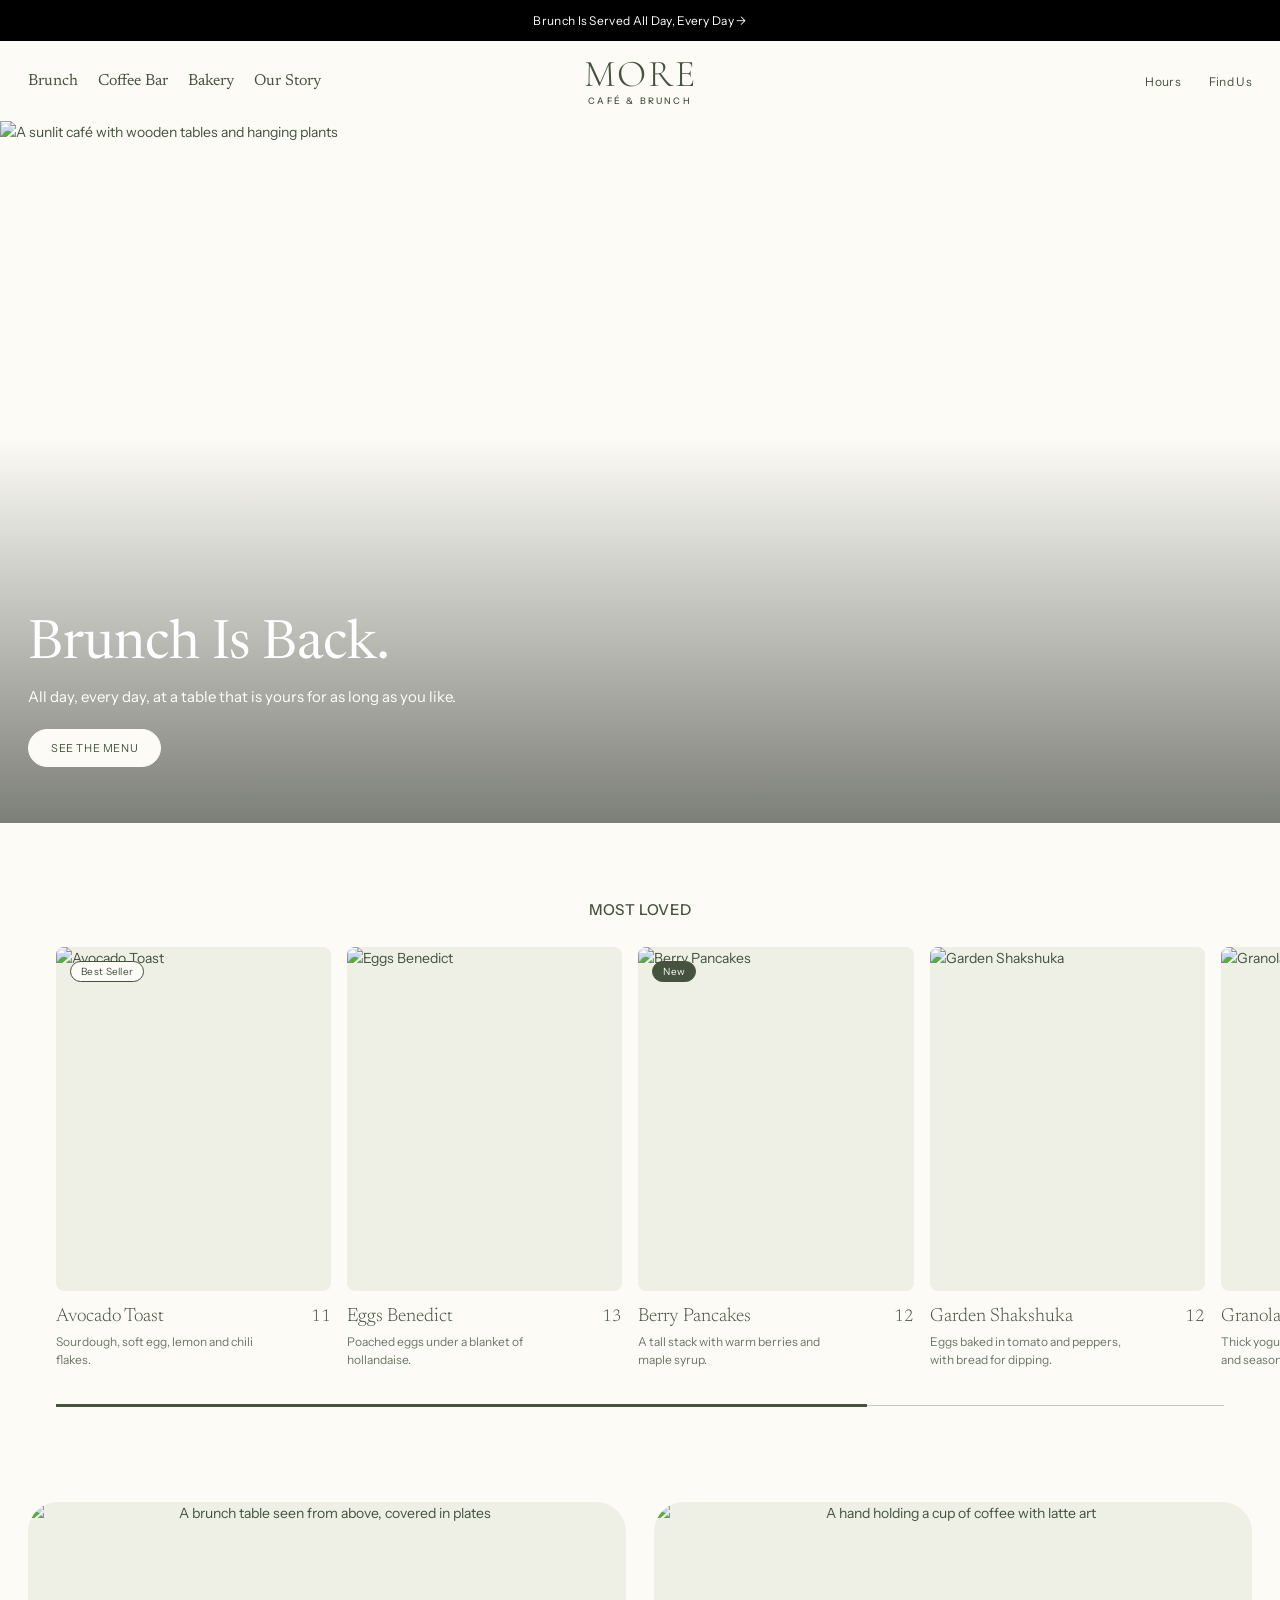
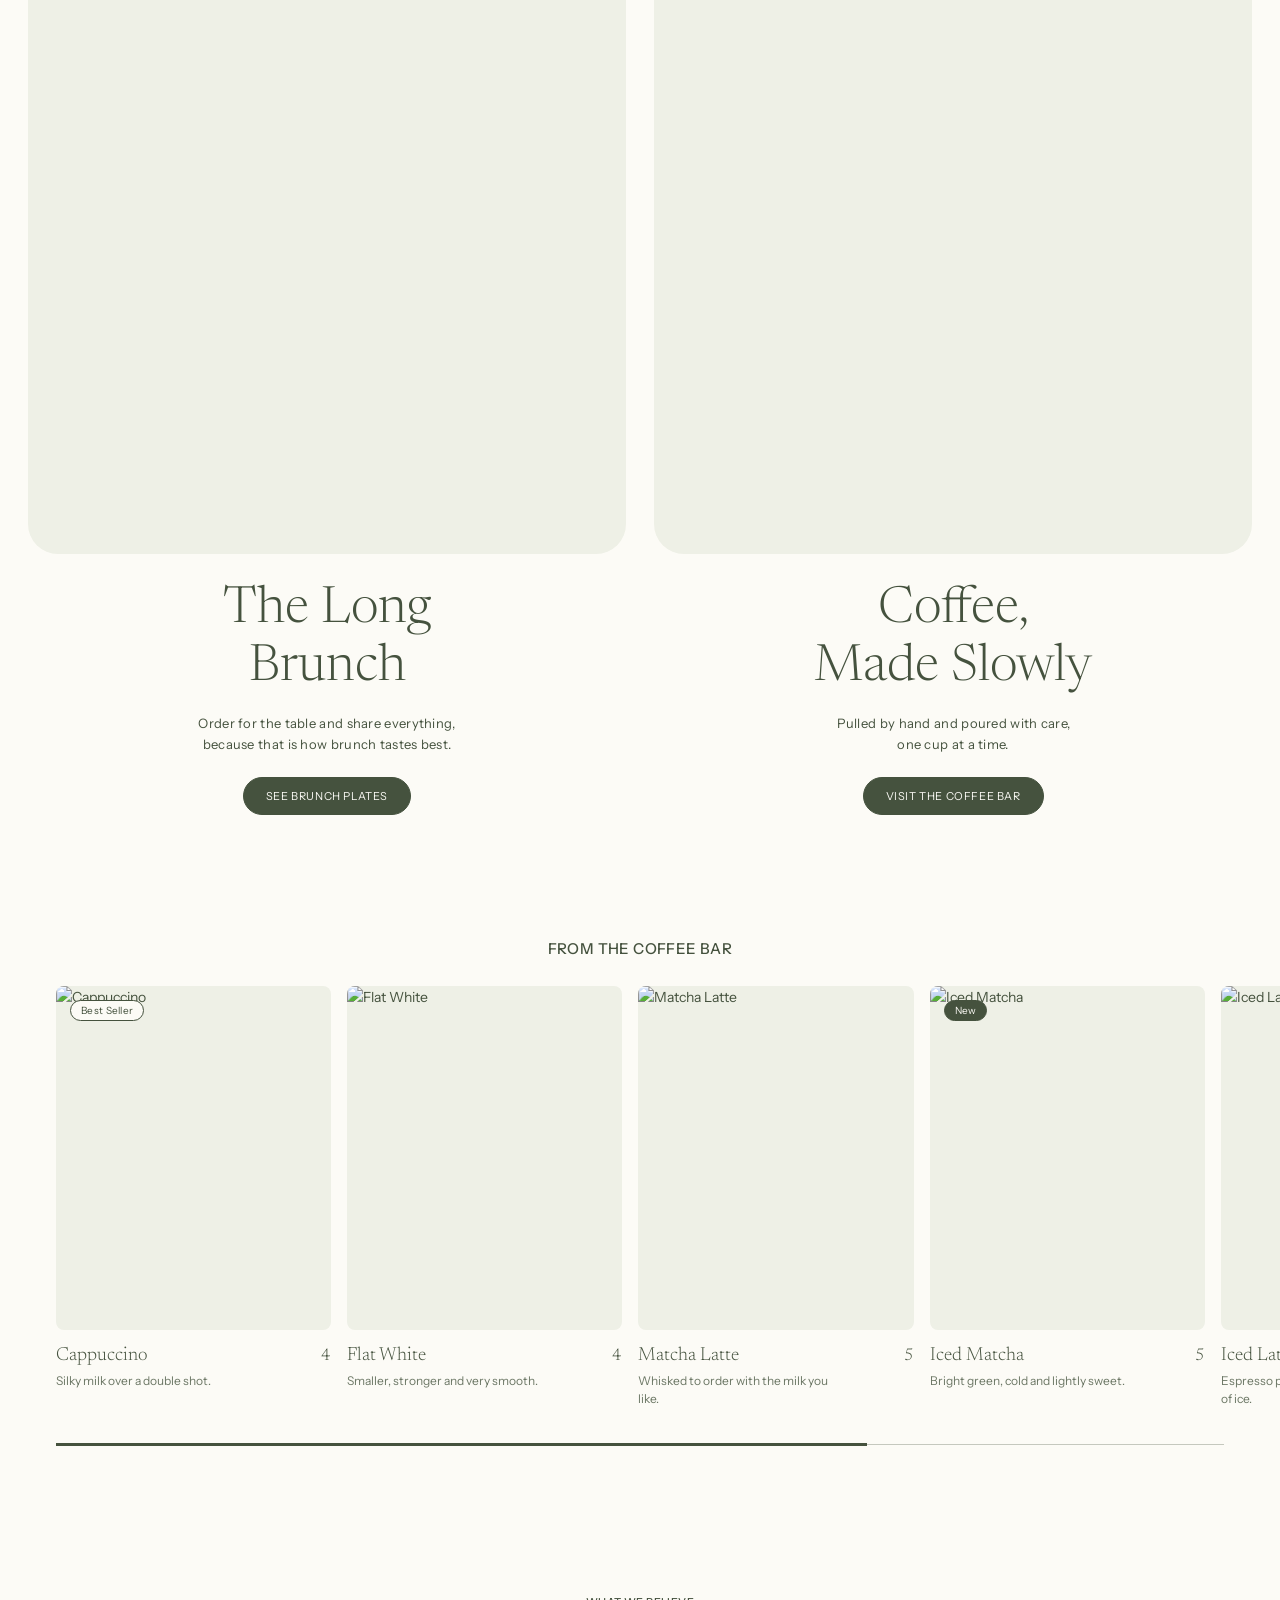
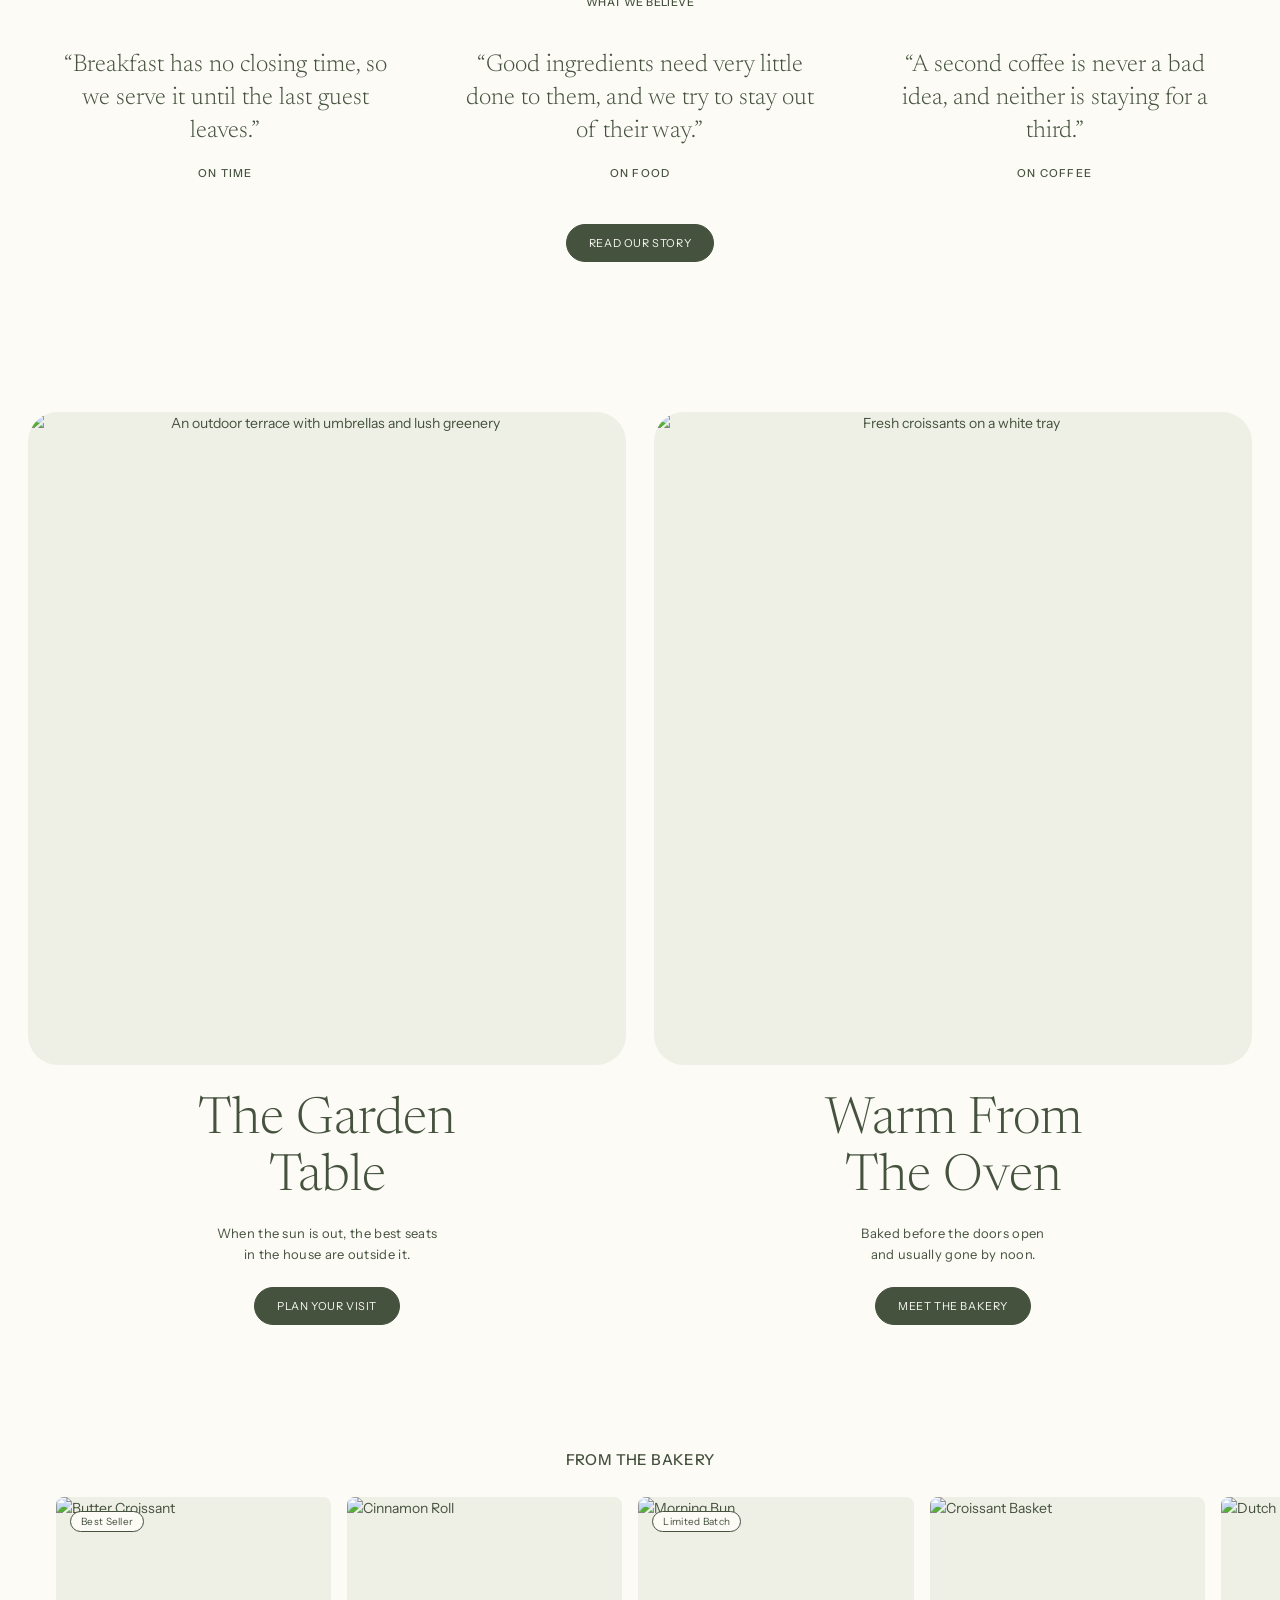
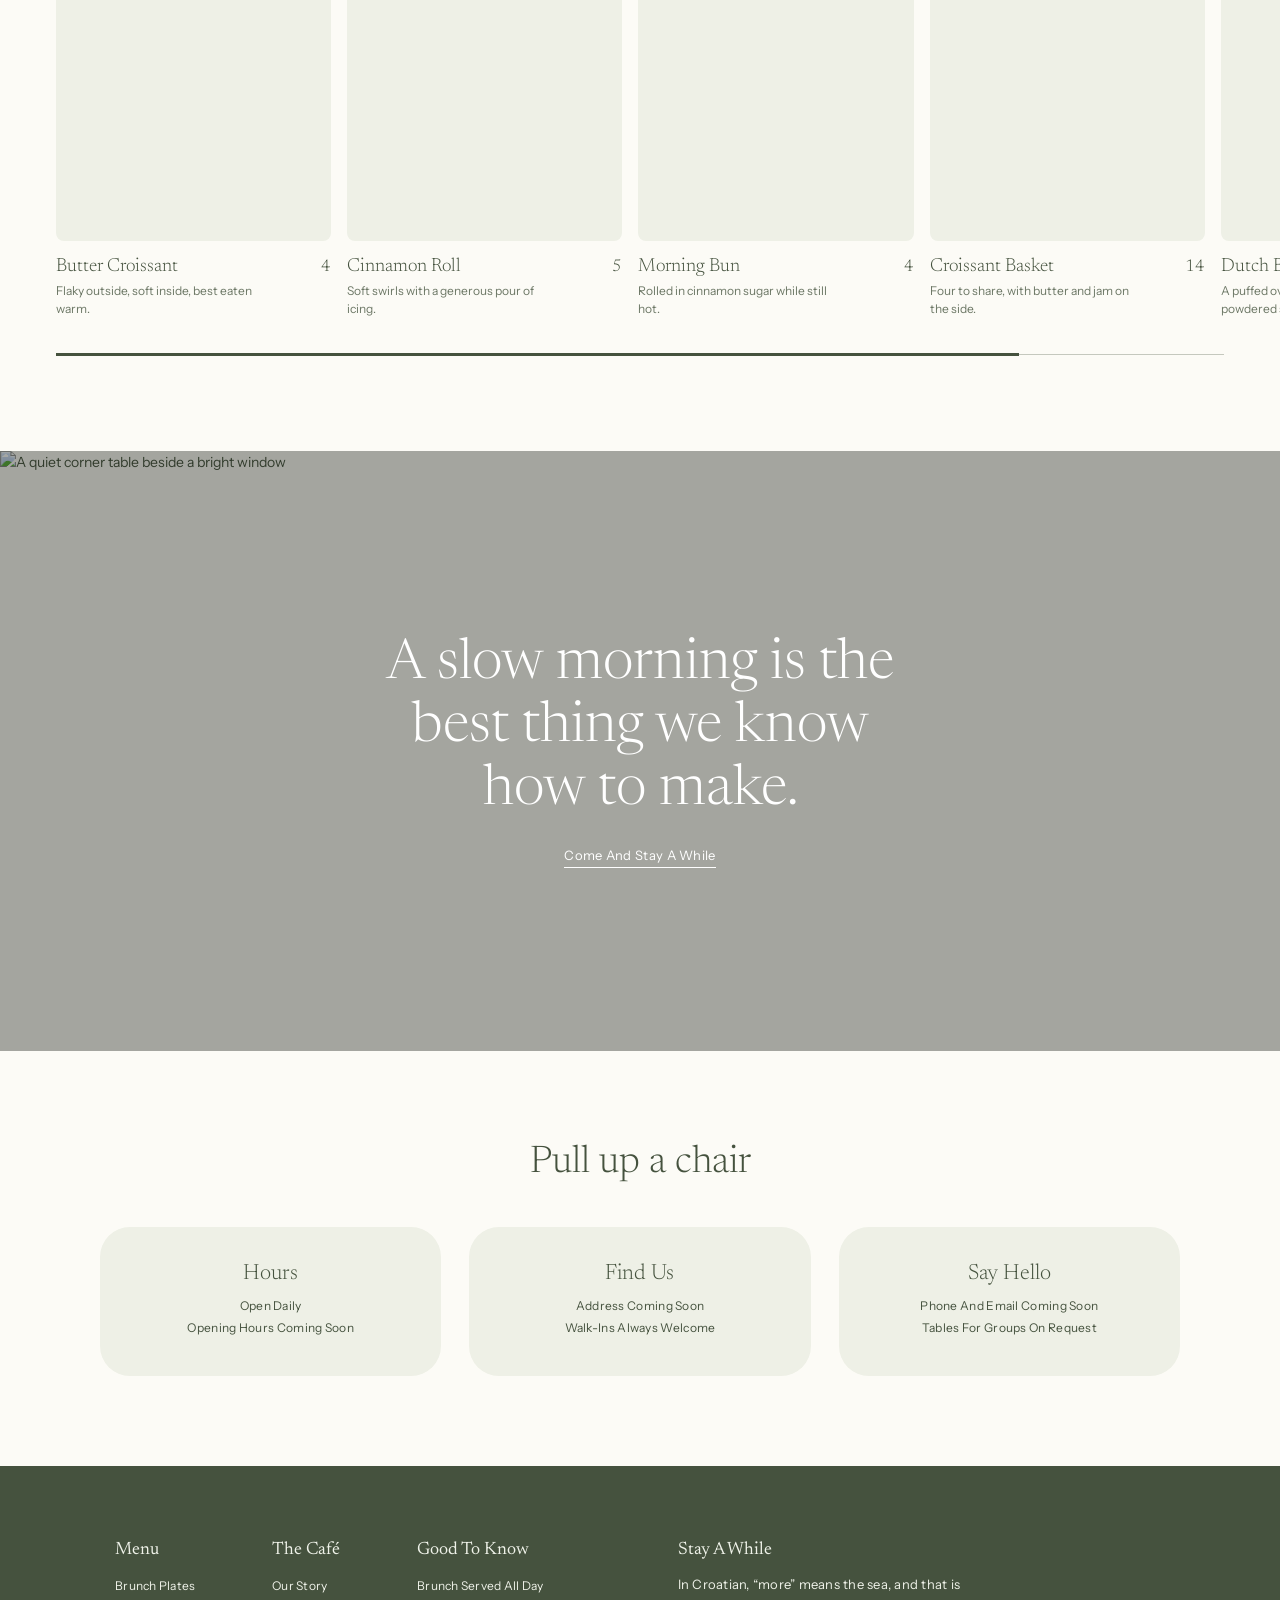
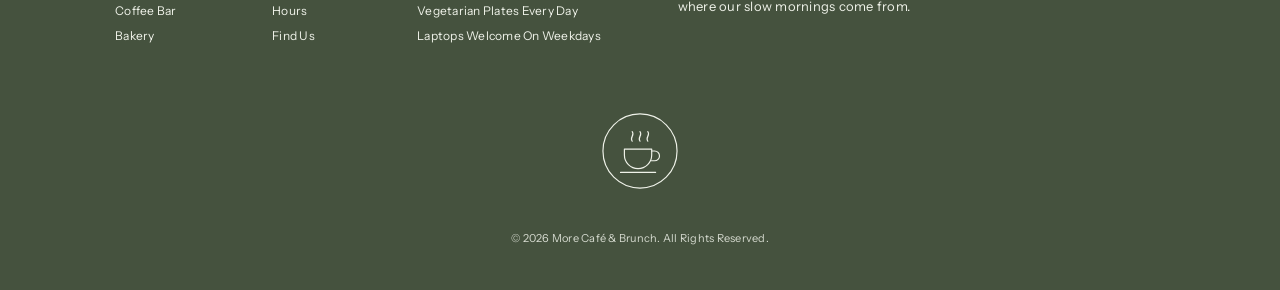
==== index.html @ 12e9bc1c "Add Our Story page Co-Authored-By: Claude Opus 5.5 <noreply@anthropic.com>" ====
<!doctype html>
<html lang="en">
<head>
<meta charset="utf-8">
<meta name="viewport" content="width=device-width, initial-scale=1">
<title>More Café &amp; Brunch</title>
<meta name="description" content="A café and brunch place where breakfast is served all day and nobody is in a hurry.">
<link rel="preconnect" href="https://fonts.googleapis.com">
<link rel="preconnect" href="https://fonts.gstatic.com" crossorigin>
<link href="https://fonts.googleapis.com/css2?family=Cormorant+Garamond:wght@300;400&family=Newsreader:opsz,wght@6..72,300;6..72,400&family=Instrument+Sans:wght@400;500&display=swap" rel="stylesheet">
<link rel="stylesheet" href="styles.css">
</head>
<body>

<a class="announce" href="#menu">Brunch Is Served All Day, Every Day <span aria-hidden="true">&rarr;</span></a>

<header class="header">
  <button class="nav-toggle" aria-expanded="false" aria-controls="nav">Menu</button>
  <nav class="nav" id="nav" aria-label="Main">
    <a href="#menu">Brunch</a>
    <a href="#coffee">Coffee Bar</a>
    <a href="#bakery">Bakery</a>
    <a href="story.html">Our Story</a>
  </nav>
  <a class="wordmark" href="#top"><span data-name>More</span><small data-kind>Café &amp; Brunch</small></a>
  <div class="header-right">
    <a href="#visit">Hours</a>
    <a href="#visit">Find Us</a>
  </div>
</header>

<main id="top">

  <section class="hero">
    <img src="https://images.unsplash.com/photo-1600093463592-8e36ae95ef56?w=2000&q=80&auto=format&fit=crop" alt="A sunlit café with wooden tables and hanging plants">
    <div class="hero-text">
      <h1>Brunch Is Back.</h1>
      <p>All day, every day, at a table that is yours for as long as you like.</p>
      <a class="pill pill-light" href="#menu">See The Menu</a>
    </div>
  </section>

  <section class="row" id="menu">
    <h2 class="label">Most Loved</h2>
    <div class="scroller" data-row="brunch"></div>
    <div class="progress"><span></span></div>
  </section>

  <section class="two-up">
    <article>
      <a class="tile" href="#menu"><img loading="lazy" src="https://images.unsplash.com/photo-1621523133136-cea844f32bdf?w=1400&q=80&auto=format&fit=crop" alt="A brunch table seen from above, covered in plates"></a>
      <h2>The Long<br>Brunch</h2>
      <p>Order for the table and share everything,<br>because that is how brunch tastes best.</p>
      <a class="pill" href="#menu">See Brunch Plates</a>
    </article>
    <article>
      <a class="tile" href="#coffee"><img loading="lazy" src="https://images.unsplash.com/photo-1670404161009-29548c027d06?w=1400&q=80&auto=format&fit=crop" alt="A hand holding a cup of coffee with latte art"></a>
      <h2>Coffee,<br>Made Slowly</h2>
      <p>Pulled by hand and poured with care,<br>one cup at a time.</p>
      <a class="pill" href="#coffee">Visit The Coffee Bar</a>
    </article>
  </section>

  <section class="row" id="coffee">
    <h2 class="label">From The Coffee Bar</h2>
    <div class="scroller" data-row="coffee"></div>
    <div class="progress"><span></span></div>
  </section>

  <section class="beliefs" id="story">
    <h2 class="label">What We Believe</h2>
    <div class="beliefs-grid">
      <blockquote>
        <p>&ldquo;Breakfast has no closing time, so we serve it until the last guest leaves.&rdquo;</p>
        <cite>On Time</cite>
      </blockquote>
      <blockquote>
        <p>&ldquo;Good ingredients need very little done to them, and we try to stay out of their way.&rdquo;</p>
        <cite>On Food</cite>
      </blockquote>
      <blockquote>
        <p>&ldquo;A second coffee is never a bad idea, and neither is staying for a third.&rdquo;</p>
        <cite>On Coffee</cite>
      </blockquote>
    </div>
    <a class="pill" href="story.html">Read Our Story</a>
  </section>

  <section class="two-up">
    <article>
      <a class="tile" href="#visit"><img loading="lazy" src="https://images.unsplash.com/photo-1771276046005-9de355046e70?w=1400&q=80&auto=format&fit=crop" alt="An outdoor terrace with umbrellas and lush greenery"></a>
      <h2>The Garden<br>Table</h2>
      <p>When the sun is out, the best seats<br>in the house are outside it.</p>
      <a class="pill" href="#visit">Plan Your Visit</a>
    </article>
    <article>
      <a class="tile" href="#bakery"><img loading="lazy" src="https://images.unsplash.com/photo-1600521853186-93b88b3a07b0?w=1400&q=80&auto=format&fit=crop" alt="Fresh croissants on a white tray"></a>
      <h2>Warm From<br>The Oven</h2>
      <p>Baked before the doors open<br>and usually gone by noon.</p>
      <a class="pill" href="#bakery">Meet The Bakery</a>
    </article>
  </section>

  <section class="row" id="bakery">
    <h2 class="label">From The Bakery</h2>
    <div class="scroller" data-row="bakery"></div>
    <div class="progress"><span></span></div>
  </section>

  <section class="band">
    <img loading="lazy" src="https://images.unsplash.com/photo-1732472613570-8618d77339dd?w=2000&q=80&auto=format&fit=crop" alt="A quiet corner table beside a bright window">
    <div class="band-text">
      <h2>A slow morning is the best thing we know how to make.</h2>
      <a href="#visit">Come And Stay A While</a>
    </div>
  </section>

  <section class="visit" id="visit">
    <h2>Pull up a chair</h2>
    <div class="visit-grid">
      <div>
        <h3>Hours</h3>
        <p>Open Daily<br>Opening Hours Coming Soon</p>
      </div>
      <div>
        <h3>Find Us</h3>
        <p>Address Coming Soon<br>Walk-Ins Always Welcome</p>
      </div>
      <div>
        <h3>Say Hello</h3>
        <p>Phone And Email Coming Soon<br>Tables For Groups On Request</p>
      </div>
    </div>
  </section>

</main>

<footer class="footer">
  <div class="footer-cols">
    <div>
      <h2>Menu</h2>
      <a href="#menu">Brunch Plates</a>
      <a href="#coffee">Coffee Bar</a>
      <a href="#bakery">Bakery</a>
    </div>
    <div>
      <h2>The Café</h2>
      <a href="story.html">Our Story</a>
      <a href="#visit">Hours</a>
      <a href="#visit">Find Us</a>
    </div>
    <div>
      <h2>Good To Know</h2>
      <span>Brunch Served All Day</span>
      <span>Vegetarian Plates Every Day</span>
      <span>Laptops Welcome On Weekdays</span>
    </div>
    <div class="footer-note">
      <h2>Stay A While</h2>
      <p>In Croatian, &ldquo;more&rdquo; means the sea, and that is where our slow mornings come from.</p>
    </div>
  </div>
  <svg class="emblem" viewBox="0 0 80 80" aria-hidden="true">
    <circle cx="40" cy="40" r="38"/>
    <path d="M24 38h28v6a14 14 0 0 1-28 0z"/>
    <path d="M52 40h3a5 5 0 0 1 0 10h-4"/>
    <path d="M20 62h36"/>
    <path d="M32 30c-3-4 3-6 0-10M40 30c-3-4 3-6 0-10M48 30c-3-4 3-6 0-10"/>
  </svg>
  <p class="copyright">&copy; 2026 <span data-name>More</span> <span data-kind>Café &amp; Brunch</span>. All Rights Reserved.</p>
</footer>

<script src="menu.js"></script>
<script src="script.js"></script>
</body>
</html>
---- styles.css ----
:root {
  --cream: #fcfbf6;
  --ink: #45523e;
  --ink-soft: #6c7765;
  --card: #eef0e6;
  --footer-text: #eff2e9;
  --serif: 'Newsreader', 'Iowan Old Style', Georgia, serif;
  --sans: 'Instrument Sans', Helvetica, Arial, sans-serif;
  --gutter: clamp(16px, 2.2vw, 28px);
}

* { box-sizing: border-box; }
html { scroll-behavior: smooth; scroll-padding-top: 80px; }
body {
  margin: 0;
  background: var(--cream);
  color: var(--ink);
  font: 400 14px/1.6 var(--sans);
  -webkit-font-smoothing: antialiased;
}
img { display: block; width: 100%; height: 100%; object-fit: cover; }
a { color: inherit; text-decoration: none; }
h1, h2, h3, p, blockquote { margin: 0; }

/* Announcement bar */
.announce {
  display: block;
  background: #000;
  color: #fff;
  text-align: center;
  font-size: 12px;
  letter-spacing: 0.3px;
  padding: 11px 16px;
}

/* Header */
.header {
  position: sticky;
  top: 0;
  z-index: 10;
  display: grid;
  grid-template-columns: 1fr auto 1fr;
  align-items: center;
  padding: 16px var(--gutter);
  background: var(--cream);
}
.nav { display: flex; gap: 20px; font: 400 16px var(--serif); }
.nav a:hover, .header-right a:hover, .footer a:hover { opacity: 0.6; }
.wordmark {
  font: 300 clamp(28px, 3vw, 38px)/0.9 'Cormorant Garamond', var(--serif);
  text-transform: uppercase;
  letter-spacing: -0.02em;
  white-space: nowrap;
  text-align: center;
}
.wordmark span { display: block; letter-spacing: 0.04em; }
.wordmark small {
  display: block;
  margin-top: 5px;
  font: 500 9px/1 var(--sans);
  letter-spacing: 2.2px;
}
.header-right { display: flex; justify-content: flex-end; gap: 28px; font-size: 12px; letter-spacing: 0.3px; }
.nav-toggle { display: none; }

/* Hero */
.hero { position: relative; height: min(78vh, 760px); min-height: 440px; }
.hero::after {
  content: '';
  position: absolute;
  inset: 0;
  background: linear-gradient(to top, rgba(20, 26, 16, 0.55), rgba(20, 26, 16, 0) 55%);
}
.hero-text {
  position: absolute;
  z-index: 1;
  left: var(--gutter);
  bottom: clamp(28px, 5vw, 56px);
  max-width: 460px;
  color: #fff;
}
.hero h1 { font: 400 clamp(36px, 4.4vw, 54px)/1.1 var(--serif); }
.hero p { margin: 10px 0 20px; font-size: 15px; }

/* Pill buttons */
.pill {
  display: inline-block;
  padding: 13px 22px 12px;
  border: 1px solid var(--ink);
  border-radius: 100px;
  background: var(--ink);
  color: var(--cream);
  font-size: 11px;
  line-height: 1;
  letter-spacing: 0.6px;
  text-transform: uppercase;
  transition: background 0.2s, color 0.2s;
}
.pill:hover { background: transparent; color: var(--ink); }
.pill-light { background: var(--cream); border-color: var(--cream); color: var(--ink); }
.pill-light:hover { background: transparent; color: var(--cream); }

/* Small uppercase section labels */
.label {
  font: 500 15px var(--sans);
  letter-spacing: 0.4px;
  text-transform: uppercase;
  text-align: center;
}

/* Scrolling card rows */
.row { padding: clamp(48px, 6vw, 80px) 0 clamp(28px, 4vw, 48px); }
.row .label { margin-bottom: 28px; }
.scroller {
  display: flex;
  gap: 16px;
  padding: 0 clamp(16px, 4.4vw, 56px);
  overflow-x: auto;
  scroll-snap-type: x proximity;
  scroll-padding-left: clamp(16px, 4.4vw, 56px);
  scrollbar-width: none;
}
.scroller::-webkit-scrollbar { display: none; }
.card { flex: 0 0 clamp(220px, 21.5vw, 300px); scroll-snap-align: start; }
.card-img {
  position: relative;
  aspect-ratio: 4 / 5;
  border-radius: 8px;
  overflow: hidden;
  background: var(--card);
}
.card-img img { transition: transform 0.6s ease; }
.card:hover .card-img img { transform: scale(1.04); }
.tags { position: absolute; top: 14px; left: 14px; display: flex; flex-wrap: wrap; gap: 6px; }
.tag {
  padding: 5px 10px 4px;
  border: 1px solid var(--ink);
  border-radius: 100px;
  background: var(--cream);
  font-size: 10px;
  line-height: 1;
  letter-spacing: 0.3px;
}
.tag-solid { background: var(--ink); color: var(--cream); }
.card-head { display: flex; justify-content: space-between; align-items: baseline; gap: 12px; margin-top: 14px; }
.card h3 { font: 300 19px/1.25 var(--serif); }
.price { font: 300 17px var(--serif); }
.card p { margin-top: 4px; font-size: 12px; line-height: 1.5; color: var(--ink-soft); max-width: 26ch; }
.progress {
  position: relative;
  height: 1px;
  margin: 36px clamp(16px, 4.4vw, 56px) 0;
  background: rgba(69, 82, 62, 0.3);
}
.progress span { position: absolute; top: -1px; height: 3px; background: var(--ink); }

/* Two large photo tiles */
.two-up {
  display: grid;
  grid-template-columns: 1fr 1fr;
  gap: var(--gutter);
  padding: clamp(28px, 4vw, 48px) var(--gutter);
  text-align: center;
}
.tile { display: block; aspect-ratio: 11 / 12; border-radius: 30px; overflow: hidden; background: var(--card); }
.tile img { transition: transform 0.8s ease; }
.tile:hover img { transform: scale(1.03); }
.two-up h2 { margin-top: 28px; font: 300 clamp(34px, 4vw, 52px)/1.12 var(--serif); }
.two-up p { margin: 16px 0 22px; font-size: 13px; letter-spacing: 0.3px; }

/* Beliefs */
.beliefs { padding: clamp(56px, 8vw, 110px) var(--gutter); text-align: center; }
.beliefs .label { font-size: 11px; }
.beliefs-grid {
  display: grid;
  grid-template-columns: repeat(3, 1fr);
  gap: clamp(28px, 5vw, 72px);
  max-width: 1180px;
  margin: 40px auto 0;
}
.beliefs p { font: 300 clamp(20px, 1.9vw, 25px)/1.35 var(--serif); }
.beliefs cite {
  display: block;
  margin-top: 18px;
  font: 500 11px var(--sans);
  letter-spacing: 1.2px;
  text-transform: uppercase;
}

/* Full width statement band */
.band { position: relative; height: min(600px, 80vh); margin-top: clamp(28px, 4vw, 48px); }
.band::after { content: ''; position: absolute; inset: 0; background: rgba(20, 26, 16, 0.38); }
.band-text {
  position: absolute;
  z-index: 1;
  inset: 0;
  display: flex;
  flex-direction: column;
  align-items: center;
  justify-content: center;
  gap: 22px;
  padding: 0 var(--gutter);
  color: #fff;
  text-align: center;
}
.band h2 { max-width: 16ch; font: 300 clamp(32px, 4.4vw, 56px)/1.12 var(--serif); }
.band a { font-size: 13px; letter-spacing: 0.3px; border-bottom: 1px solid currentColor; padding-bottom: 2px; }

/* Visit */
.visit { padding: clamp(56px, 7vw, 96px) var(--gutter); text-align: center; }
.visit > h2 { font: 300 clamp(28px, 3vw, 38px)/1.2 var(--serif); }
.visit-grid {
  display: grid;
  grid-template-columns: repeat(3, 1fr);
  gap: var(--gutter);
  max-width: 1080px;
  margin: 40px auto 0;
}
.visit-grid > div { padding: 36px 20px; border-radius: 30px; background: var(--card); }
.visit h3 { margin-bottom: 10px; font: 300 22px var(--serif); }
.visit p { font-size: 12px; letter-spacing: 0.3px; line-height: 1.9; }

/* Footer */
.footer {
  padding: 75px clamp(16px, 9vw, 130px) 42px;
  background: var(--ink);
  color: var(--footer-text);
  font-size: 12px;
  letter-spacing: 0.25px;
}
.footer-cols { display: grid; grid-template-columns: repeat(3, auto) minmax(220px, 1.4fr); gap: 40px clamp(32px, 6vw, 90px); }
.footer h2 { margin-bottom: 14px; font: 400 18px var(--serif); letter-spacing: 0; }
.footer-cols a, .footer-cols span { display: block; line-height: 2.1; }
.footer-note p { max-width: 34ch; font-size: 13px; line-height: 1.7; }
.emblem {
  display: block;
  width: 78px;
  margin: 64px auto 40px;
  fill: none;
  stroke: var(--footer-text);
  stroke-width: 1.2;
  stroke-linecap: round;
  stroke-linejoin: round;
}
.copyright { text-align: center; font-size: 11px; opacity: 0.85; }

@media (max-width: 820px) {
  .header { grid-template-columns: 1fr auto 1fr; padding: 16px var(--gutter); }
  .nav-toggle {
    display: block;
    justify-self: start;
    padding: 0;
    border: 0;
    background: none;
    color: inherit;
    font: 400 16px var(--serif);
    cursor: pointer;
  }
  .nav {
    display: none;
    position: absolute;
    top: 100%;
    left: 0;
    right: 0;
    flex-direction: column;
    gap: 0;
    padding: 4px var(--gutter) 20px;
    background: var(--cream);
    border-bottom: 1px solid rgba(69, 82, 62, 0.2);
    font-size: 24px;
  }
  .nav.open { display: flex; }
  .nav a { padding: 10px 0; }
  .header-right a:first-child { display: none; }
  .two-up, .beliefs-grid, .visit-grid { grid-template-columns: 1fr; }
  .two-up article + article { margin-top: 28px; }
  .two-up p br { display: none; }
  .card { flex-basis: 62vw; }
  .footer-cols { grid-template-columns: 1fr 1fr; }
}

/* Story page */
.beliefs .pill { margin-top: 44px; }
.story .label { font-size: 11px; letter-spacing: 1.2px; }
.story-intro { max-width: 860px; margin: 0 auto; padding: clamp(56px, 8vw, 110px) var(--gutter) clamp(40px, 5vw, 64px); text-align: center; }
.story-intro h1 { margin: 22px 0 26px; font: 300 clamp(44px, 6.4vw, 84px)/1.05 var(--serif); }
.lede { max-width: 56ch; margin: 0 auto; font: 300 clamp(18px, 1.7vw, 22px)/1.5 var(--serif); }
.places { display: grid; grid-template-columns: 1fr 1fr; gap: var(--gutter); padding: 0 var(--gutter); }
.place {
  display: flex;
  flex-direction: column;
  justify-content: flex-end;
  min-height: clamp(340px, 42vw, 560px);
  padding: clamp(24px, 3.4vw, 48px);
  border-radius: 30px;
}
.place h2 { margin: 14px 0 16px; font: 300 clamp(36px, 4.6vw, 64px)/1.05 var(--serif); }
.place p:last-child { max-width: 38ch; font-size: 13px; letter-spacing: 0.2px; }
.place-green { background: #dfe5d2; }
.place-blue { background: #d5e0e6; }
.name-note { max-width: 900px; margin: 0 auto; padding: clamp(64px, 9vw, 130px) var(--gutter); text-align: center; }
.name-note h2 { margin: 22px 0 24px; font: 300 clamp(28px, 3.6vw, 46px)/1.18 var(--serif); }
.name-note p:last-child { max-width: 60ch; margin: 0 auto; font-size: 14px; line-height: 1.8; }
.bring { display: grid; grid-template-columns: 1fr 1.5fr; gap: clamp(28px, 6vw, 90px); padding: clamp(56px, 7vw, 100px) clamp(16px, 4.4vw, 56px); }
.bring-tint { margin: 0 var(--gutter) clamp(28px, 4vw, 48px); border-radius: 30px; background: var(--card); }
.bring-head h2 { margin-top: 18px; font: 300 clamp(32px, 3.8vw, 52px)/1.1 var(--serif); }
.bring-list { margin: 0; padding: 0; list-style: none; }
.bring-list li {
  display: grid;
  grid-template-columns: 44px minmax(150px, 0.8fr) 1.6fr;
  gap: 8px 20px;
  align-items: baseline;
  padding: 22px 0;
  border-top: 1px solid rgba(69, 82, 62, 0.25);
}
.bring-list li:last-child { border-bottom: 1px solid rgba(69, 82, 62, 0.25); }
.bring-list span { font-size: 11px; letter-spacing: 1.2px; }
.bring-list h3 { font: 300 24px/1.2 var(--serif); }
.bring-list p { font-size: 13px; line-height: 1.7; }
.story .band { margin-top: 0; }

@media (max-width: 820px) {
  .places, .bring { grid-template-columns: 1fr; }
  .bring-list li { grid-template-columns: 32px 1fr; }
  .bring-list p { grid-column: 2; }
}
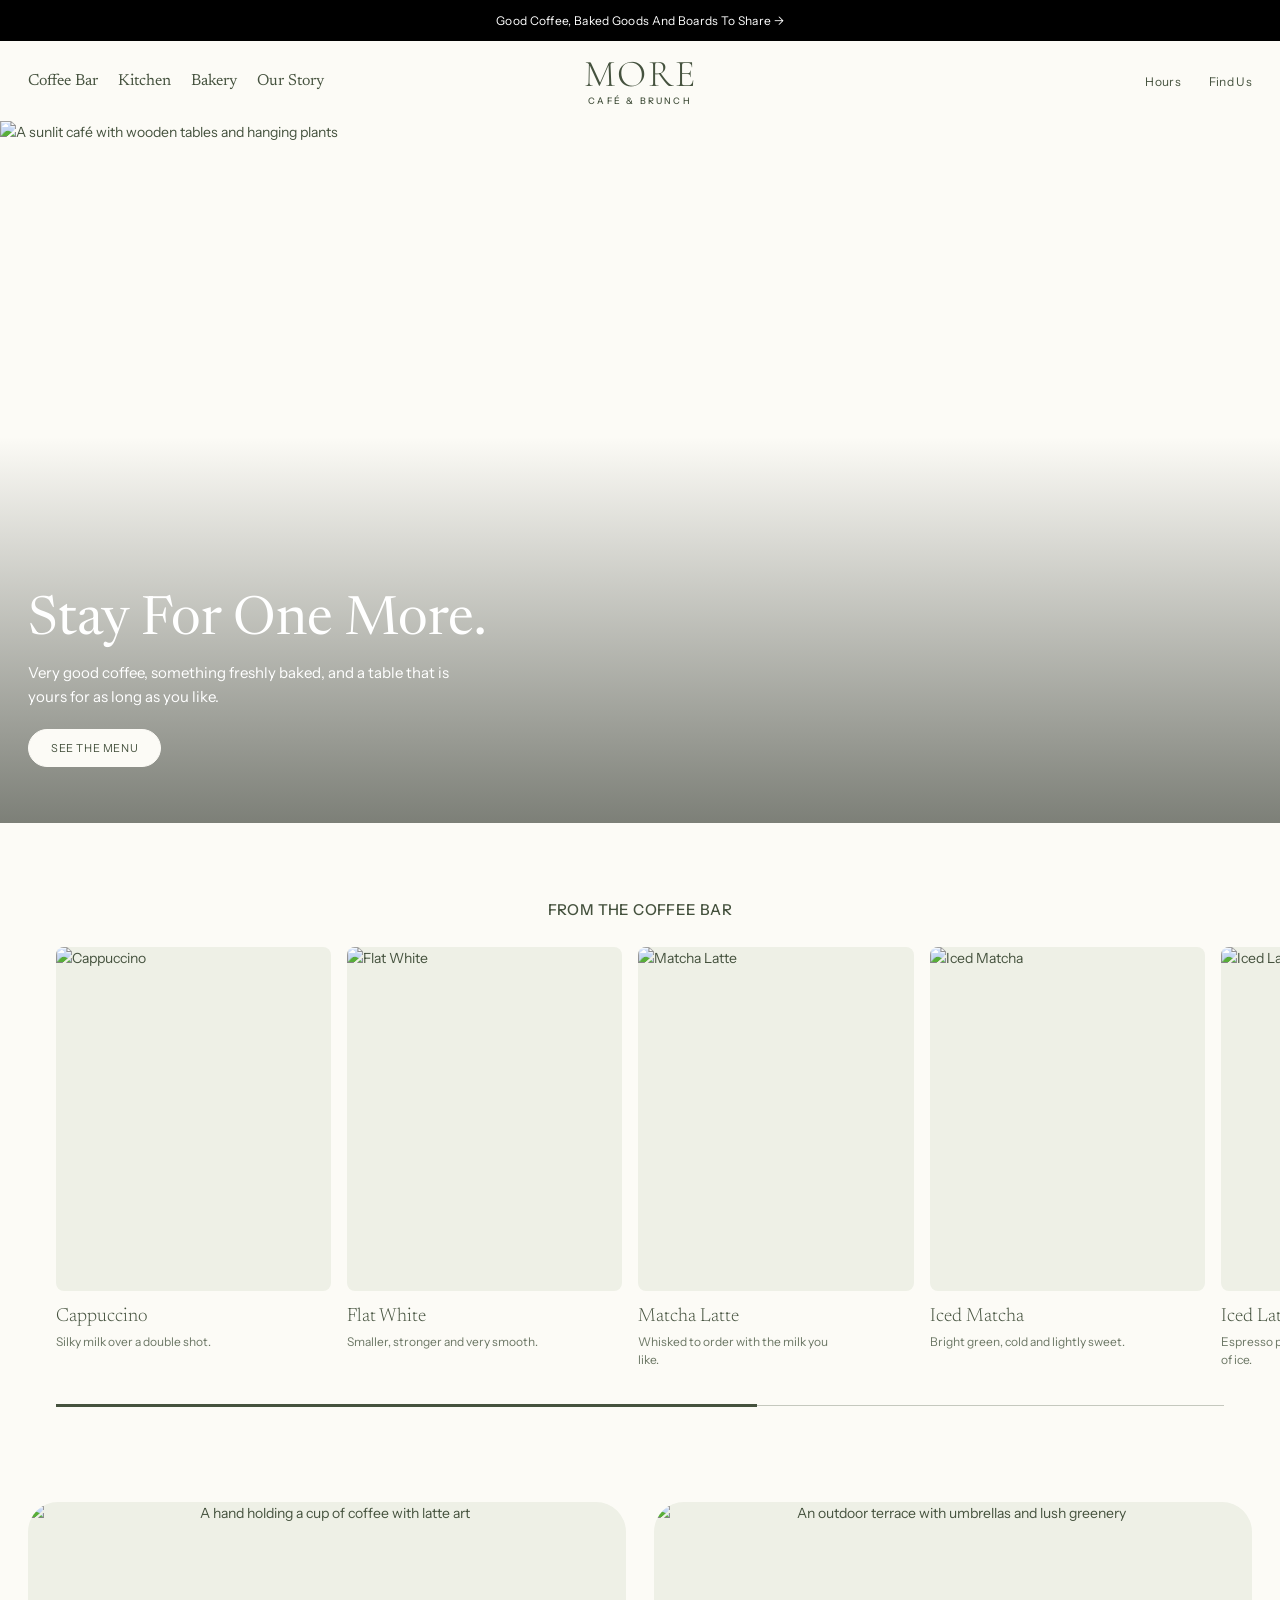
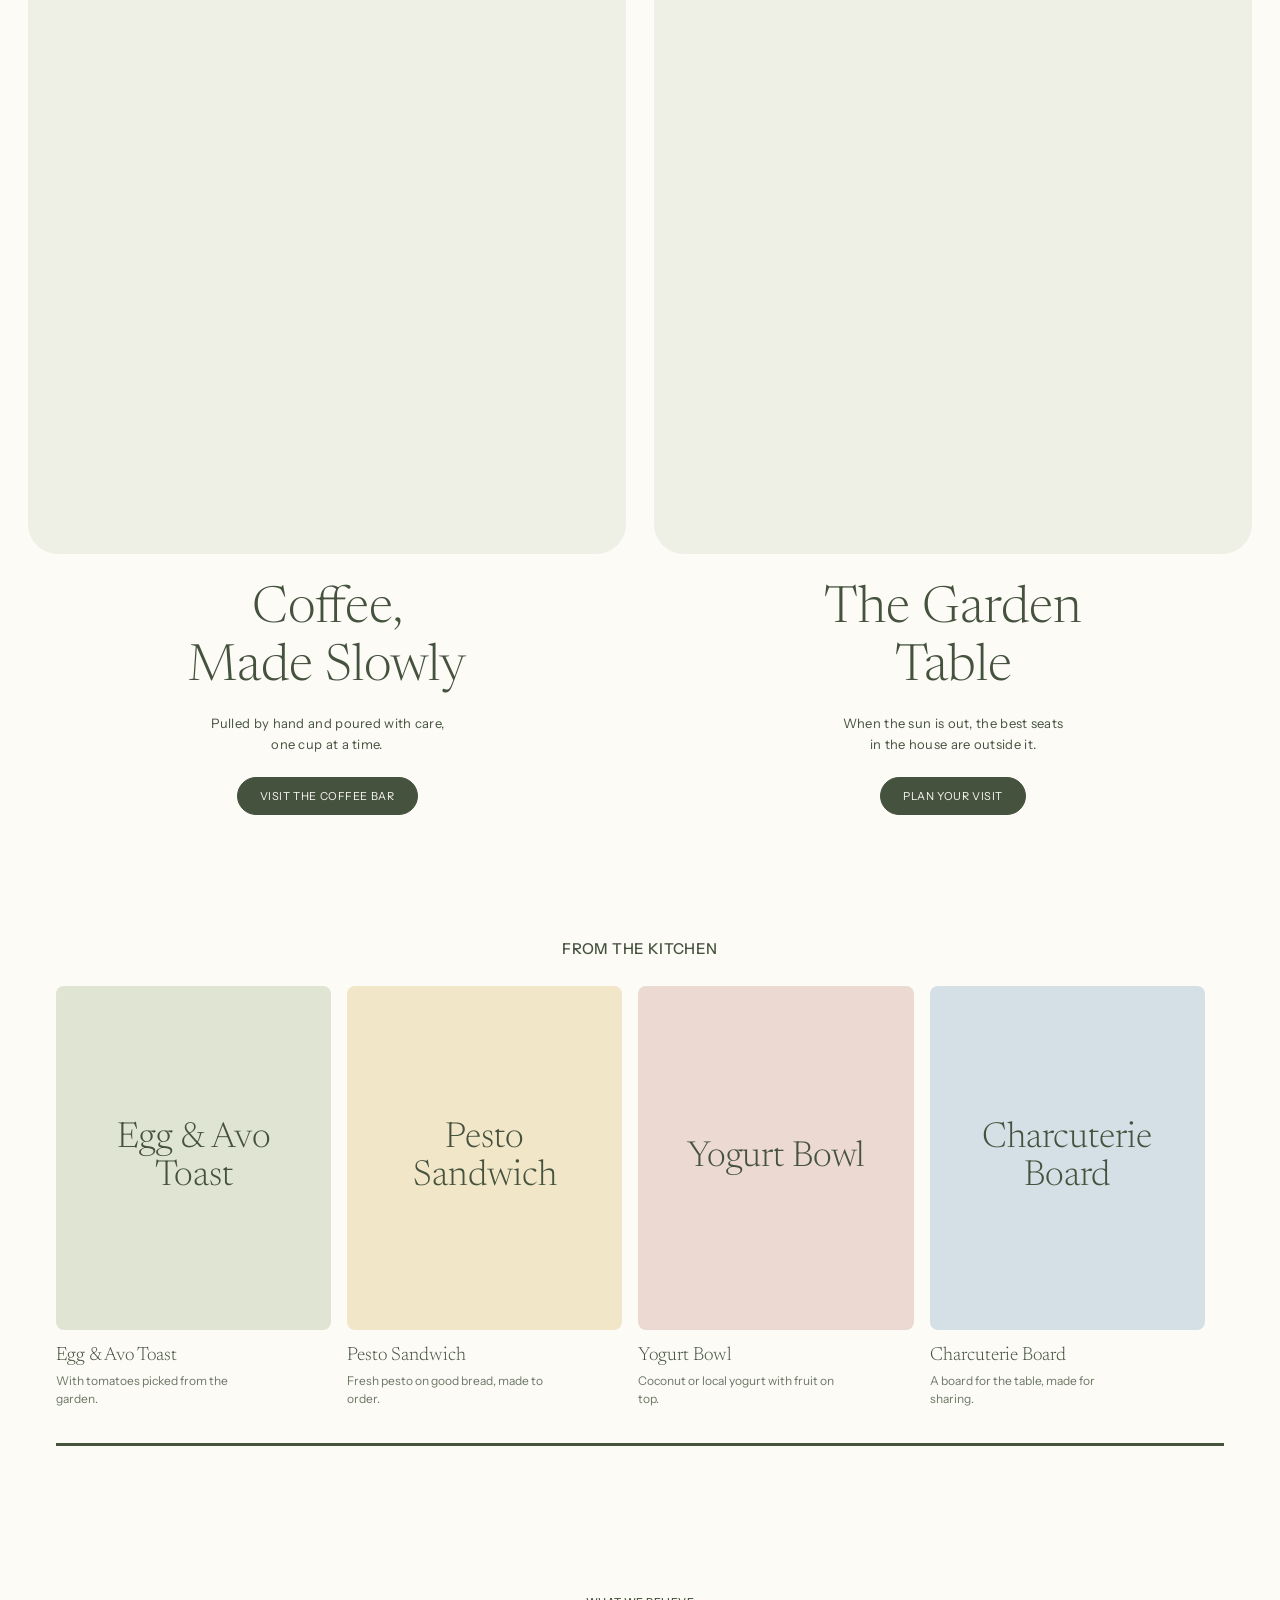
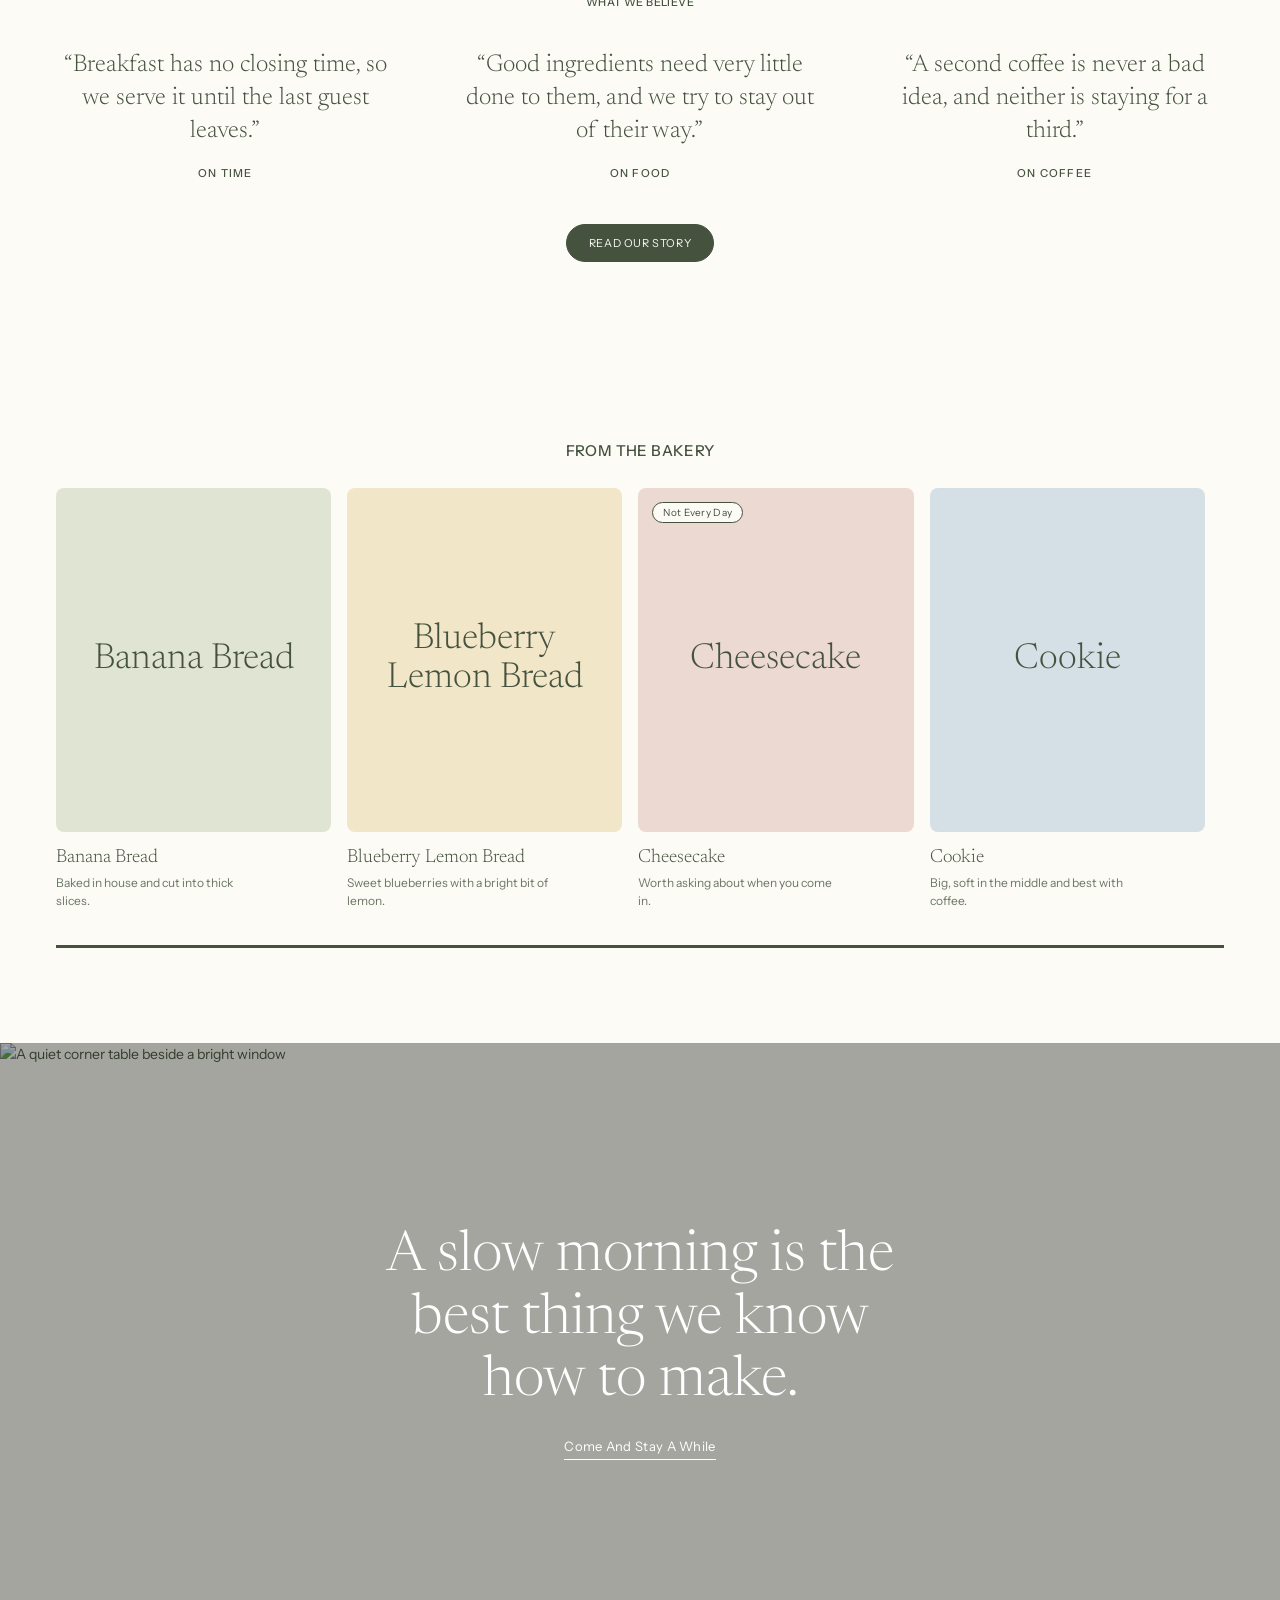
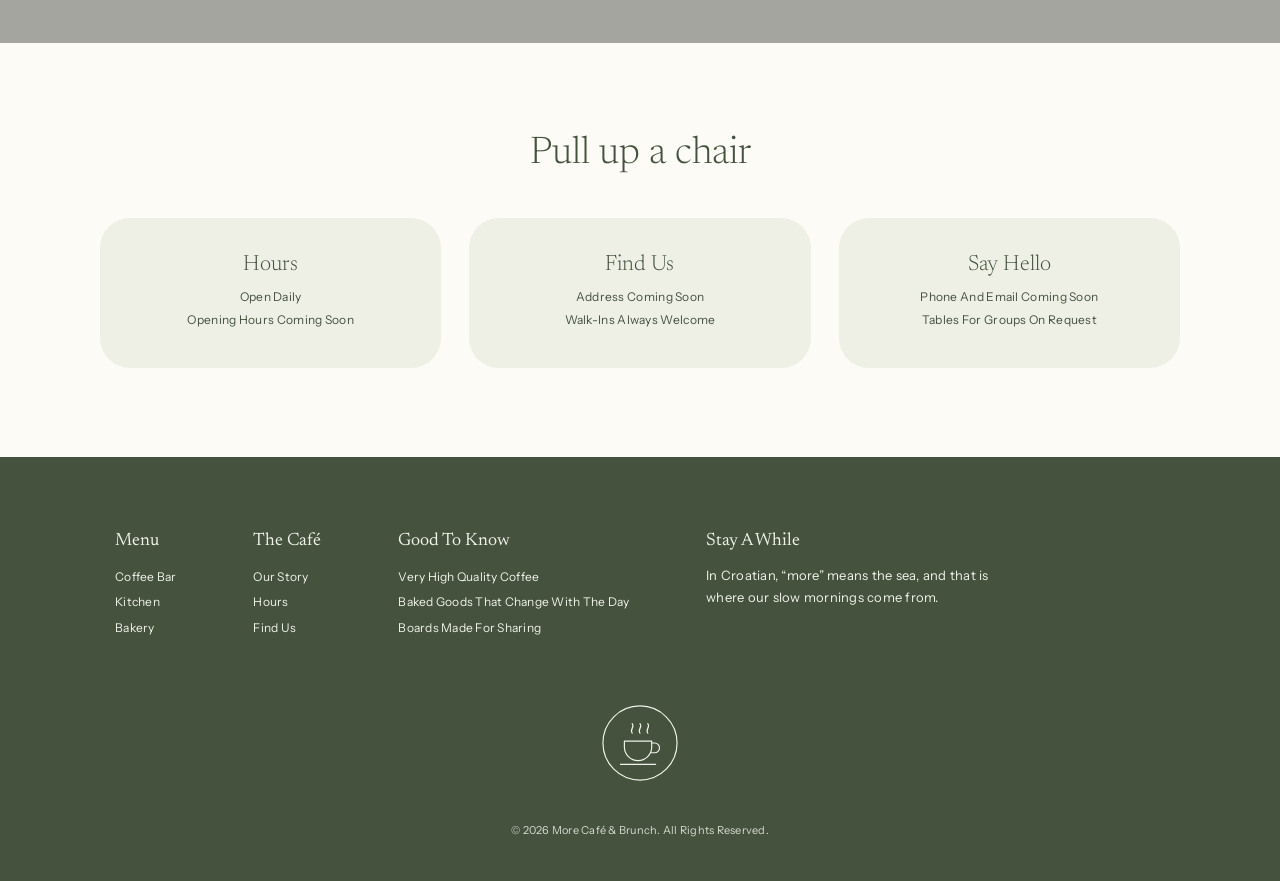
==== commit d5c1dfdf: "Show the real menu: coffee bar, kitchen and bakery Co-Authored-By: Claude Opus 5.5 <noreply@anthropi" ====
--- a/index.html
+++ b/index.html
@@ -4,7 +4,7 @@
 <meta charset="utf-8">
 <meta name="viewport" content="width=device-width, initial-scale=1">
 <title>More Café &amp; Brunch</title>
-<meta name="description" content="A café and brunch place where breakfast is served all day and nobody is in a hurry.">
+<meta name="description" content="A café and brunch place where the coffee is very good, the baking is fresh and nobody is in a hurry.">
 <link rel="preconnect" href="https://fonts.googleapis.com">
 <link rel="preconnect" href="https://fonts.gstatic.com" crossorigin>
 <link href="https://fonts.googleapis.com/css2?family=Cormorant+Garamond:wght@300;400&family=Newsreader:opsz,wght@6..72,300;6..72,400&family=Instrument+Sans:wght@400;500&display=swap" rel="stylesheet">
@@ -12,13 +12,13 @@
 </head>
 <body>
 
-<a class="announce" href="#menu">Brunch Is Served All Day, Every Day <span aria-hidden="true">&rarr;</span></a>
+<a class="announce" href="#coffee">Good Coffee, Baked Goods And Boards To Share <span aria-hidden="true">&rarr;</span></a>
 
 <header class="header">
   <button class="nav-toggle" aria-expanded="false" aria-controls="nav">Menu</button>
   <nav class="nav" id="nav" aria-label="Main">
-    <a href="#menu">Brunch</a>
     <a href="#coffee">Coffee Bar</a>
+    <a href="#kitchen">Kitchen</a>
     <a href="#bakery">Bakery</a>
     <a href="story.html">Our Story</a>
   </nav>
@@ -34,36 +34,36 @@
   <section class="hero">
     <img src="https://images.unsplash.com/photo-1600093463592-8e36ae95ef56?w=2000&q=80&auto=format&fit=crop" alt="A sunlit café with wooden tables and hanging plants">
     <div class="hero-text">
-      <h1>Brunch Is Back.</h1>
-      <p>All day, every day, at a table that is yours for as long as you like.</p>
-      <a class="pill pill-light" href="#menu">See The Menu</a>
+      <h1>Stay For One More.</h1>
+      <p>Very good coffee, something freshly baked, and a table that is yours for as long as you like.</p>
+      <a class="pill pill-light" href="#coffee">See The Menu</a>
     </div>
   </section>
 
-  <section class="row" id="menu">
-    <h2 class="label">Most Loved</h2>
-    <div class="scroller" data-row="brunch"></div>
+  <section class="row" id="coffee">
+    <h2 class="label">From The Coffee Bar</h2>
+    <div class="scroller" data-row="coffee"></div>
     <div class="progress"><span></span></div>
   </section>
 
   <section class="two-up">
-    <article>
-      <a class="tile" href="#menu"><img loading="lazy" src="https://images.unsplash.com/photo-1621523133136-cea844f32bdf?w=1400&q=80&auto=format&fit=crop" alt="A brunch table seen from above, covered in plates"></a>
-      <h2>The Long<br>Brunch</h2>
-      <p>Order for the table and share everything,<br>because that is how brunch tastes best.</p>
-      <a class="pill" href="#menu">See Brunch Plates</a>
-    </article>
     <article>
       <a class="tile" href="#coffee"><img loading="lazy" src="https://images.unsplash.com/photo-1670404161009-29548c027d06?w=1400&q=80&auto=format&fit=crop" alt="A hand holding a cup of coffee with latte art"></a>
       <h2>Coffee,<br>Made Slowly</h2>
       <p>Pulled by hand and poured with care,<br>one cup at a time.</p>
       <a class="pill" href="#coffee">Visit The Coffee Bar</a>
     </article>
+    <article>
+      <a class="tile" href="#visit"><img loading="lazy" src="https://images.unsplash.com/photo-1771276046005-9de355046e70?w=1400&q=80&auto=format&fit=crop" alt="An outdoor terrace with umbrellas and lush greenery"></a>
+      <h2>The Garden<br>Table</h2>
+      <p>When the sun is out, the best seats<br>in the house are outside it.</p>
+      <a class="pill" href="#visit">Plan Your Visit</a>
+    </article>
   </section>
 
-  <section class="row" id="coffee">
-    <h2 class="label">From The Coffee Bar</h2>
-    <div class="scroller" data-row="coffee"></div>
+  <section class="row" id="kitchen">
+    <h2 class="label">From The Kitchen</h2>
+    <div class="scroller" data-row="kitchen"></div>
     <div class="progress"><span></span></div>
   </section>
 
@@ -84,21 +84,6 @@
       </blockquote>
     </div>
     <a class="pill" href="story.html">Read Our Story</a>
-  </section>
-
-  <section class="two-up">
-    <article>
-      <a class="tile" href="#visit"><img loading="lazy" src="https://images.unsplash.com/photo-1771276046005-9de355046e70?w=1400&q=80&auto=format&fit=crop" alt="An outdoor terrace with umbrellas and lush greenery"></a>
-      <h2>The Garden<br>Table</h2>
-      <p>When the sun is out, the best seats<br>in the house are outside it.</p>
-      <a class="pill" href="#visit">Plan Your Visit</a>
-    </article>
-    <article>
-      <a class="tile" href="#bakery"><img loading="lazy" src="https://images.unsplash.com/photo-1600521853186-93b88b3a07b0?w=1400&q=80&auto=format&fit=crop" alt="Fresh croissants on a white tray"></a>
-      <h2>Warm From<br>The Oven</h2>
-      <p>Baked before the doors open<br>and usually gone by noon.</p>
-      <a class="pill" href="#bakery">Meet The Bakery</a>
-    </article>
   </section>
 
   <section class="row" id="bakery">
@@ -139,8 +124,8 @@
   <div class="footer-cols">
     <div>
       <h2>Menu</h2>
-      <a href="#menu">Brunch Plates</a>
       <a href="#coffee">Coffee Bar</a>
+      <a href="#kitchen">Kitchen</a>
       <a href="#bakery">Bakery</a>
     </div>
     <div>
@@ -151,9 +136,9 @@
     </div>
     <div>
       <h2>Good To Know</h2>
-      <span>Brunch Served All Day</span>
-      <span>Vegetarian Plates Every Day</span>
-      <span>Laptops Welcome On Weekdays</span>
+      <span>Very High Quality Coffee</span>
+      <span>Baked Goods That Change With The Day</span>
+      <span>Boards Made For Sharing</span>
     </div>
     <div class="footer-note">
       <h2>Stay A While</h2>
--- a/styles.css
+++ b/styles.css
@@ -131,6 +131,16 @@
 }
 .card-img img { transition: transform 0.6s ease; }
 .card:hover .card-img img { transform: scale(1.04); }
+.card-word {
+  position: absolute;
+  inset: 0;
+  display: flex;
+  align-items: center;
+  justify-content: center;
+  padding: 24px;
+  font: 300 clamp(30px, 2.8vw, 40px)/1.08 var(--serif);
+  text-align: center;
+}
 .tags { position: absolute; top: 14px; left: 14px; display: flex; flex-wrap: wrap; gap: 6px; }
 .tag {
   padding: 5px 10px 4px;
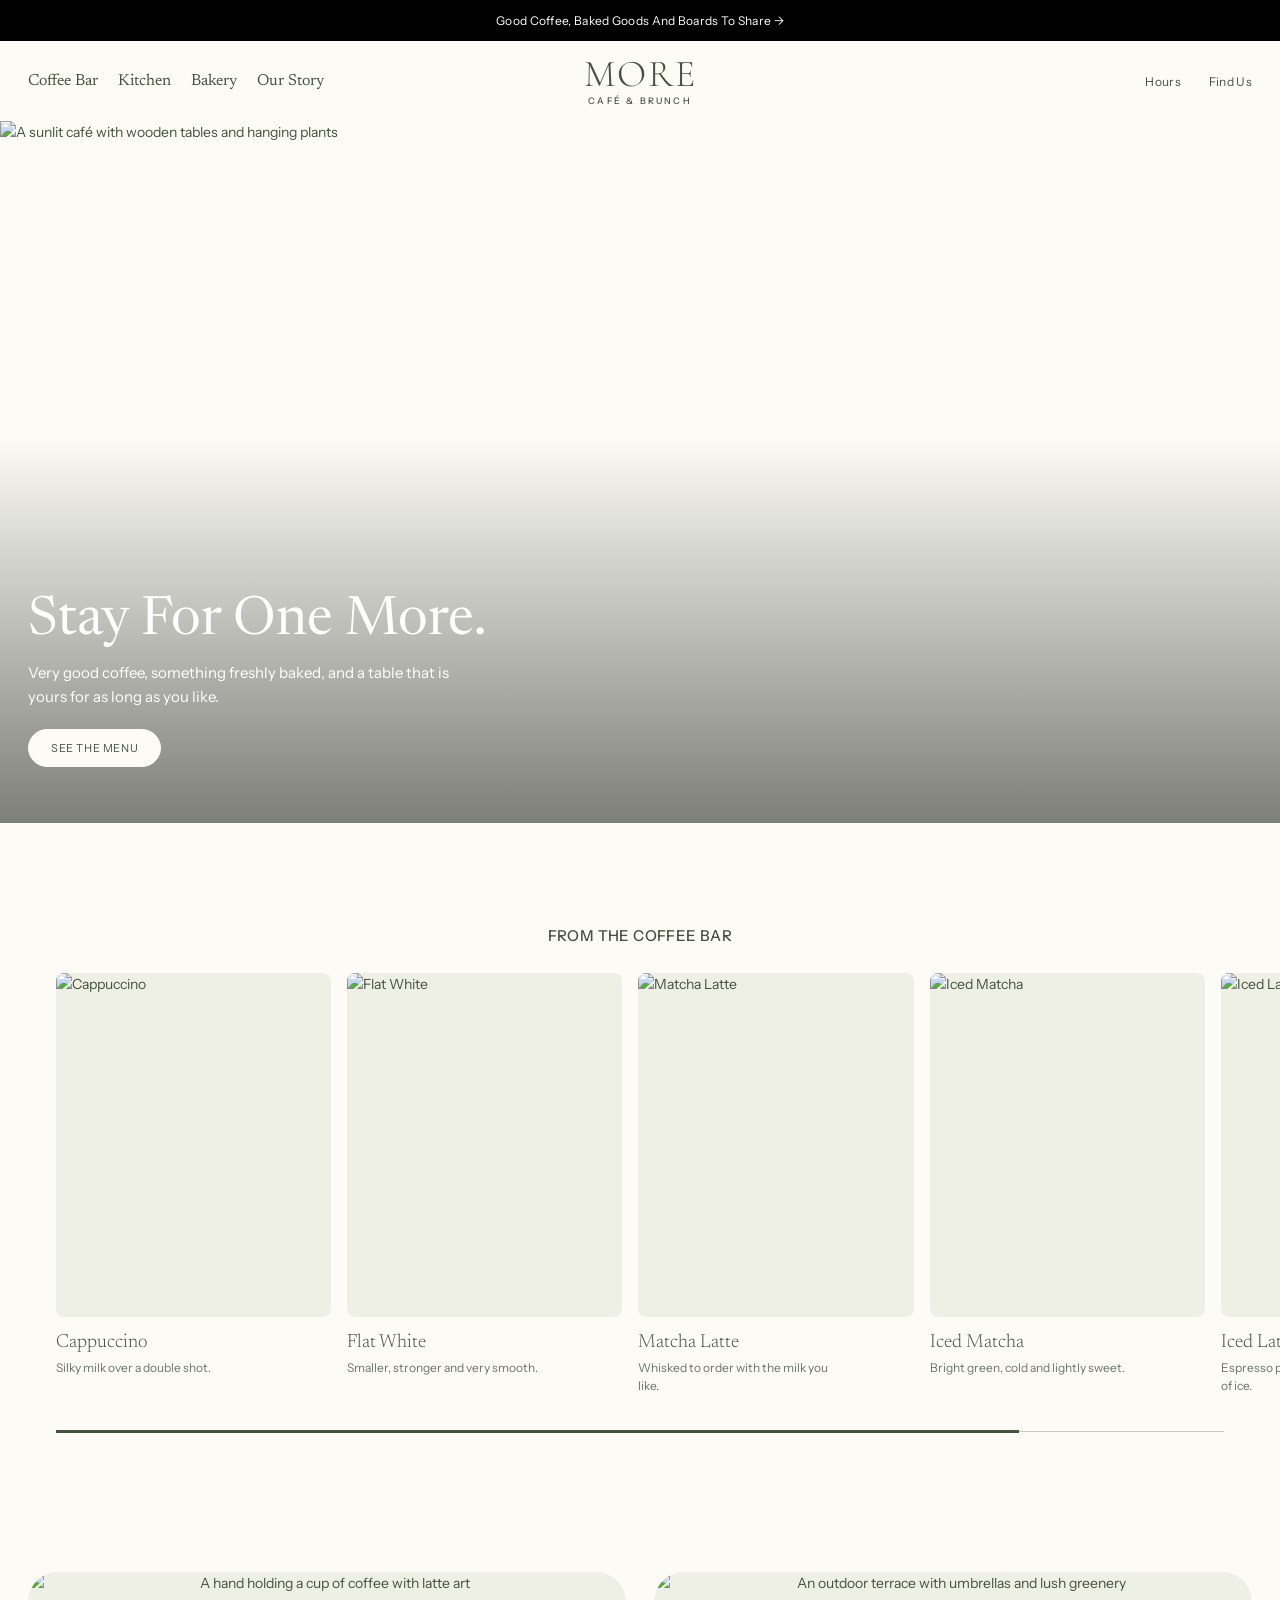
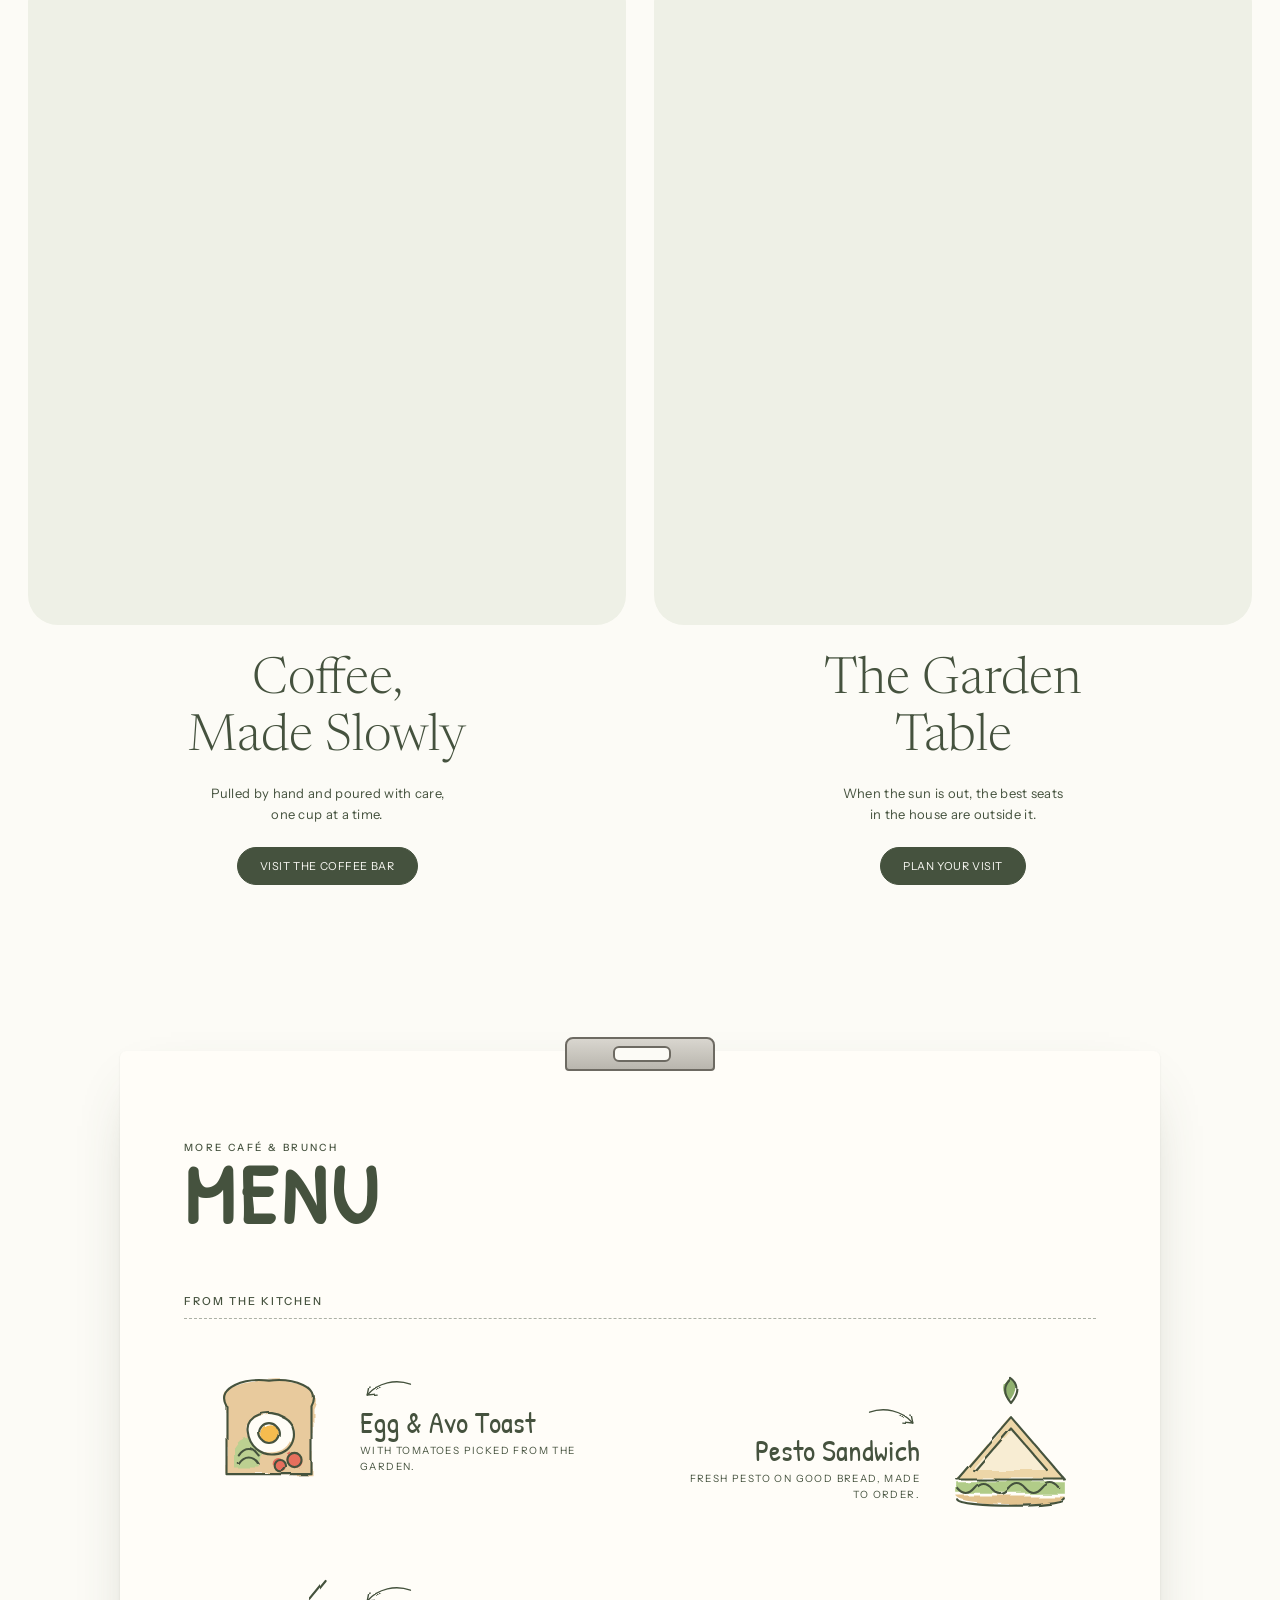
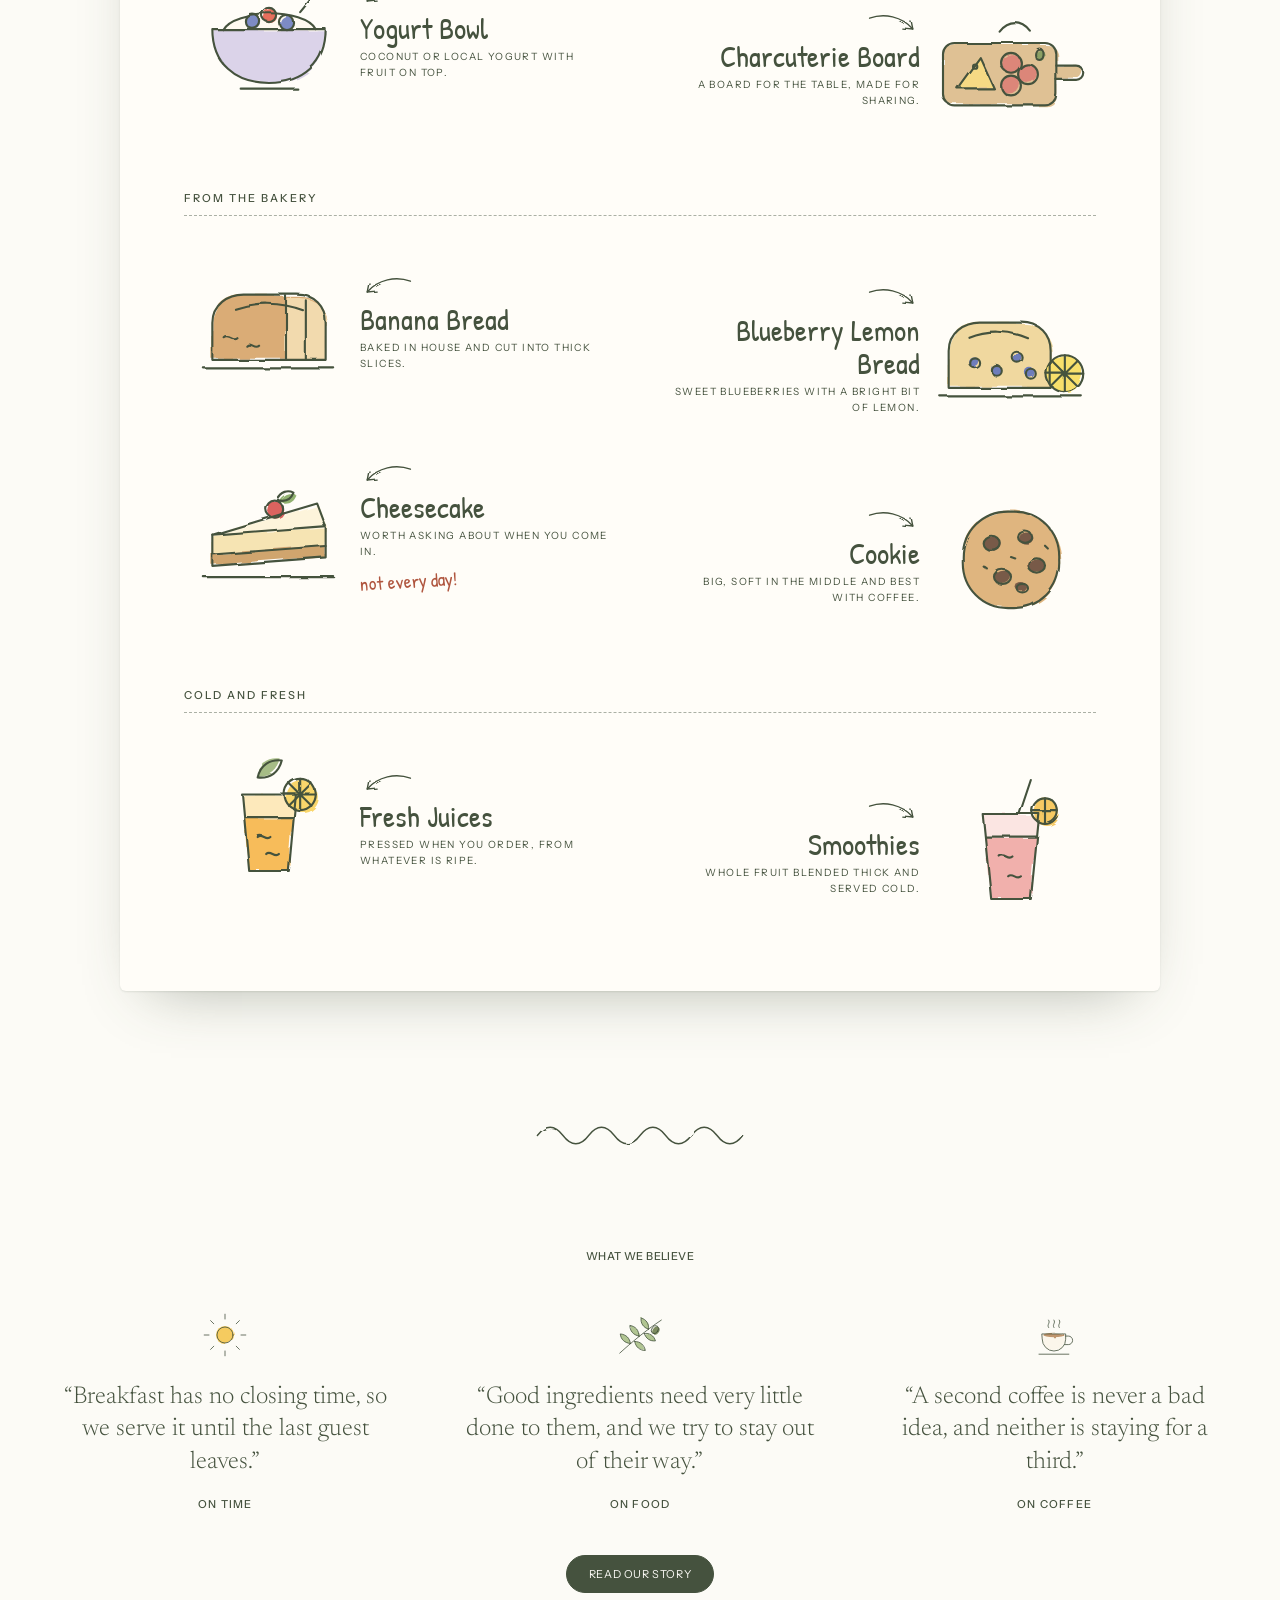
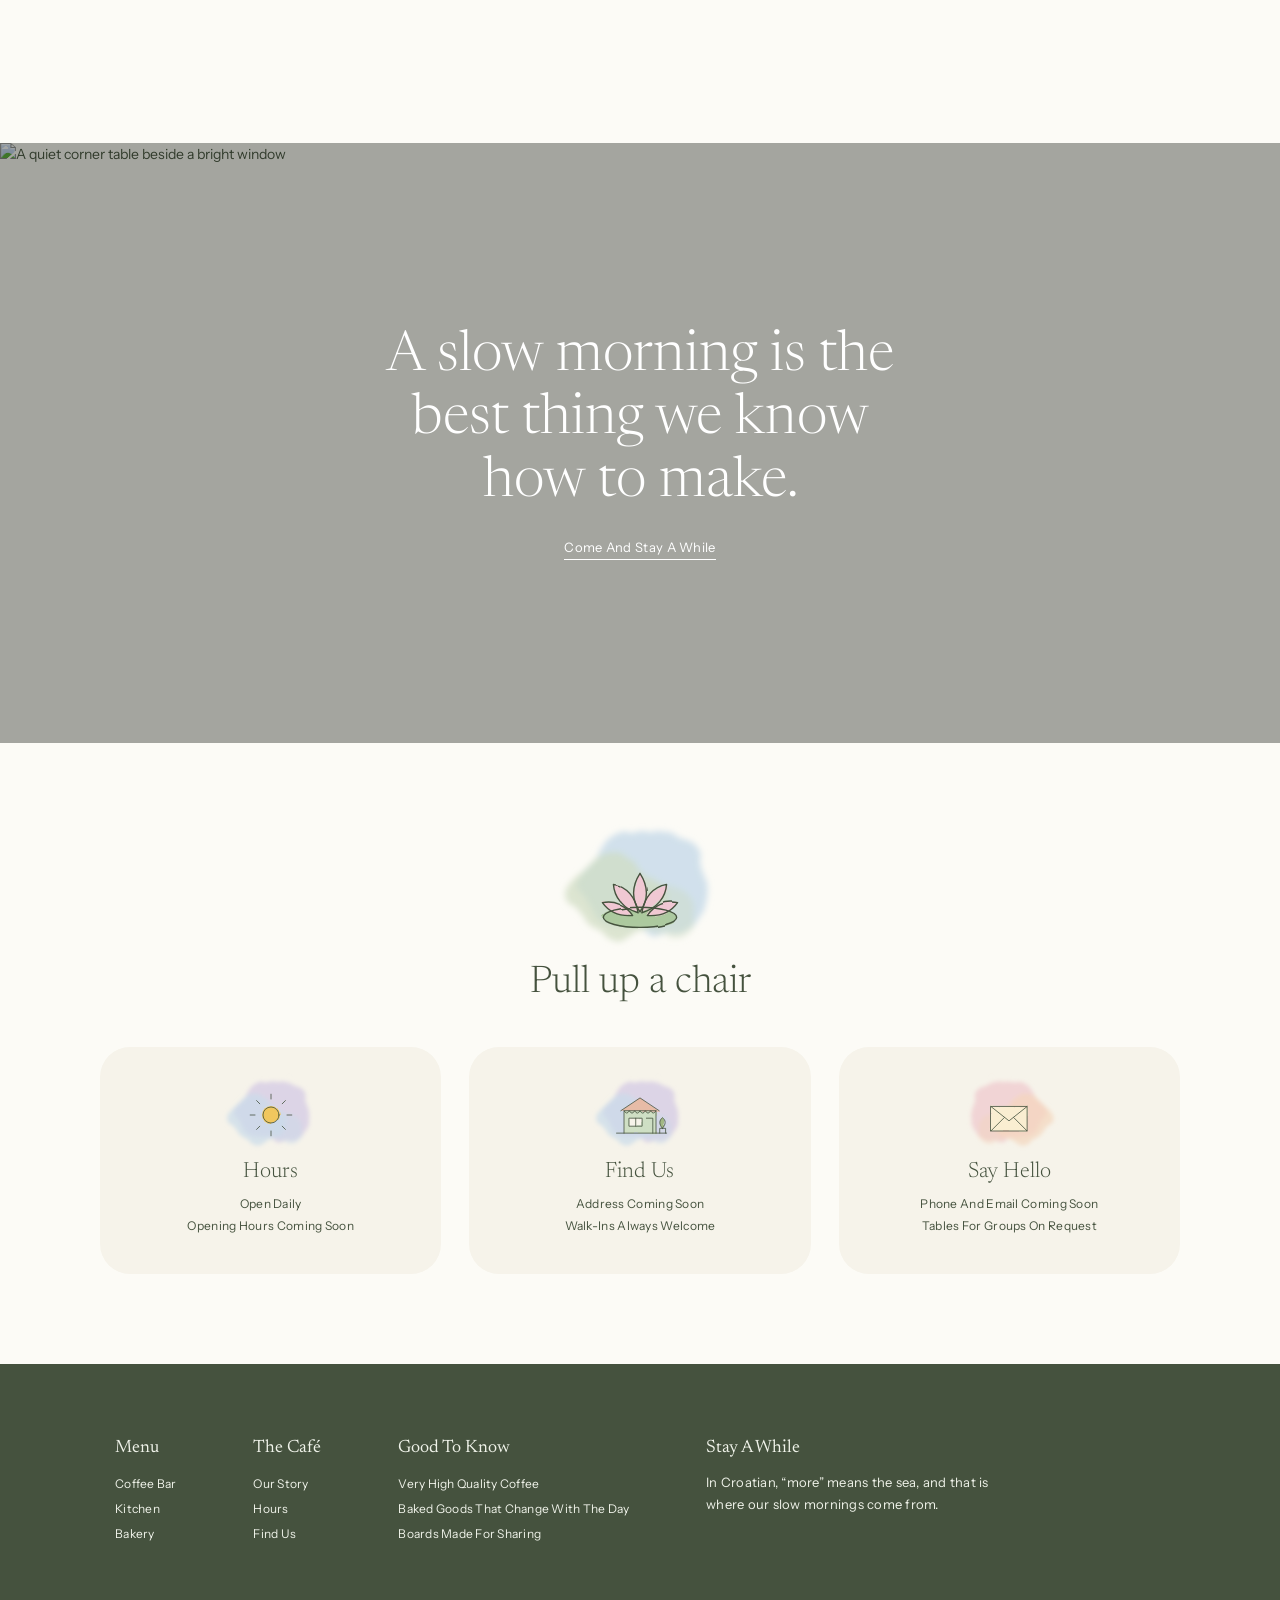
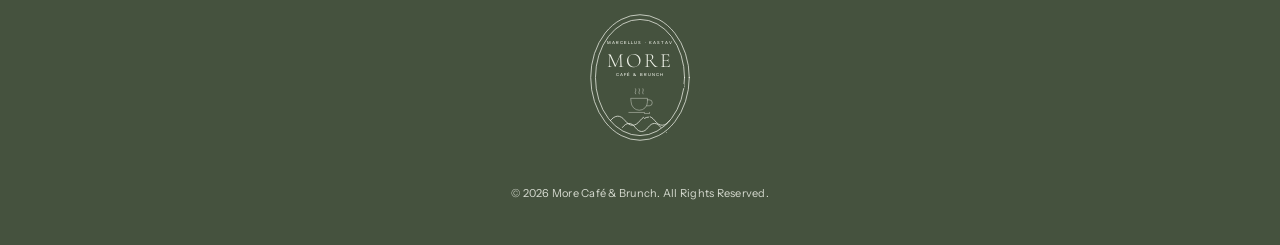
==== commit e5ba17c6: "Hand-drawn illustrated menu, painted symbols, crest and slower pacing Co-Authored-By: Claude Opus 5." ====
--- a/index.html
+++ b/index.html
@@ -7,8 +7,8 @@
 <meta name="description" content="A café and brunch place where the coffee is very good, the baking is fresh and nobody is in a hurry.">
 <link rel="preconnect" href="https://fonts.googleapis.com">
 <link rel="preconnect" href="https://fonts.gstatic.com" crossorigin>
-<link href="https://fonts.googleapis.com/css2?family=Cormorant+Garamond:wght@300;400&family=Newsreader:opsz,wght@6..72,300;6..72,400&family=Instrument+Sans:wght@400;500&display=swap" rel="stylesheet">
-<link rel="stylesheet" href="styles.css">
+<link href="https://fonts.googleapis.com/css2?family=Cormorant+Garamond:wght@300;400&family=Newsreader:opsz,wght@6..72,300;6..72,400&family=Instrument+Sans:wght@400;500&family=Patrick+Hand&display=swap" rel="stylesheet">
+<link rel="stylesheet" href="styles.css?v=6">
 </head>
 <body>
 
@@ -61,35 +61,39 @@
     </article>
   </section>
 
-  <section class="row" id="kitchen">
-    <h2 class="label">From The Kitchen</h2>
-    <div class="scroller" data-row="kitchen"></div>
-    <div class="progress"><span></span></div>
+  <section class="sheet-wrap" id="kitchen">
+    <div class="sheet">
+      <span class="clip"></span>
+      <p class="sheet-over">More Café &amp; Brunch</p>
+      <h2 class="hand">Menu</h2>
+      <div class="sheet-group" data-sheet="kitchen" data-title="From The Kitchen"></div>
+      <div class="sheet-group" id="bakery" data-sheet="bakery" data-title="From The Bakery"></div>
+      <div class="sheet-group" data-sheet="fresh" data-title="Cold And Fresh"></div>
+    </div>
   </section>
+
+  <div class="doodle" data-art="waves"></div>
 
   <section class="beliefs" id="story">
     <h2 class="label">What We Believe</h2>
     <div class="beliefs-grid">
       <blockquote>
+        <span class="mark" data-art="sun"></span>
         <p>&ldquo;Breakfast has no closing time, so we serve it until the last guest leaves.&rdquo;</p>
         <cite>On Time</cite>
       </blockquote>
       <blockquote>
+        <span class="mark" data-art="olive"></span>
         <p>&ldquo;Good ingredients need very little done to them, and we try to stay out of their way.&rdquo;</p>
         <cite>On Food</cite>
       </blockquote>
       <blockquote>
+        <span class="mark" data-art="cup"></span>
         <p>&ldquo;A second coffee is never a bad idea, and neither is staying for a third.&rdquo;</p>
         <cite>On Coffee</cite>
       </blockquote>
     </div>
     <a class="pill" href="story.html">Read Our Story</a>
-  </section>
-
-  <section class="row" id="bakery">
-    <h2 class="label">From The Bakery</h2>
-    <div class="scroller" data-row="bakery"></div>
-    <div class="progress"><span></span></div>
   </section>
 
   <section class="band">
@@ -101,17 +105,21 @@
   </section>
 
   <section class="visit" id="visit">
+    <span class="mark mark-lg" data-art="lily" data-wash="3"></span>
     <h2>Pull up a chair</h2>
     <div class="visit-grid">
       <div>
+        <span class="mark" data-art="sun" data-wash="0"></span>
         <h3>Hours</h3>
         <p>Open Daily<br>Opening Hours Coming Soon</p>
       </div>
       <div>
+        <span class="mark" data-art="kiosk" data-wash="1"></span>
         <h3>Find Us</h3>
         <p>Address Coming Soon<br>Walk-Ins Always Welcome</p>
       </div>
       <div>
+        <span class="mark" data-art="letter" data-wash="2"></span>
         <h3>Say Hello</h3>
         <p>Phone And Email Coming Soon<br>Tables For Groups On Request</p>
       </div>
@@ -145,17 +153,12 @@
       <p>In Croatian, &ldquo;more&rdquo; means the sea, and that is where our slow mornings come from.</p>
     </div>
   </div>
-  <svg class="emblem" viewBox="0 0 80 80" aria-hidden="true">
-    <circle cx="40" cy="40" r="38"/>
-    <path d="M24 38h28v6a14 14 0 0 1-28 0z"/>
-    <path d="M52 40h3a5 5 0 0 1 0 10h-4"/>
-    <path d="M20 62h36"/>
-    <path d="M32 30c-3-4 3-6 0-10M40 30c-3-4 3-6 0-10M48 30c-3-4 3-6 0-10"/>
-  </svg>
+  <div class="footer-crest" data-art="crest"></div>
   <p class="copyright">&copy; 2026 <span data-name>More</span> <span data-kind>Café &amp; Brunch</span>. All Rights Reserved.</p>
 </footer>
 
-<script src="menu.js"></script>
-<script src="script.js"></script>
+<script src="menu.js?v=6"></script>
+<script src="art.js?v=6"></script>
+<script src="script.js?v=6"></script>
 </body>
 </html>
--- a/styles.css
+++ b/styles.css
@@ -131,16 +131,6 @@
 }
 .card-img img { transition: transform 0.6s ease; }
 .card:hover .card-img img { transform: scale(1.04); }
-.card-word {
-  position: absolute;
-  inset: 0;
-  display: flex;
-  align-items: center;
-  justify-content: center;
-  padding: 24px;
-  font: 300 clamp(30px, 2.8vw, 40px)/1.08 var(--serif);
-  text-align: center;
-}
 .tags { position: absolute; top: 14px; left: 14px; display: flex; flex-wrap: wrap; gap: 6px; }
 .tag {
   padding: 5px 10px 4px;
@@ -306,11 +296,13 @@
 }
 .place h2 { margin: 14px 0 16px; font: 300 clamp(36px, 4.6vw, 64px)/1.05 var(--serif); }
 .place p:last-child { max-width: 38ch; font-size: 13px; letter-spacing: 0.2px; }
-.place-green { background: #dfe5d2; }
-.place-blue { background: #d5e0e6; }
+.place { position: relative; overflow: hidden; background: #f6f3ea; }
+.place > :not(.place-art) { position: relative; }
 .name-note { max-width: 900px; margin: 0 auto; padding: clamp(64px, 9vw, 130px) var(--gutter); text-align: center; }
 .name-note h2 { margin: 22px 0 24px; font: 300 clamp(28px, 3.6vw, 46px)/1.18 var(--serif); }
-.name-note p:last-child { max-width: 60ch; margin: 0 auto; font-size: 14px; line-height: 1.8; }
+.name-note p:not(.label) { max-width: 60ch; margin: 0 auto; font-size: 14px; line-height: 1.8; }
+.name-note p + p:not(.label) { margin-top: 14px; }
+.beginning { padding-top: 0; padding-bottom: clamp(48px, 6vw, 80px); }
 .bring { display: grid; grid-template-columns: 1fr 1.5fr; gap: clamp(28px, 6vw, 90px); padding: clamp(56px, 7vw, 100px) clamp(16px, 4.4vw, 56px); }
 .bring-tint { margin: 0 var(--gutter) clamp(28px, 4vw, 48px); border-radius: 30px; background: var(--card); }
 .bring-head h2 { margin-top: 18px; font: 300 clamp(32px, 3.8vw, 52px)/1.1 var(--serif); }
@@ -334,3 +326,91 @@
   .bring-list li { grid-template-columns: 32px 1fr; }
   .bring-list p { grid-column: 2; }
 }
+
+/* Line drawings and watercolour washes */
+.ink { display: block; width: 100%; height: 100%; fill: none; stroke: currentColor; stroke-width: 1.5; stroke-linecap: round; stroke-linejoin: round; overflow: visible; }
+.wash { position: absolute; inset: -8%; width: 116%; height: 116%; }
+.card-art { background: #f6f3ea; }
+.card-art .ink { position: absolute; inset: 19%; width: 62%; height: 62%; transition: transform 1.2s ease; }
+.card:hover .card-art .ink { transform: rotate(-3deg) scale(1.04); }
+.mark { position: relative; display: block; width: 64px; height: 64px; margin: 0 auto 14px; }
+.mark .ink { position: relative; }
+.mark .wash { inset: -45%; width: 190%; height: 190%; }
+.mark-lg { width: 110px; height: 110px; margin-bottom: 18px; }
+.visit-grid > div { background: #f6f3ea; }
+.doodle { width: min(220px, 50vw); margin: clamp(20px, 3vw, 40px) auto 0; }
+.doodle .ink { height: auto; }
+.crest text { fill: currentColor; stroke: none; text-anchor: middle; }
+.crest-name { font: 300 30px 'Cormorant Garamond', serif; letter-spacing: 3px; }
+.crest-small { font: 500 6px 'Instrument Sans', sans-serif; letter-spacing: 1.6px; }
+.footer-crest { width: 108px; margin: 64px auto 40px; color: var(--footer-text); }
+.footer-crest .ink { height: auto; stroke-width: 1.1; }
+.intro-crest { position: relative; width: 150px; margin: 0 auto 36px; }
+.intro-crest .ink { position: relative; height: auto; stroke-width: 1.1; }
+.intro-crest .wash { inset: -30%; width: 160%; height: 160%; }
+.place-art { position: absolute; top: 8%; right: 8%; width: clamp(120px, 17vw, 220px); aspect-ratio: 1; }
+.place-art .ink { position: relative; }
+.place-art .wash { inset: -60%; width: 220%; height: 220%; }
+
+/* A slower pace */
+.slow { opacity: 0; transform: translateY(22px); transition: opacity 1.6s ease, transform 1.6s ease; }
+.slow.seen { opacity: 1; transform: none; }
+.row { padding-top: clamp(64px, 8vw, 110px); padding-bottom: clamp(40px, 5vw, 64px); }
+.two-up { padding-top: clamp(40px, 6vw, 80px); padding-bottom: clamp(40px, 6vw, 80px); }
+.card-img img, .tile img { transition-duration: 1.6s; }
+@media (prefers-reduced-motion: reduce) {
+  .slow { opacity: 1; transform: none; transition: none; }
+  html { scroll-behavior: auto; }
+}
+
+/* Illustrated menu sheet */
+.hand { font-family: 'Patrick Hand', 'Bradley Hand', cursive; }
+.paint { stroke: none; opacity: 0.9; }
+.sheet-wrap { padding: clamp(48px, 7vw, 100px) var(--gutter); }
+.sheet {
+  position: relative;
+  max-width: 1040px;
+  margin: 0 auto;
+  padding: clamp(56px, 7vw, 90px) clamp(20px, 5vw, 72px) clamp(40px, 6vw, 72px);
+  border-radius: 6px;
+  background: #fffdf8;
+  box-shadow: 0 1px 2px rgba(69, 82, 62, 0.12), 0 24px 60px -30px rgba(69, 82, 62, 0.45);
+}
+.clip {
+  position: absolute;
+  top: -14px;
+  left: 50%;
+  width: 150px;
+  height: 34px;
+  margin-left: -75px;
+  border: 2px solid #6d6a62;
+  border-radius: 8px 8px 4px 4px;
+  background: linear-gradient(#d9d6cf, #b9b6ae);
+}
+.clip::after { content: ''; position: absolute; left: 50%; top: 7px; width: 54px; height: 12px; margin-left: -27px; border: 2px solid #6d6a62; border-radius: 6px; background: var(--cream); }
+.sheet-over { font: 500 10px var(--sans); letter-spacing: 2.4px; text-transform: uppercase; }
+.sheet h2 { font-size: clamp(54px, 7vw, 84px); line-height: 0.95; letter-spacing: 5px; text-transform: uppercase; }
+.sheet-title {
+  margin: clamp(36px, 5vw, 60px) 0 8px;
+  padding-bottom: 10px;
+  border-bottom: 1px dashed rgba(69, 82, 62, 0.45);
+  font: 500 11px var(--sans);
+  letter-spacing: 2px;
+  text-transform: uppercase;
+}
+.sheet-items { display: grid; grid-template-columns: 1fr 1fr; gap: 8px clamp(20px, 5vw, 70px); }
+.sheet-item { display: flex; align-items: center; gap: 6px; padding: 14px 0; }
+.sheet-item:nth-child(even) { flex-direction: row-reverse; text-align: right; transform: translateY(28px); }
+.sheet-pic { flex: 0 0 clamp(120px, 15vw, 170px); aspect-ratio: 1; transition: transform 1.2s ease; }
+.sheet-item:hover .sheet-pic { transform: rotate(-4deg) scale(1.05); }
+.sheet-text { position: relative; }
+.arrow { width: 54px; height: auto; margin-bottom: 2px; }
+.sheet-item:nth-child(even) .arrow { margin-left: auto; transform: scaleX(-1); }
+.sheet-text h3 { font-size: clamp(24px, 2.5vw, 30px); line-height: 1.1; font-weight: 400; }
+.sheet-text p { margin-top: 4px; font-size: 10px; letter-spacing: 1.4px; line-height: 1.6; text-transform: uppercase; }
+.sheet-text em { display: inline-block; margin-top: 6px; font-size: 19px; font-style: normal; transform: rotate(-3deg); color: #b0563f; }
+@media (max-width: 820px) {
+  .sheet-items { grid-template-columns: 1fr; }
+  .sheet-item:nth-child(even) { transform: none; }
+}
+.place .label { text-align: left; }
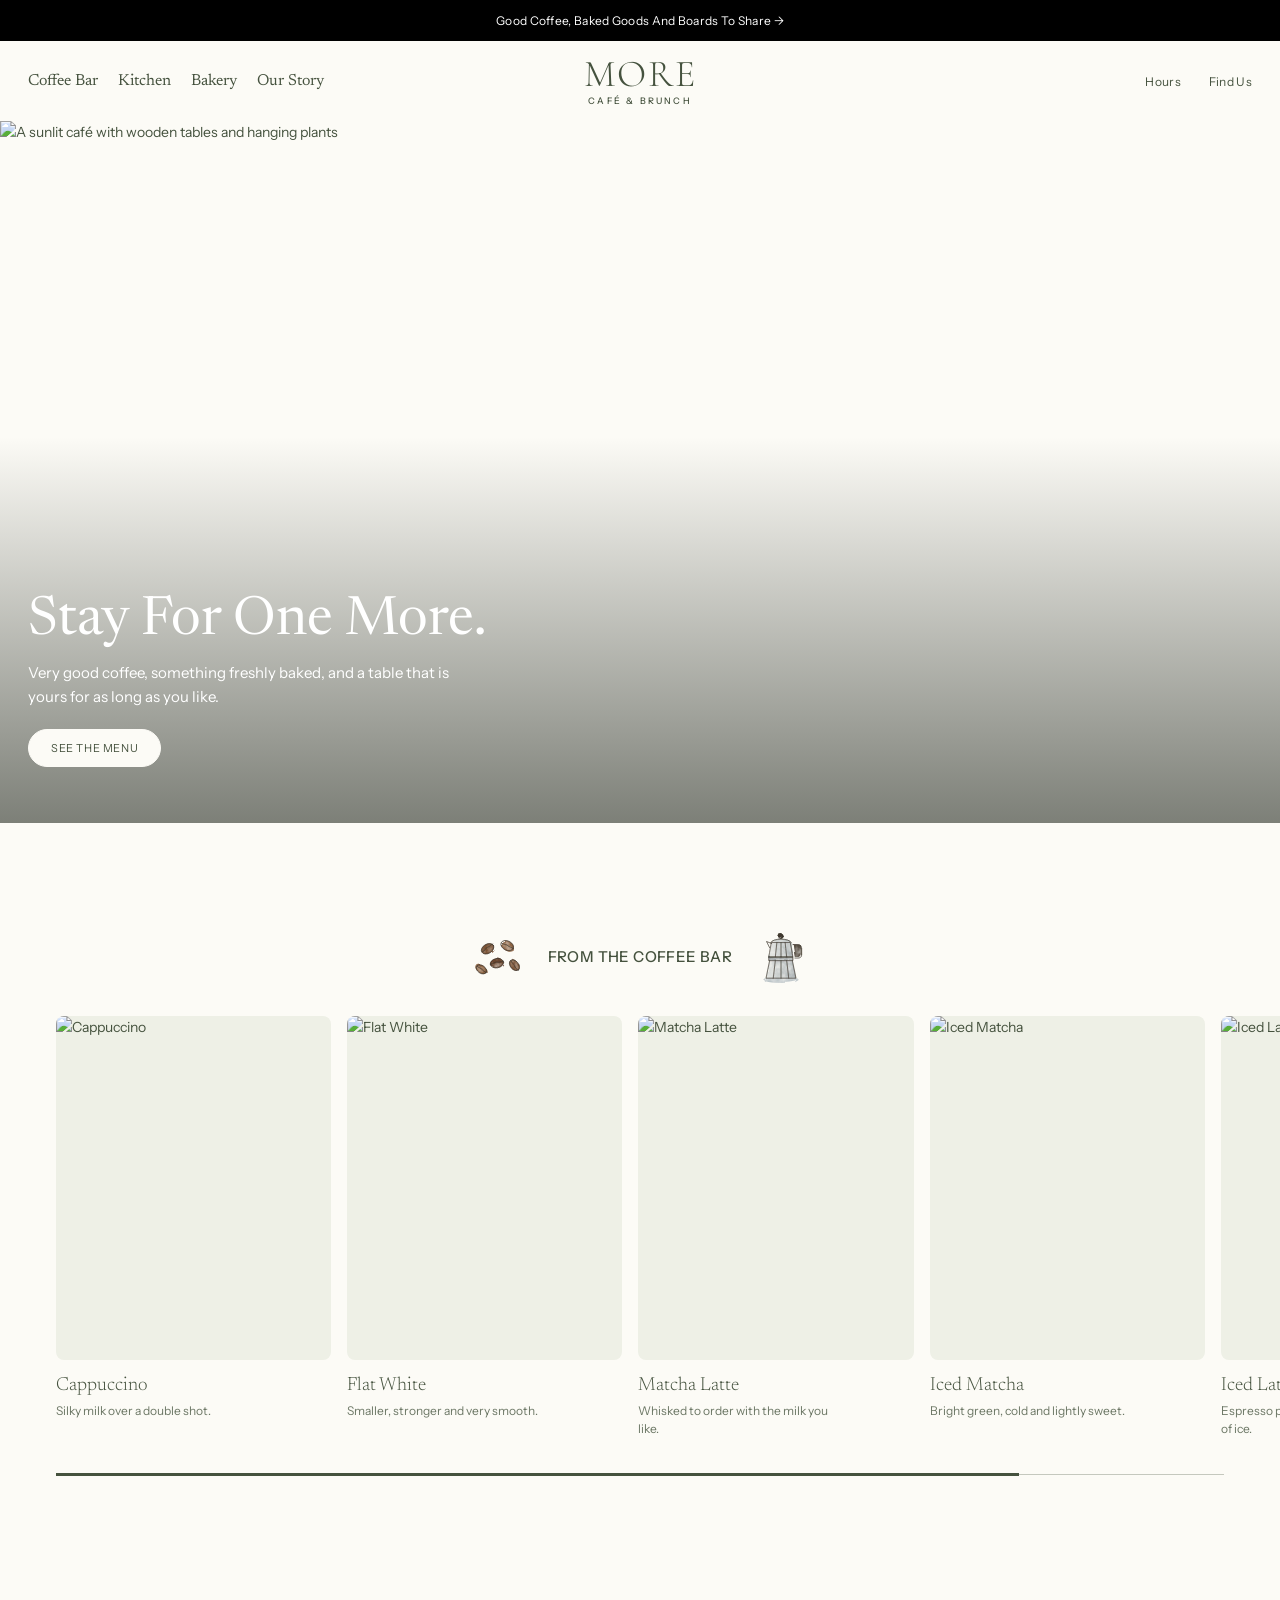
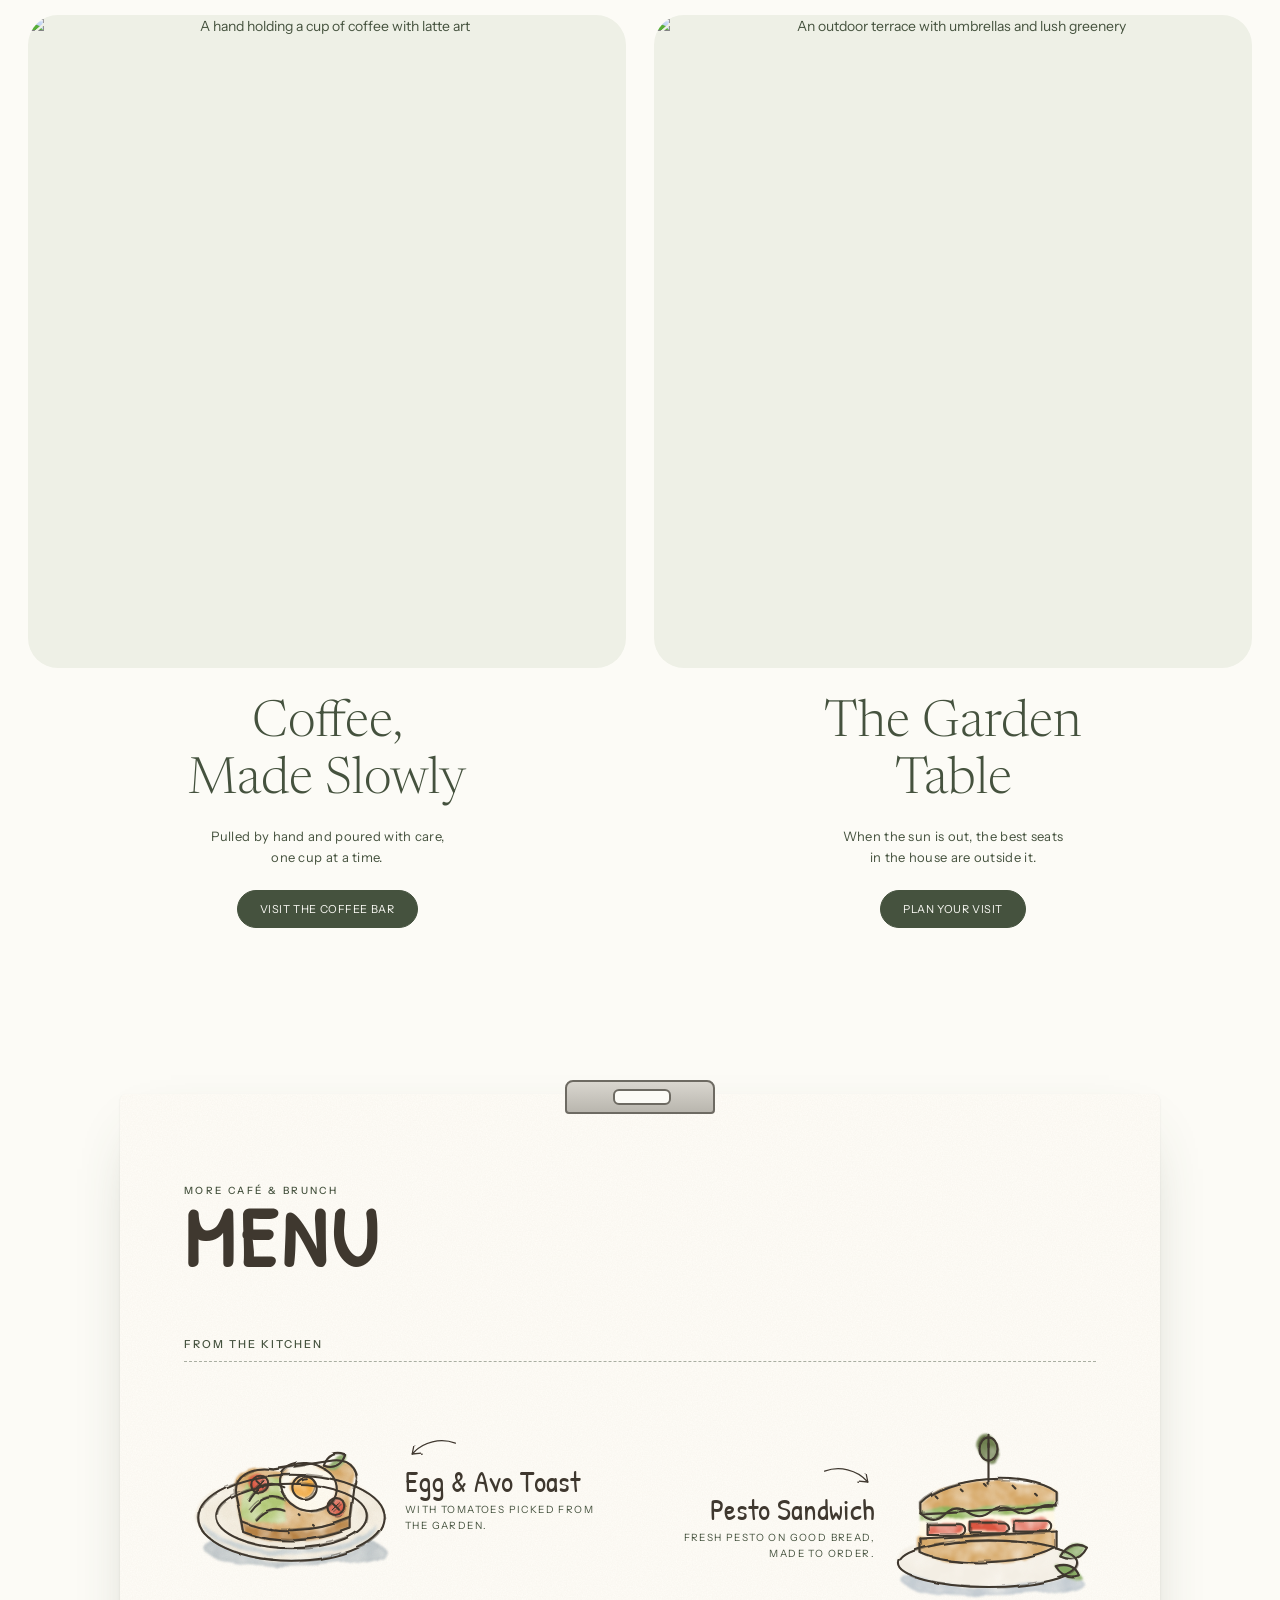
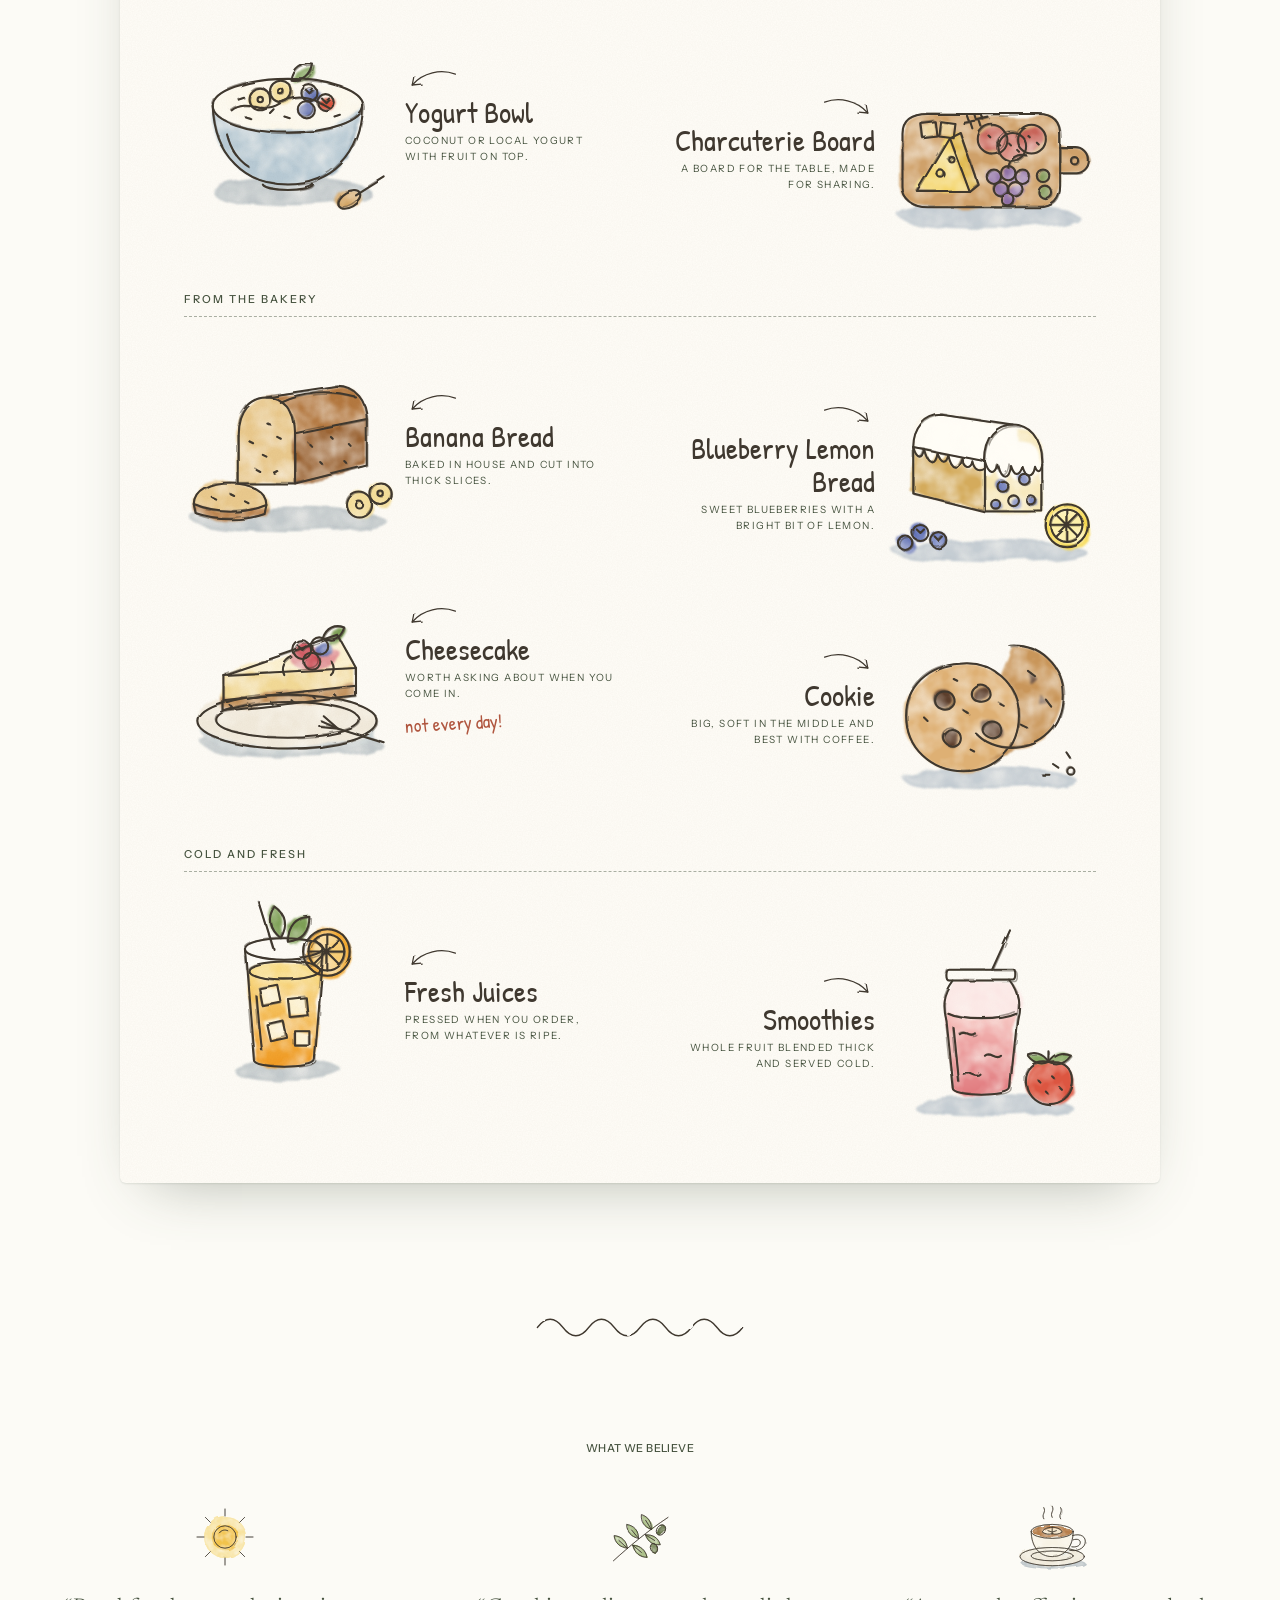
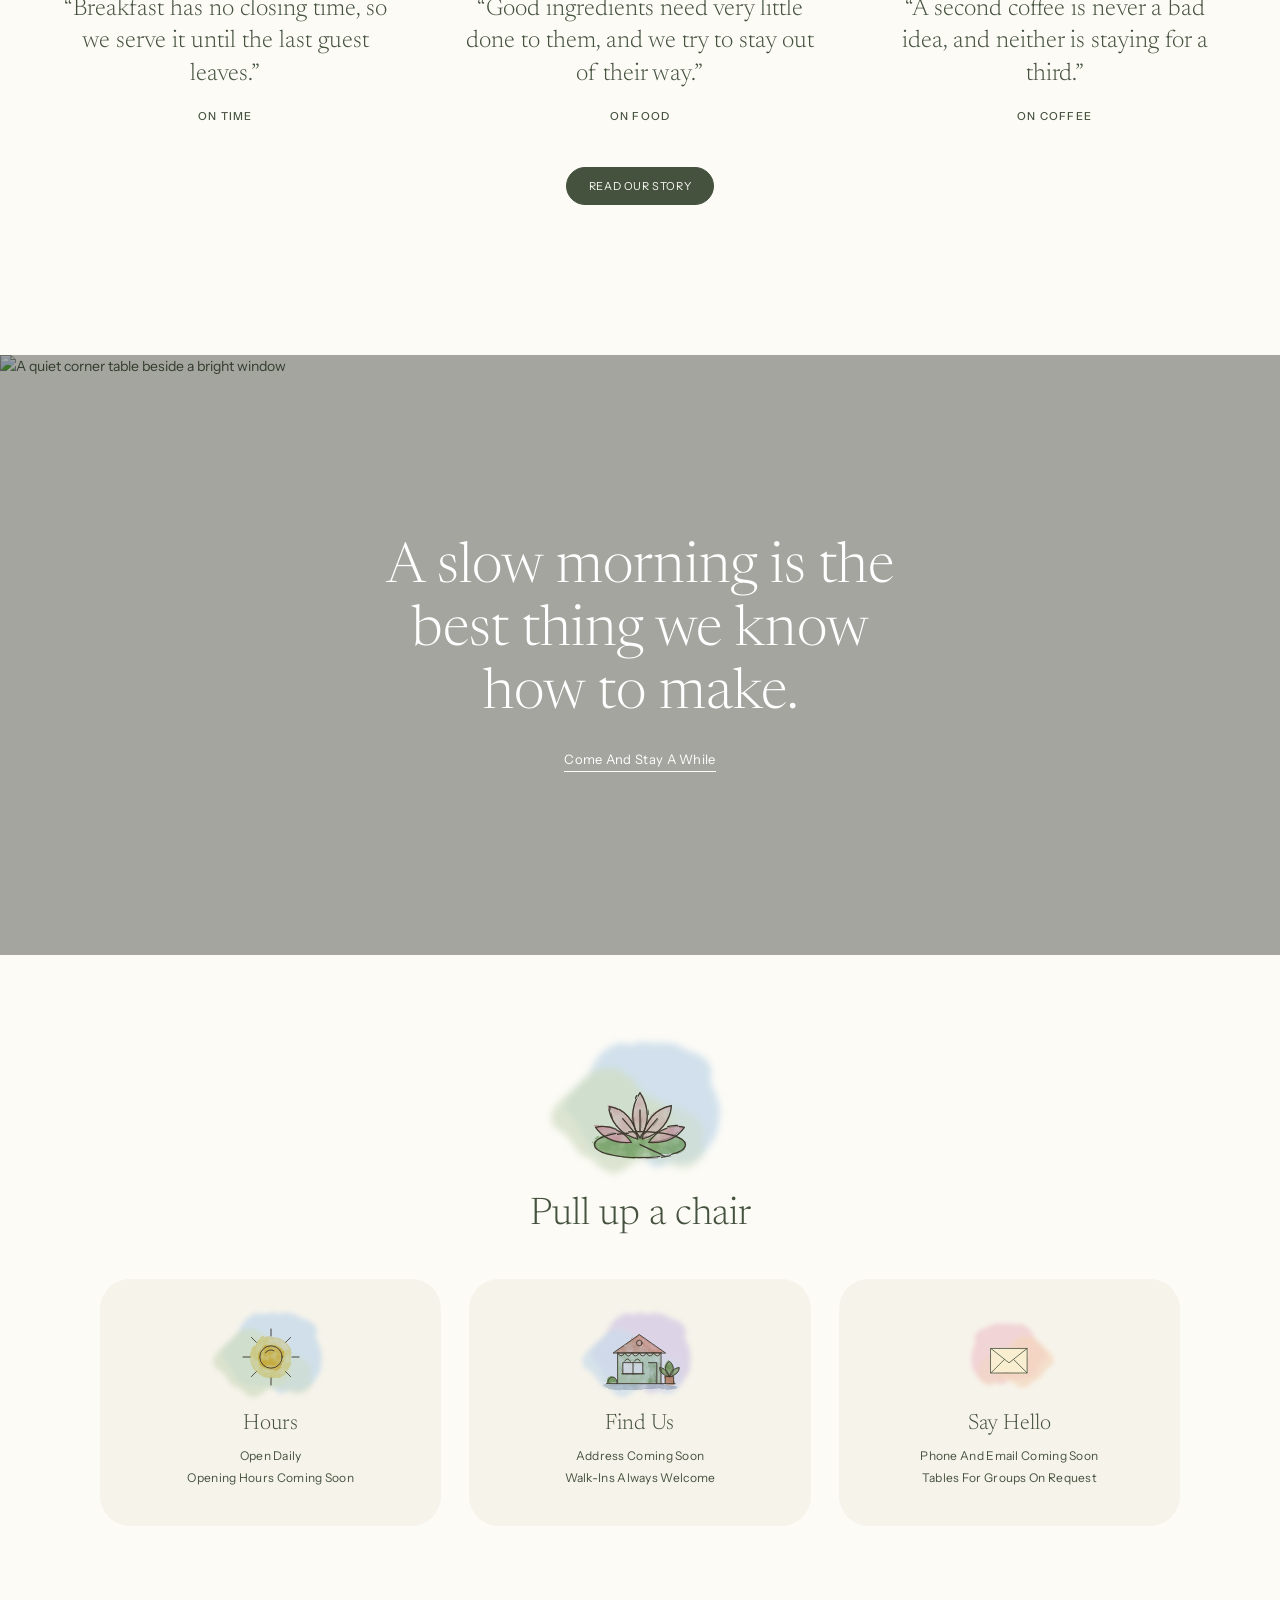
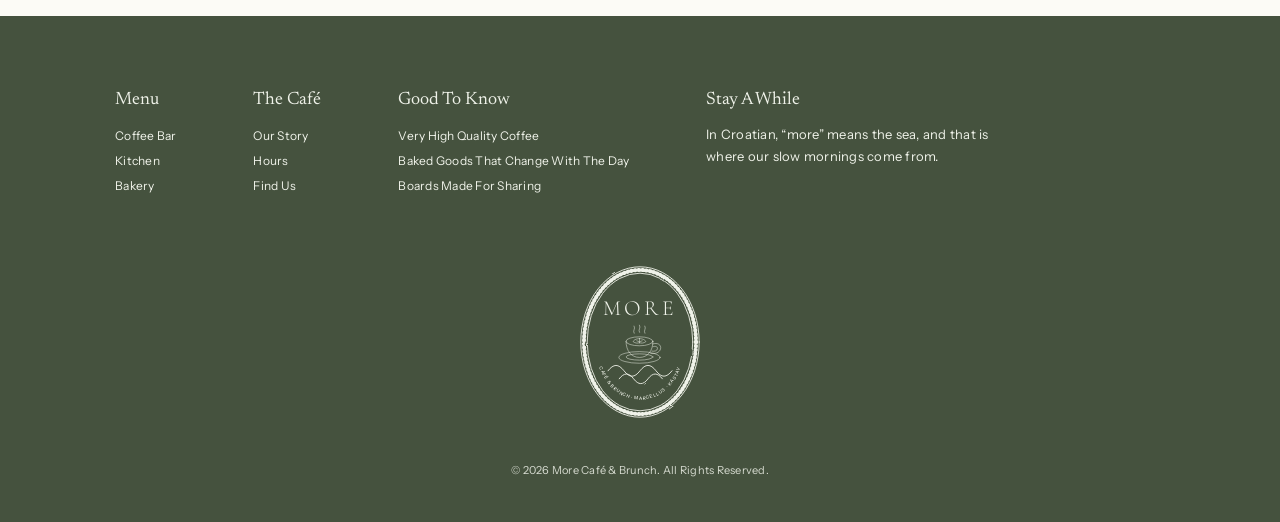
==== commit 70f2f9dd: "Redraw the illustrations in ink and watercolour, new roped crest, coffee doodles Co-Authored-By: Cla" ====
--- a/index.html
+++ b/index.html
@@ -8,7 +8,7 @@
 <link rel="preconnect" href="https://fonts.googleapis.com">
 <link rel="preconnect" href="https://fonts.gstatic.com" crossorigin>
 <link href="https://fonts.googleapis.com/css2?family=Cormorant+Garamond:wght@300;400&family=Newsreader:opsz,wght@6..72,300;6..72,400&family=Instrument+Sans:wght@400;500&family=Patrick+Hand&display=swap" rel="stylesheet">
-<link rel="stylesheet" href="styles.css?v=6">
+<link rel="stylesheet" href="styles.css?v=11">
 </head>
 <body>
 
@@ -41,7 +41,7 @@
   </section>
 
   <section class="row" id="coffee">
-    <h2 class="label">From The Coffee Bar</h2>
+    <div class="label-art"><span data-art="beans"></span><h2 class="label">From The Coffee Bar</h2><span data-art="moka"></span></div>
     <div class="scroller" data-row="coffee"></div>
     <div class="progress"><span></span></div>
   </section>
@@ -157,8 +157,8 @@
   <p class="copyright">&copy; 2026 <span data-name>More</span> <span data-kind>Café &amp; Brunch</span>. All Rights Reserved.</p>
 </footer>
 
-<script src="menu.js?v=6"></script>
-<script src="art.js?v=6"></script>
-<script src="script.js?v=6"></script>
+<script src="menu.js?v=11"></script>
+<script src="art.js?v=11"></script>
+<script src="script.js?v=11"></script>
 </body>
 </html>
--- a/styles.css
+++ b/styles.css
@@ -414,3 +414,35 @@
   .sheet-item:nth-child(even) { transform: none; }
 }
 .place .label { text-align: left; }
+
+/* Ink and watercolour, second pass */
+:root { --sketch: #3f382f; }
+.ink { stroke: var(--sketch); stroke-width: 1.15; }
+.ink-2 { opacity: 0.45; stroke-width: 0.8; }
+.paint { mix-blend-mode: multiply; opacity: 1; }
+.arrow, .waves { stroke-width: 1.4; }
+.footer-crest .ink { stroke: var(--footer-text); }
+.crest text { fill: var(--sketch); }
+.footer-crest text { fill: var(--footer-text); }
+.crest-name { font-size: 27px; letter-spacing: 4px; }
+.crest-small { font-size: 6.4px; letter-spacing: 1.5px; }
+.intro-crest { width: 190px; }
+.footer-crest { width: 128px; }
+.sheet {
+  background-color: #fffdf8;
+  background-image: url("data:image/svg+xml,%3Csvg xmlns='http://www.w3.org/2000/svg' width='300' height='300'%3E%3Cfilter id='n'%3E%3CfeTurbulence type='fractalNoise' baseFrequency='.8' numOctaves='3'/%3E%3CfeColorMatrix values='0 0 0 0 .45 0 0 0 0 .4 0 0 0 0 .3 0 0 0 .09 0'/%3E%3C/filter%3E%3Crect width='300' height='300' filter='url(%23n)'/%3E%3C/svg%3E");
+}
+.sheet-pic { flex-basis: clamp(150px, 19vw, 215px); }
+.sheet-items { gap: 0 clamp(16px, 4vw, 56px); }
+.sheet-item { padding: 8px 0; }
+.sheet-text h3, .sheet h2, .sheet-text em { color: var(--sketch); }
+.sheet-text em { color: #b0563f; }
+.label-art { display: flex; align-items: center; justify-content: center; gap: 18px; margin-bottom: 28px; }
+.label-art .label { margin: 0; }
+.label-art span { width: 62px; height: 62px; }
+.mark { width: 84px; height: 84px; }
+.mark-lg { width: 130px; height: 130px; }
+.ink-classic { stroke: var(--ink); stroke-width: 1.5; }
+.ink-classic .paint { mix-blend-mode: normal; opacity: 0.9; }
+.mark:has(.ink-classic) { width: 64px; height: 64px; margin-top: 10px; margin-bottom: 24px; }
+.crest-small { font-size: 5.6px; letter-spacing: 0.9px; }
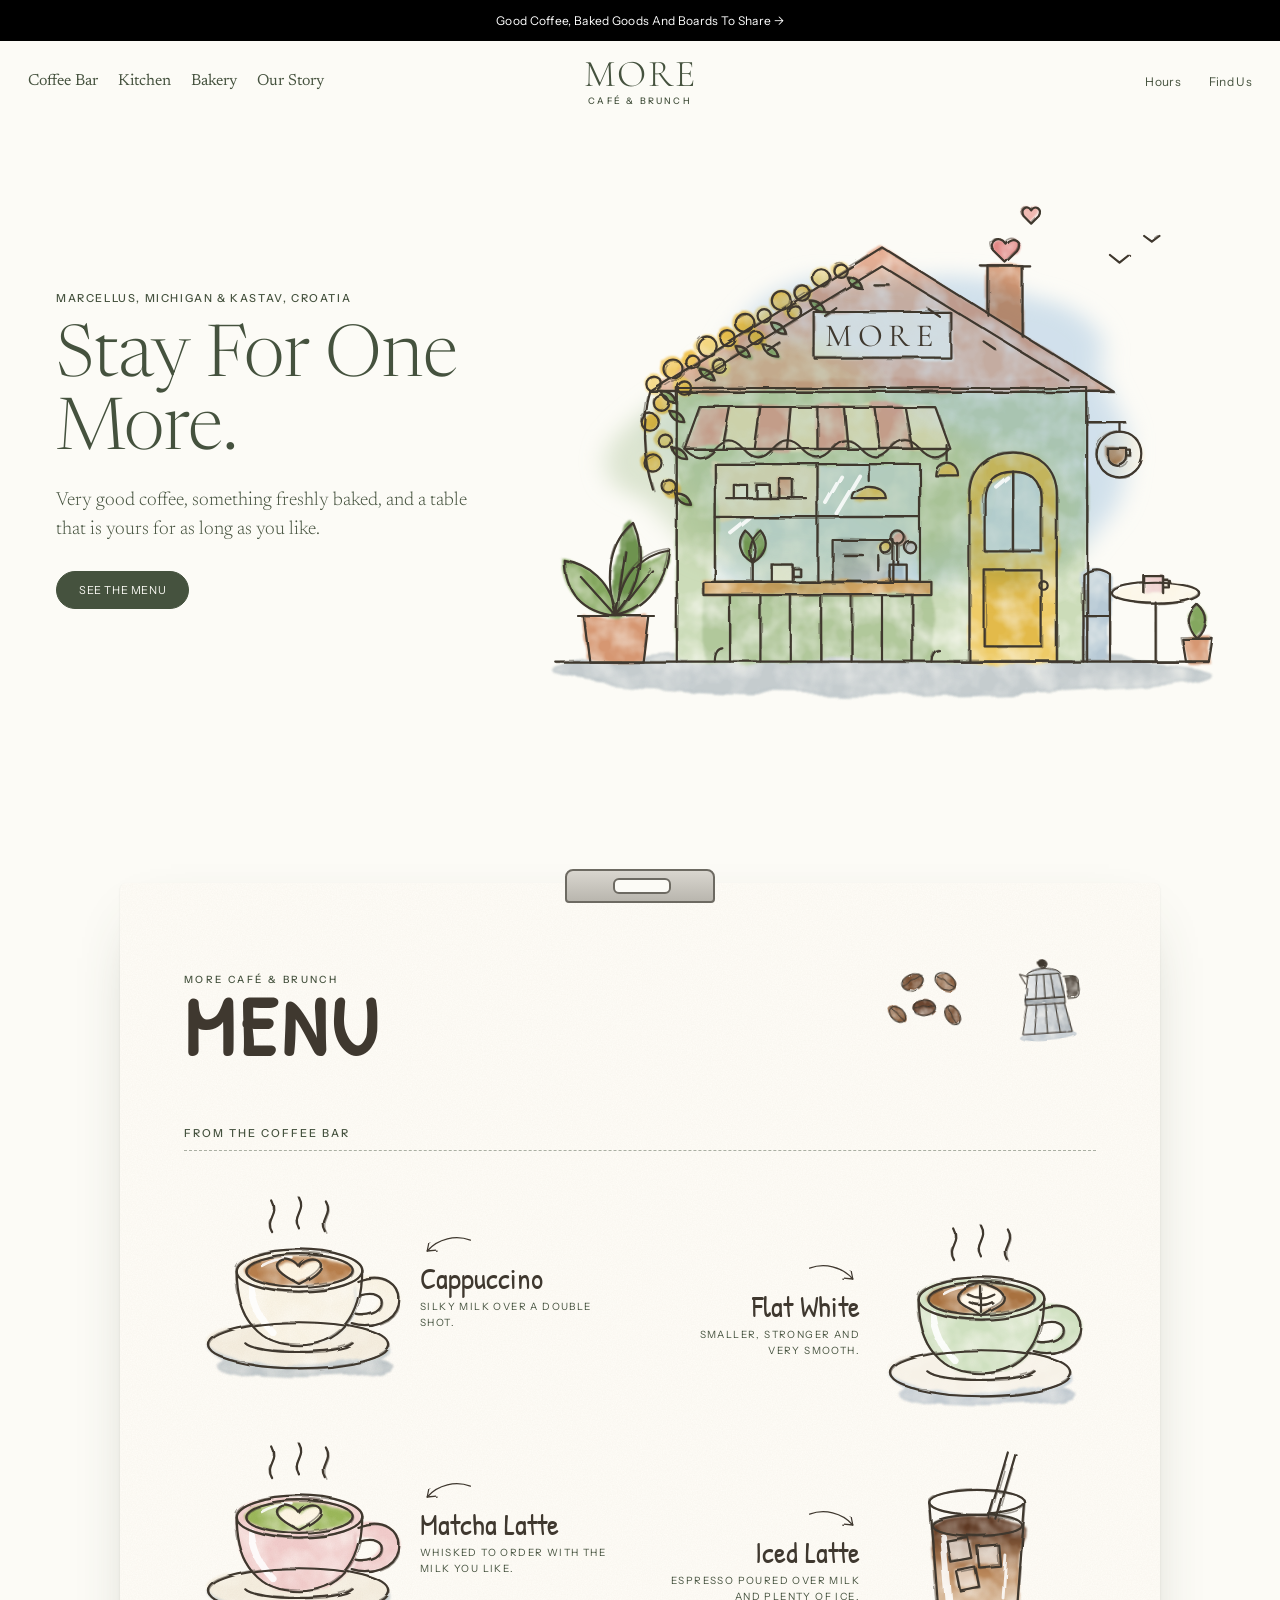
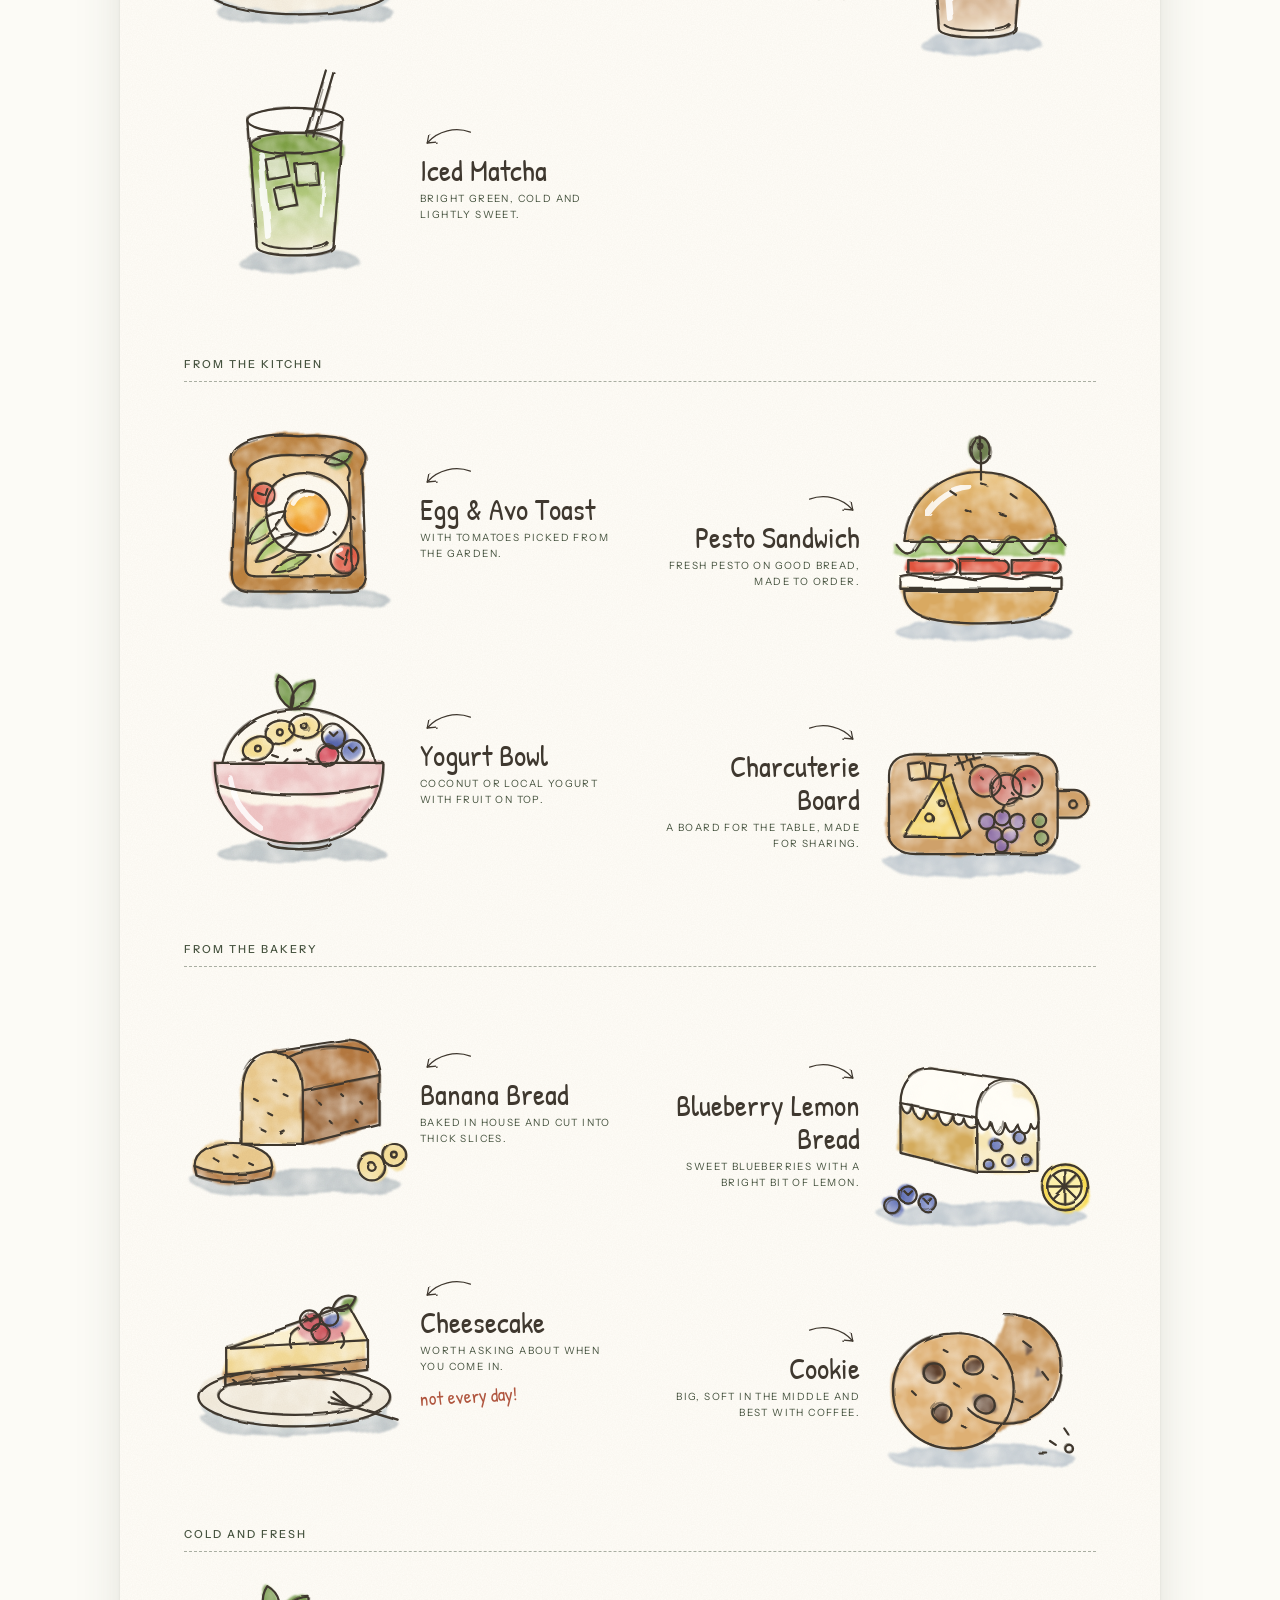
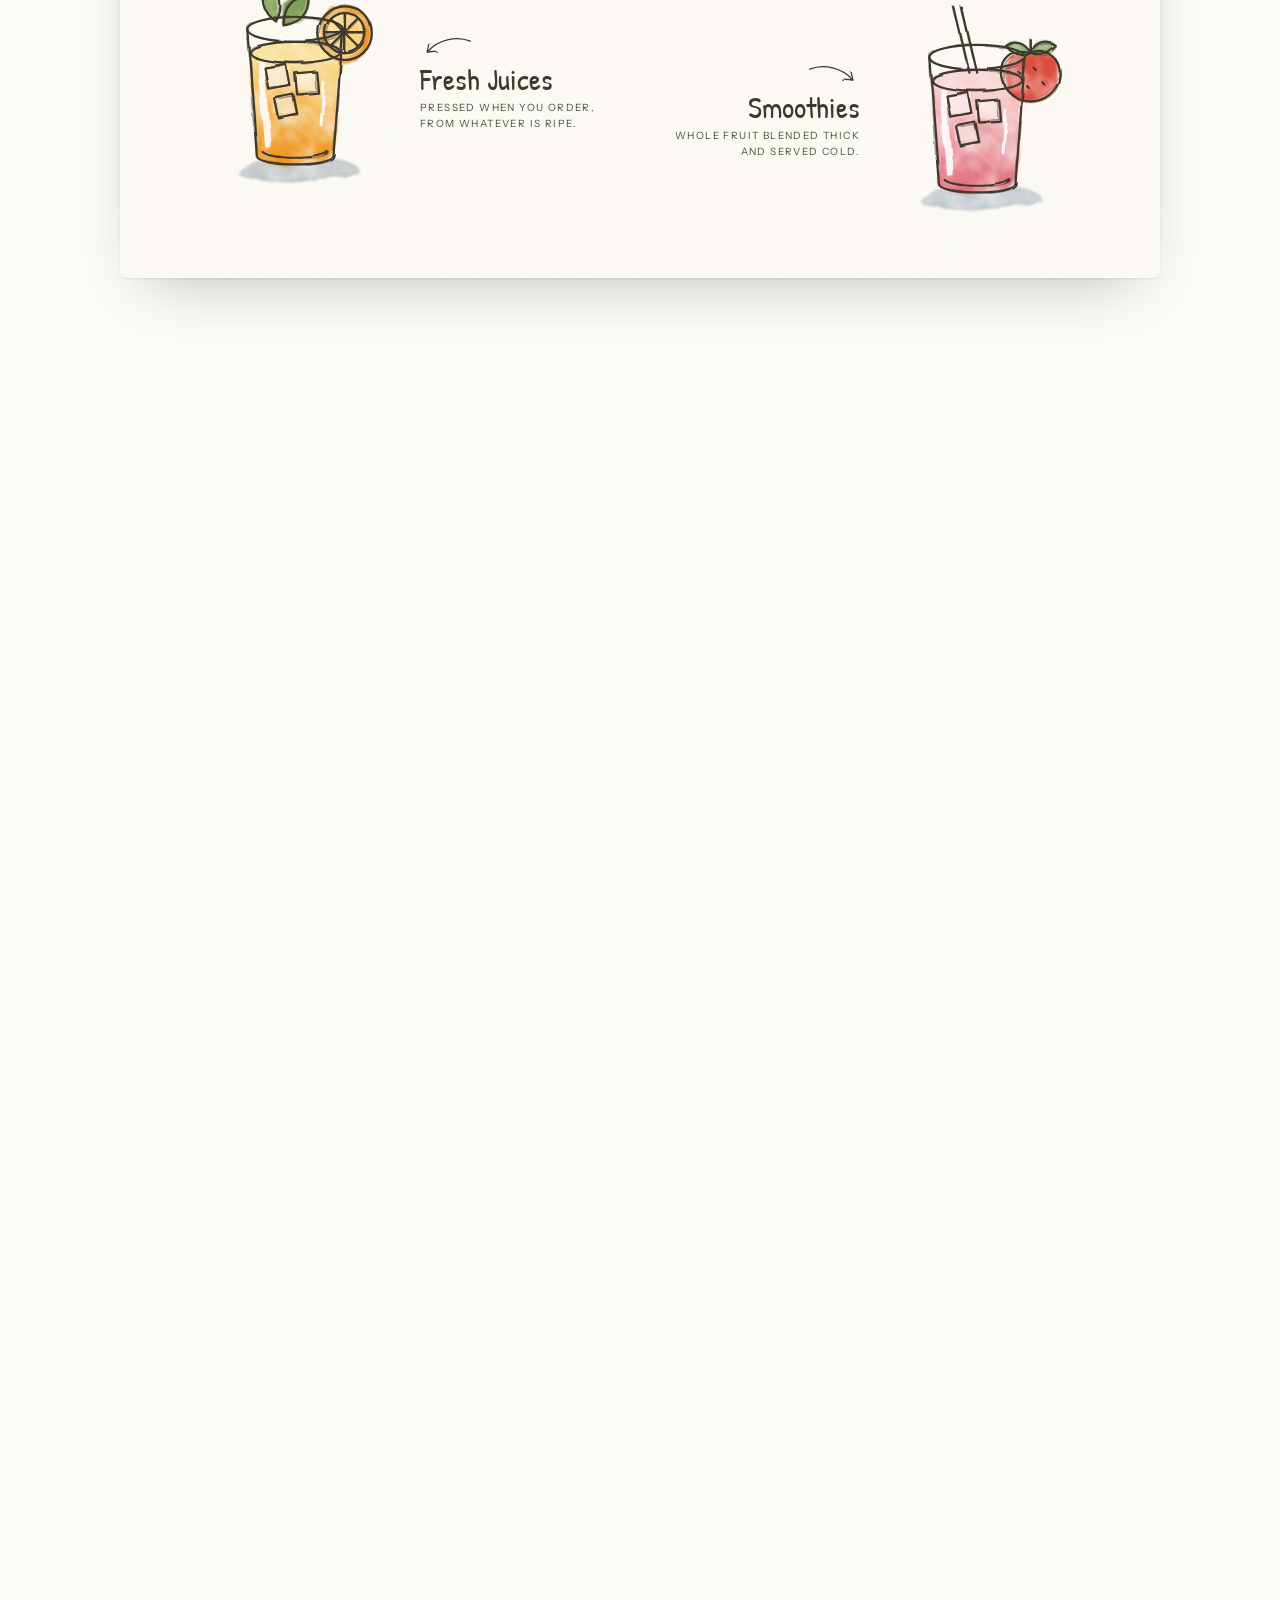
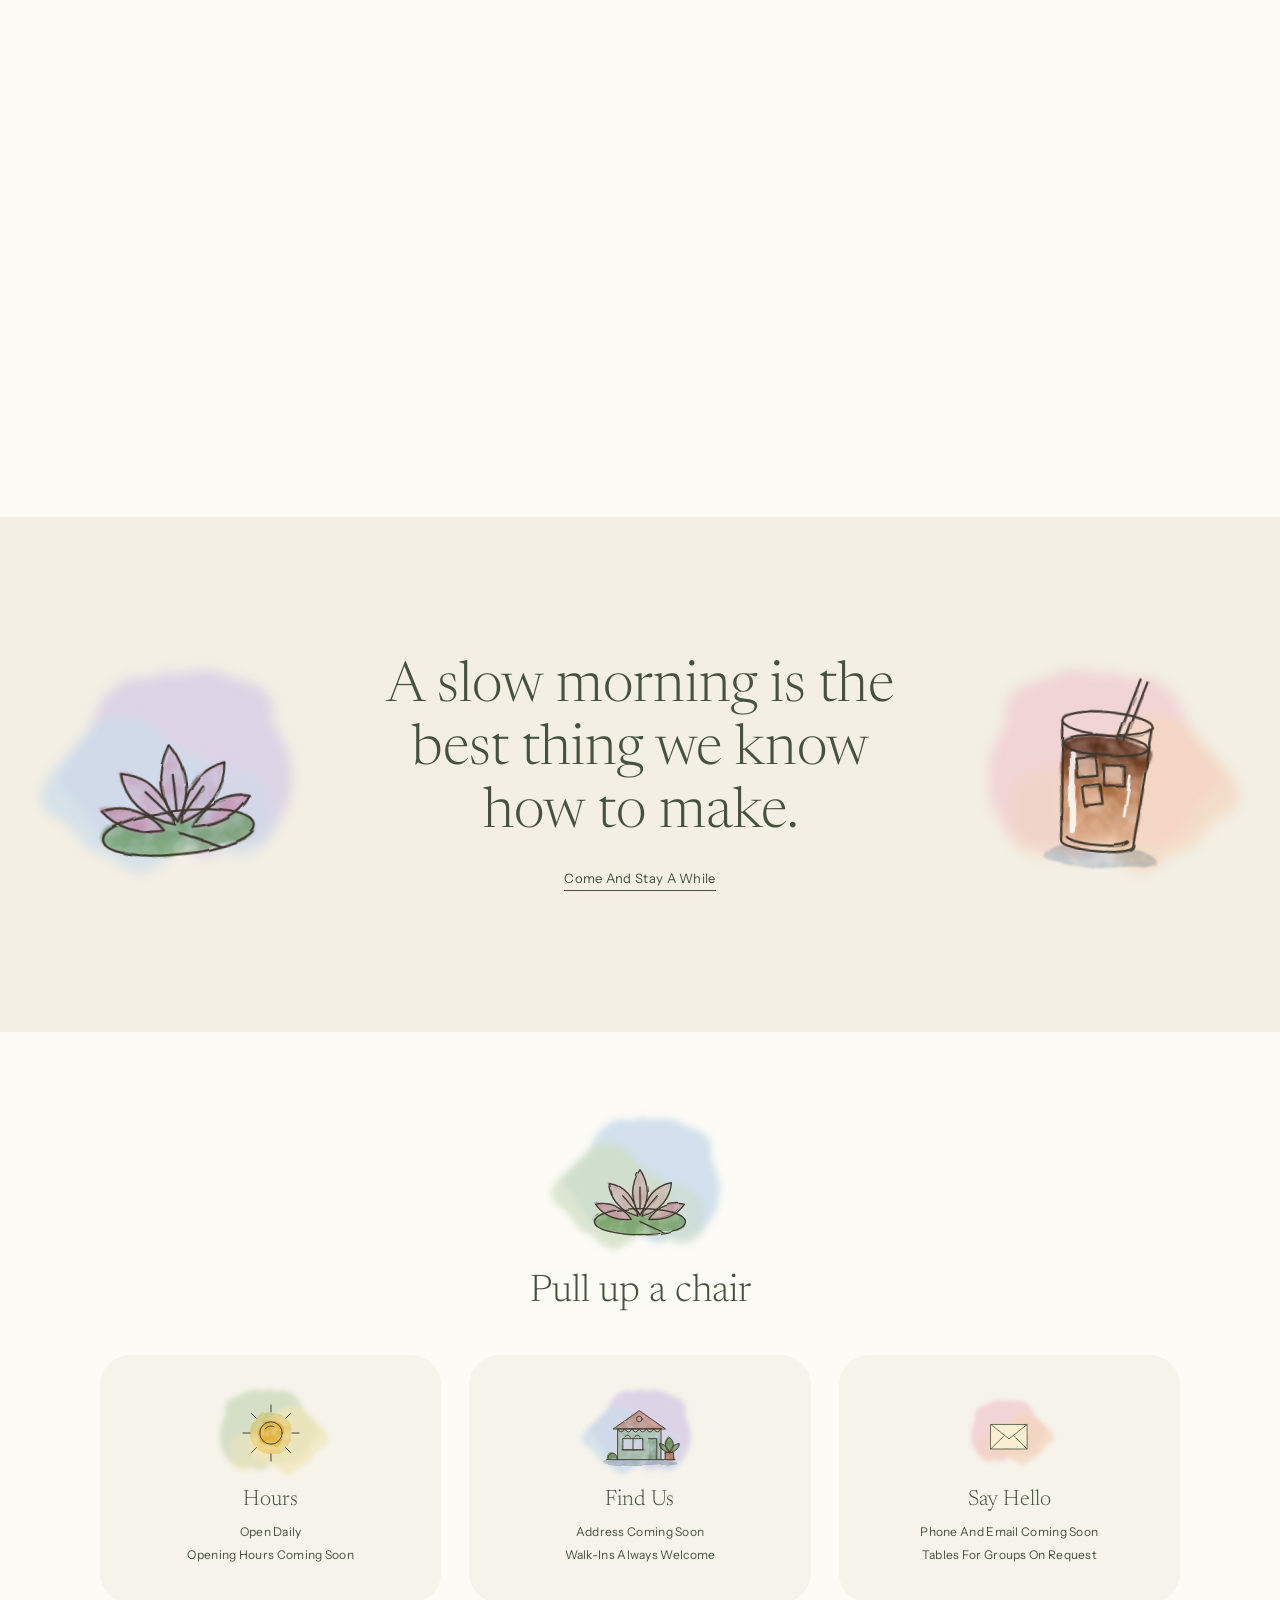
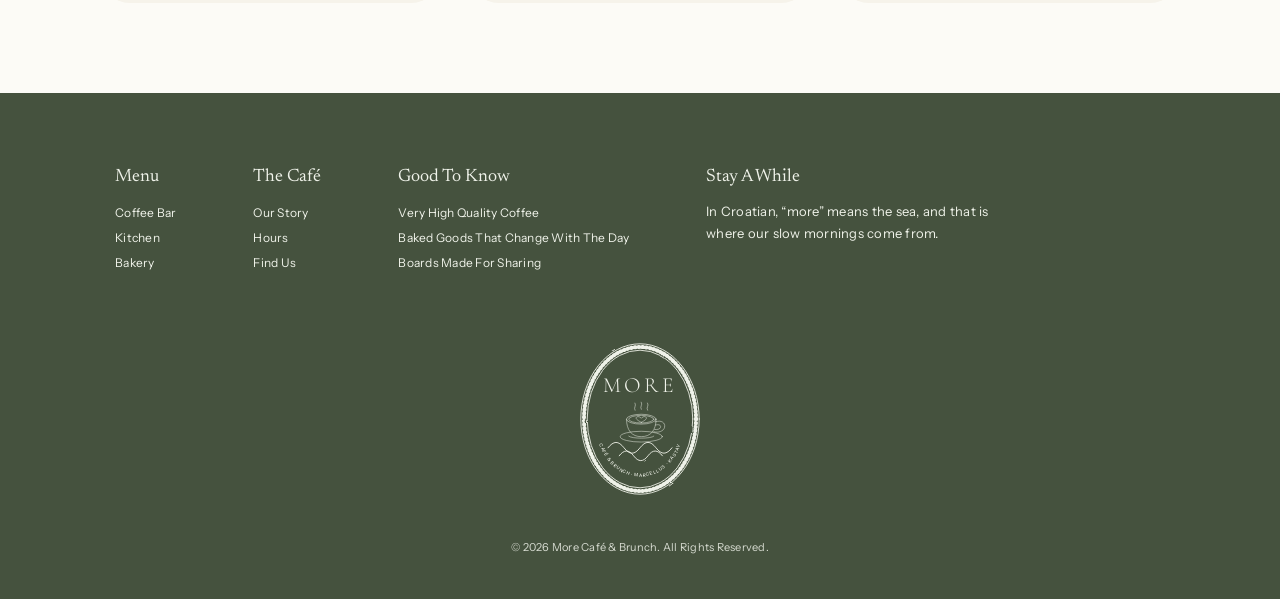
==== commit 3aaba2c8: "Everything is a drawing: illustrated cafe hero, drawn coffees, redrawn food Co-Authored-By: Claude O" ====
--- a/index.html
+++ b/index.html
@@ -8,7 +8,7 @@
 <link rel="preconnect" href="https://fonts.googleapis.com">
 <link rel="preconnect" href="https://fonts.gstatic.com" crossorigin>
 <link href="https://fonts.googleapis.com/css2?family=Cormorant+Garamond:wght@300;400&family=Newsreader:opsz,wght@6..72,300;6..72,400&family=Instrument+Sans:wght@400;500&family=Patrick+Hand&display=swap" rel="stylesheet">
-<link rel="stylesheet" href="styles.css?v=11">
+<link rel="stylesheet" href="styles.css?v=13">
 </head>
 <body>
 
@@ -31,45 +31,43 @@
 
 <main id="top">
 
-  <section class="hero">
-    <img src="https://images.unsplash.com/photo-1600093463592-8e36ae95ef56?w=2000&q=80&auto=format&fit=crop" alt="A sunlit café with wooden tables and hanging plants">
+  <section class="hero hero-art">
     <div class="hero-text">
+      <p class="label">Marcellus, Michigan &amp; Kastav, Croatia</p>
       <h1>Stay For One More.</h1>
       <p>Very good coffee, something freshly baked, and a table that is yours for as long as you like.</p>
-      <a class="pill pill-light" href="#coffee">See The Menu</a>
+      <a class="pill" href="#coffee">See The Menu</a>
     </div>
+    <div class="hero-pic" data-art="cafe" data-wash="3"></div>
   </section>
 
-  <section class="row" id="coffee">
-    <div class="label-art"><span data-art="beans"></span><h2 class="label">From The Coffee Bar</h2><span data-art="moka"></span></div>
-    <div class="scroller" data-row="coffee"></div>
-    <div class="progress"><span></span></div>
+  <section class="sheet-wrap">
+    <div class="sheet">
+      <span class="clip"></span>
+      <p class="sheet-over">More Café &amp; Brunch</p>
+      <h2 class="hand">Menu</h2>
+      <span class="sheet-doodle sheet-doodle-a" data-art="beans"></span>
+      <span class="sheet-doodle sheet-doodle-b" data-art="moka"></span>
+      <div class="sheet-group" id="coffee" data-sheet="coffee" data-title="From The Coffee Bar"></div>
+      <div class="sheet-group" id="kitchen" data-sheet="kitchen" data-title="From The Kitchen"></div>
+      <div class="sheet-group" id="bakery" data-sheet="bakery" data-title="From The Bakery"></div>
+      <div class="sheet-group" data-sheet="fresh" data-title="Cold And Fresh"></div>
+    </div>
   </section>
 
   <section class="two-up">
     <article>
-      <a class="tile" href="#coffee"><img loading="lazy" src="https://images.unsplash.com/photo-1670404161009-29548c027d06?w=1400&q=80&auto=format&fit=crop" alt="A hand holding a cup of coffee with latte art"></a>
+      <a class="tile tile-art" href="#coffee"><span data-art="cappuccino" data-wash="2"></span></a>
       <h2>Coffee,<br>Made Slowly</h2>
       <p>Pulled by hand and poured with care,<br>one cup at a time.</p>
       <a class="pill" href="#coffee">Visit The Coffee Bar</a>
     </article>
     <article>
-      <a class="tile" href="#visit"><img loading="lazy" src="https://images.unsplash.com/photo-1771276046005-9de355046e70?w=1400&q=80&auto=format&fit=crop" alt="An outdoor terrace with umbrellas and lush greenery"></a>
+      <a class="tile tile-art" href="#visit"><span data-art="garden" data-wash="0"></span></a>
       <h2>The Garden<br>Table</h2>
       <p>When the sun is out, the best seats<br>in the house are outside it.</p>
       <a class="pill" href="#visit">Plan Your Visit</a>
     </article>
-  </section>
-
-  <section class="sheet-wrap" id="kitchen">
-    <div class="sheet">
-      <span class="clip"></span>
-      <p class="sheet-over">More Café &amp; Brunch</p>
-      <h2 class="hand">Menu</h2>
-      <div class="sheet-group" data-sheet="kitchen" data-title="From The Kitchen"></div>
-      <div class="sheet-group" id="bakery" data-sheet="bakery" data-title="From The Bakery"></div>
-      <div class="sheet-group" data-sheet="fresh" data-title="Cold And Fresh"></div>
-    </div>
   </section>
 
   <div class="doodle" data-art="waves"></div>
@@ -88,7 +86,7 @@
         <cite>On Food</cite>
       </blockquote>
       <blockquote>
-        <span class="mark" data-art="cup"></span>
+        <span class="mark" data-art="cappuccino"></span>
         <p>&ldquo;A second coffee is never a bad idea, and neither is staying for a third.&rdquo;</p>
         <cite>On Coffee</cite>
       </blockquote>
@@ -96,8 +94,9 @@
     <a class="pill" href="story.html">Read Our Story</a>
   </section>
 
-  <section class="band">
-    <img loading="lazy" src="https://images.unsplash.com/photo-1732472613570-8618d77339dd?w=2000&q=80&auto=format&fit=crop" alt="A quiet corner table beside a bright window">
+  <section class="band band-art">
+    <span class="band-doodle band-doodle-a" data-art="lily" data-wash="1"></span>
+    <span class="band-doodle band-doodle-b" data-art="icedlatte" data-wash="2"></span>
     <div class="band-text">
       <h2>A slow morning is the best thing we know how to make.</h2>
       <a href="#visit">Come And Stay A While</a>
@@ -157,8 +156,8 @@
   <p class="copyright">&copy; 2026 <span data-name>More</span> <span data-kind>Café &amp; Brunch</span>. All Rights Reserved.</p>
 </footer>
 
-<script src="menu.js?v=11"></script>
-<script src="art.js?v=11"></script>
-<script src="script.js?v=11"></script>
+<script src="menu.js?v=13"></script>
+<script src="art.js?v=13"></script>
+<script src="script.js?v=13"></script>
 </body>
 </html>
--- a/styles.css
+++ b/styles.css
@@ -446,3 +446,52 @@
 .ink-classic .paint { mix-blend-mode: normal; opacity: 0.9; }
 .mark:has(.ink-classic) { width: 64px; height: 64px; margin-top: 10px; margin-bottom: 24px; }
 .crest-small { font-size: 5.6px; letter-spacing: 0.9px; }
+
+/* Everything is a drawing */
+.hl { stroke: #fff; fill: none; opacity: 0.85; }
+.sign-text { font: 400 17px 'Cormorant Garamond', serif; letter-spacing: 3px; fill: var(--sketch); stroke: none; text-anchor: middle; }
+.hero-art {
+  display: grid;
+  grid-template-columns: 0.8fr 1.2fr;
+  align-items: center;
+  gap: var(--gutter);
+  height: auto;
+  min-height: 0;
+  padding: clamp(16px, 3vw, 40px) clamp(16px, 4.4vw, 56px) clamp(32px, 5vw, 64px);
+}
+.hero-art::after { display: none; }
+.hero-art .hero-text { position: static; max-width: 440px; color: var(--ink); }
+.hero-art .label { margin-bottom: 18px; font-size: 11px; letter-spacing: 1.6px; text-align: left; }
+.hero-art h1 { font-weight: 300; font-size: clamp(44px, 5.6vw, 76px); line-height: 1.02; }
+.hero-art .hero-text p:not(.label) { margin: 18px 0 26px; font: 300 clamp(17px, 1.5vw, 20px)/1.5 var(--serif); }
+.hero-pic { position: relative; }
+.hero-pic .ink { position: relative; height: auto; }
+.hero-pic .wash { inset: -4% -6%; width: 112%; height: 108%; }
+.tile-art { position: relative; display: flex; align-items: center; justify-content: center; background: #f6f3ea; }
+.tile-art span { position: relative; width: 62%; aspect-ratio: 1; }
+.tile-art .ink { position: relative; transition: transform 1.6s ease; }
+.tile-art:hover .ink { transform: rotate(-3deg) scale(1.04); }
+.tile-art .wash { inset: -30%; width: 160%; height: 160%; }
+.band-art { height: auto; padding: clamp(80px, 11vw, 160px) var(--gutter); background: #f3efe4; overflow: hidden; }
+.band-art::after { display: none; }
+.band-art .band-text { position: relative; inset: auto; color: var(--ink); }
+.band-doodle { position: absolute; width: clamp(110px, 17vw, 230px); aspect-ratio: 1; top: 50%; margin-top: clamp(-115px, -8.5vw, -55px); }
+.band-doodle .ink { position: relative; }
+.band-doodle .wash { inset: -35%; width: 170%; height: 170%; }
+.band-doodle-a { left: 5%; transform: rotate(-6deg); }
+.band-doodle-b { right: 5%; transform: rotate(5deg); }
+.sheet-doodle { position: absolute; top: clamp(40px, 5vw, 64px); width: clamp(64px, 8vw, 104px); aspect-ratio: 1; }
+.sheet-doodle-a { right: clamp(110px, 14vw, 200px); transform: rotate(8deg); }
+.sheet-doodle-b { right: clamp(24px, 5vw, 72px); transform: rotate(-4deg); }
+.sheet-pic { flex-basis: clamp(160px, 20vw, 230px); }
+@media (max-width: 820px) {
+  .hero-art { grid-template-columns: 1fr; }
+  .hero-art .hero-text { order: 2; text-align: center; margin: 0 auto; }
+  .hero-art .label { text-align: center; }
+  .band-doodle { position: relative; display: inline-block; top: auto; left: auto; right: auto; margin: 0 8px 16px; width: 110px; }
+  .band-art { text-align: center; }
+  .sheet-doodle { width: 54px; top: 34px; }
+  .sheet-doodle-a { right: 84px; }
+  .sheet-doodle-b { right: 22px; }
+  .sheet-pic { flex-basis: 128px; }
+}
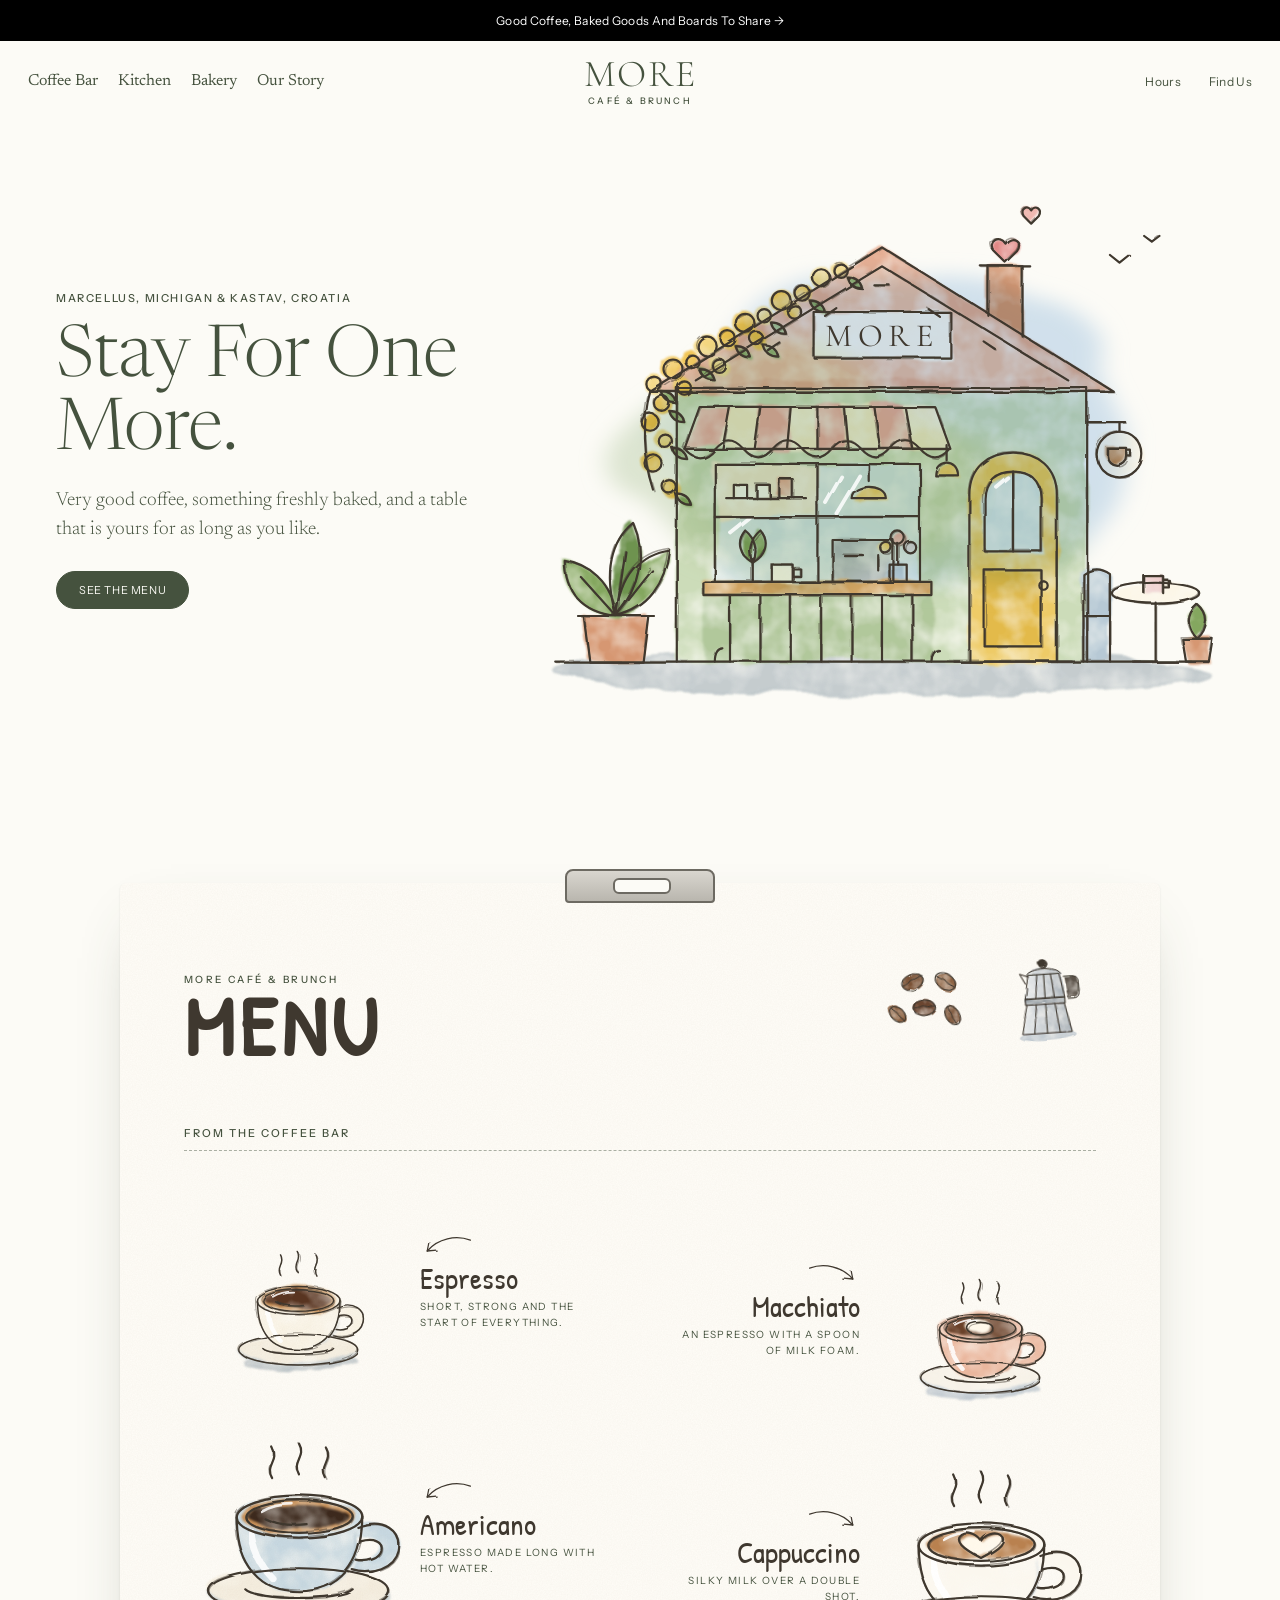
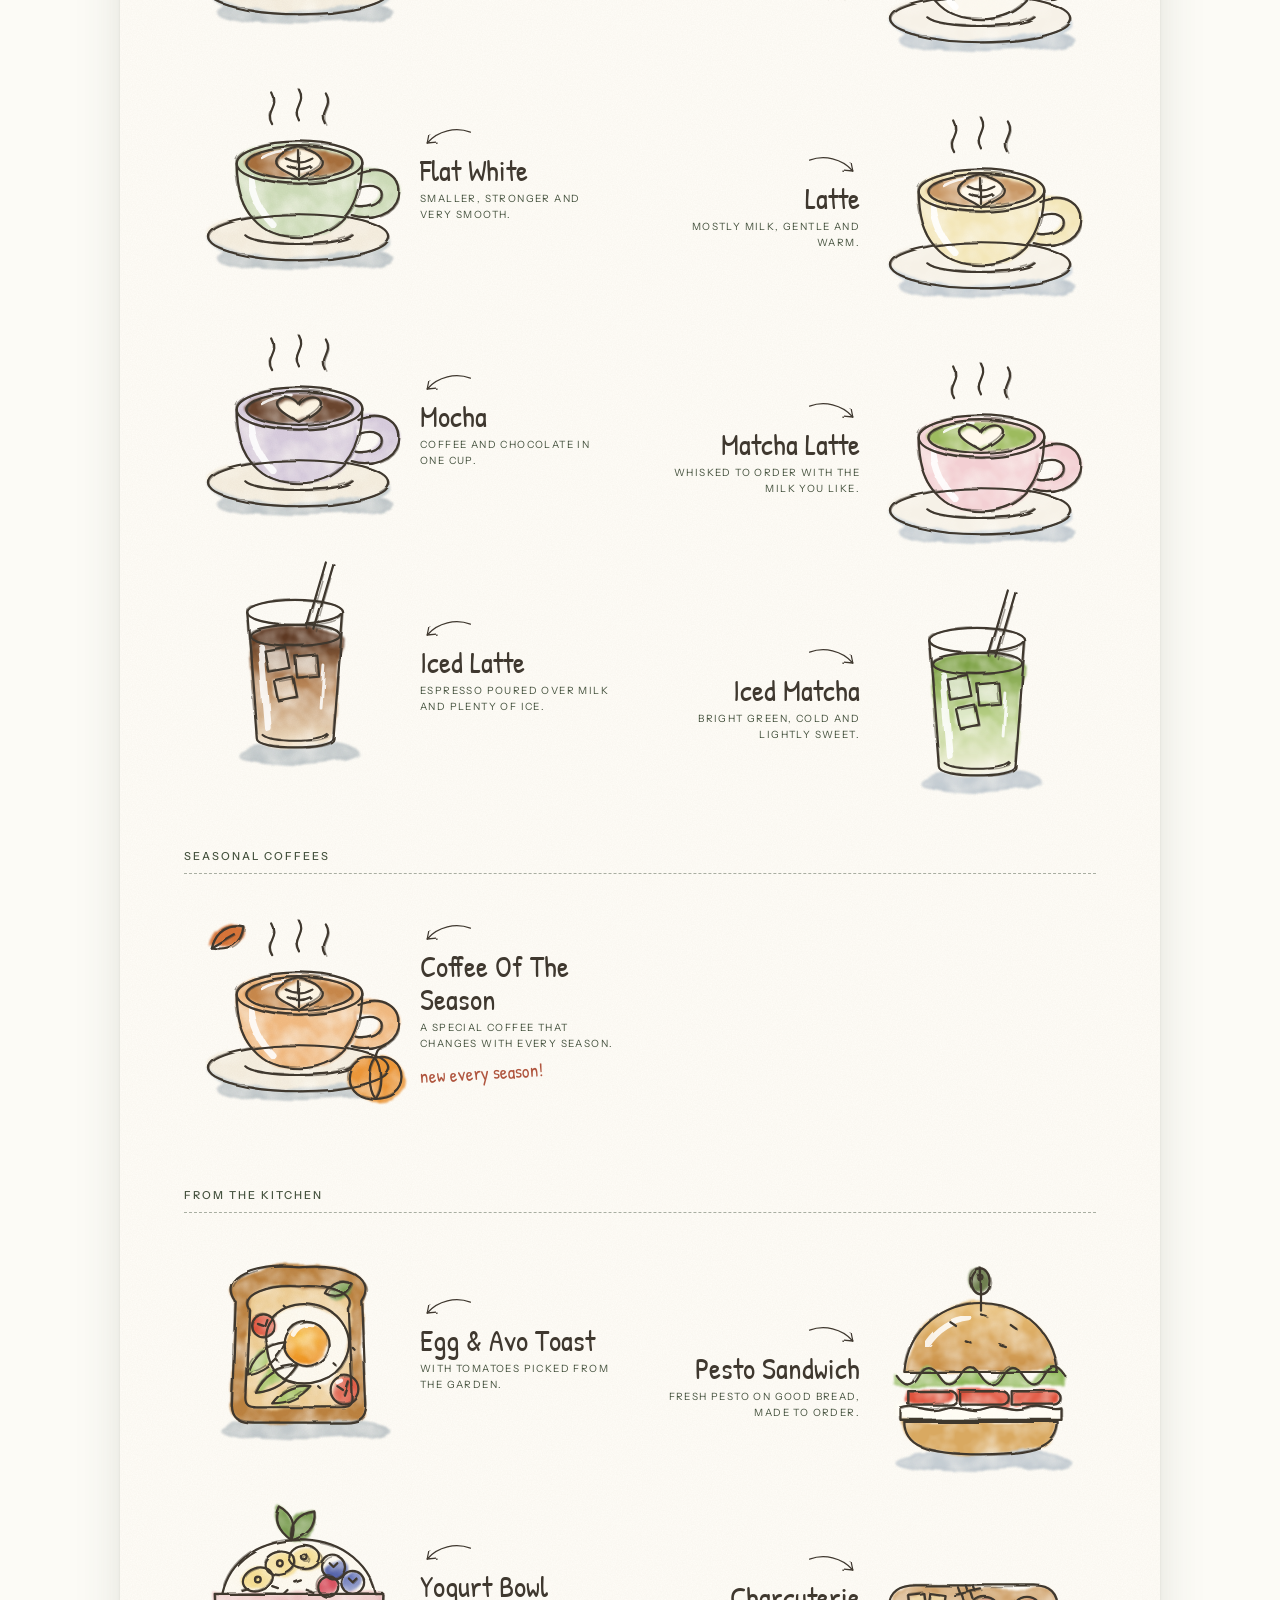
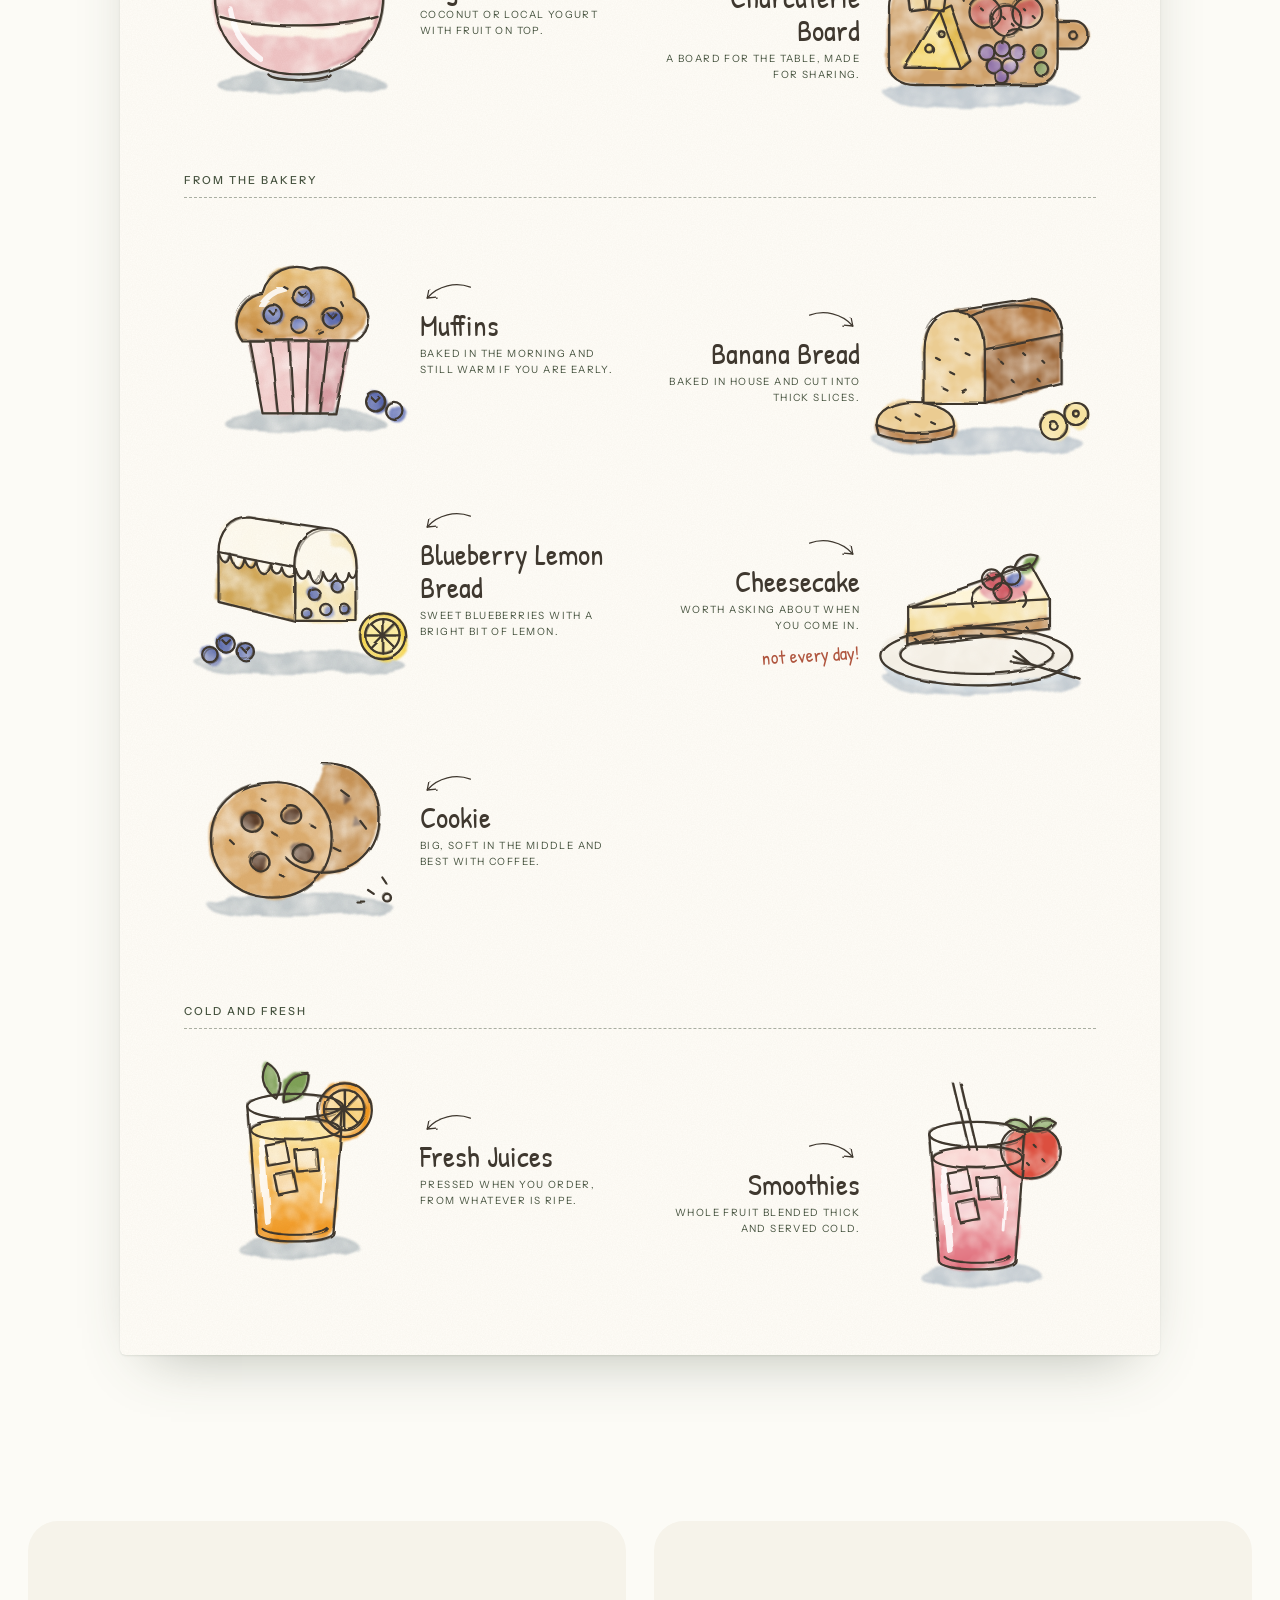
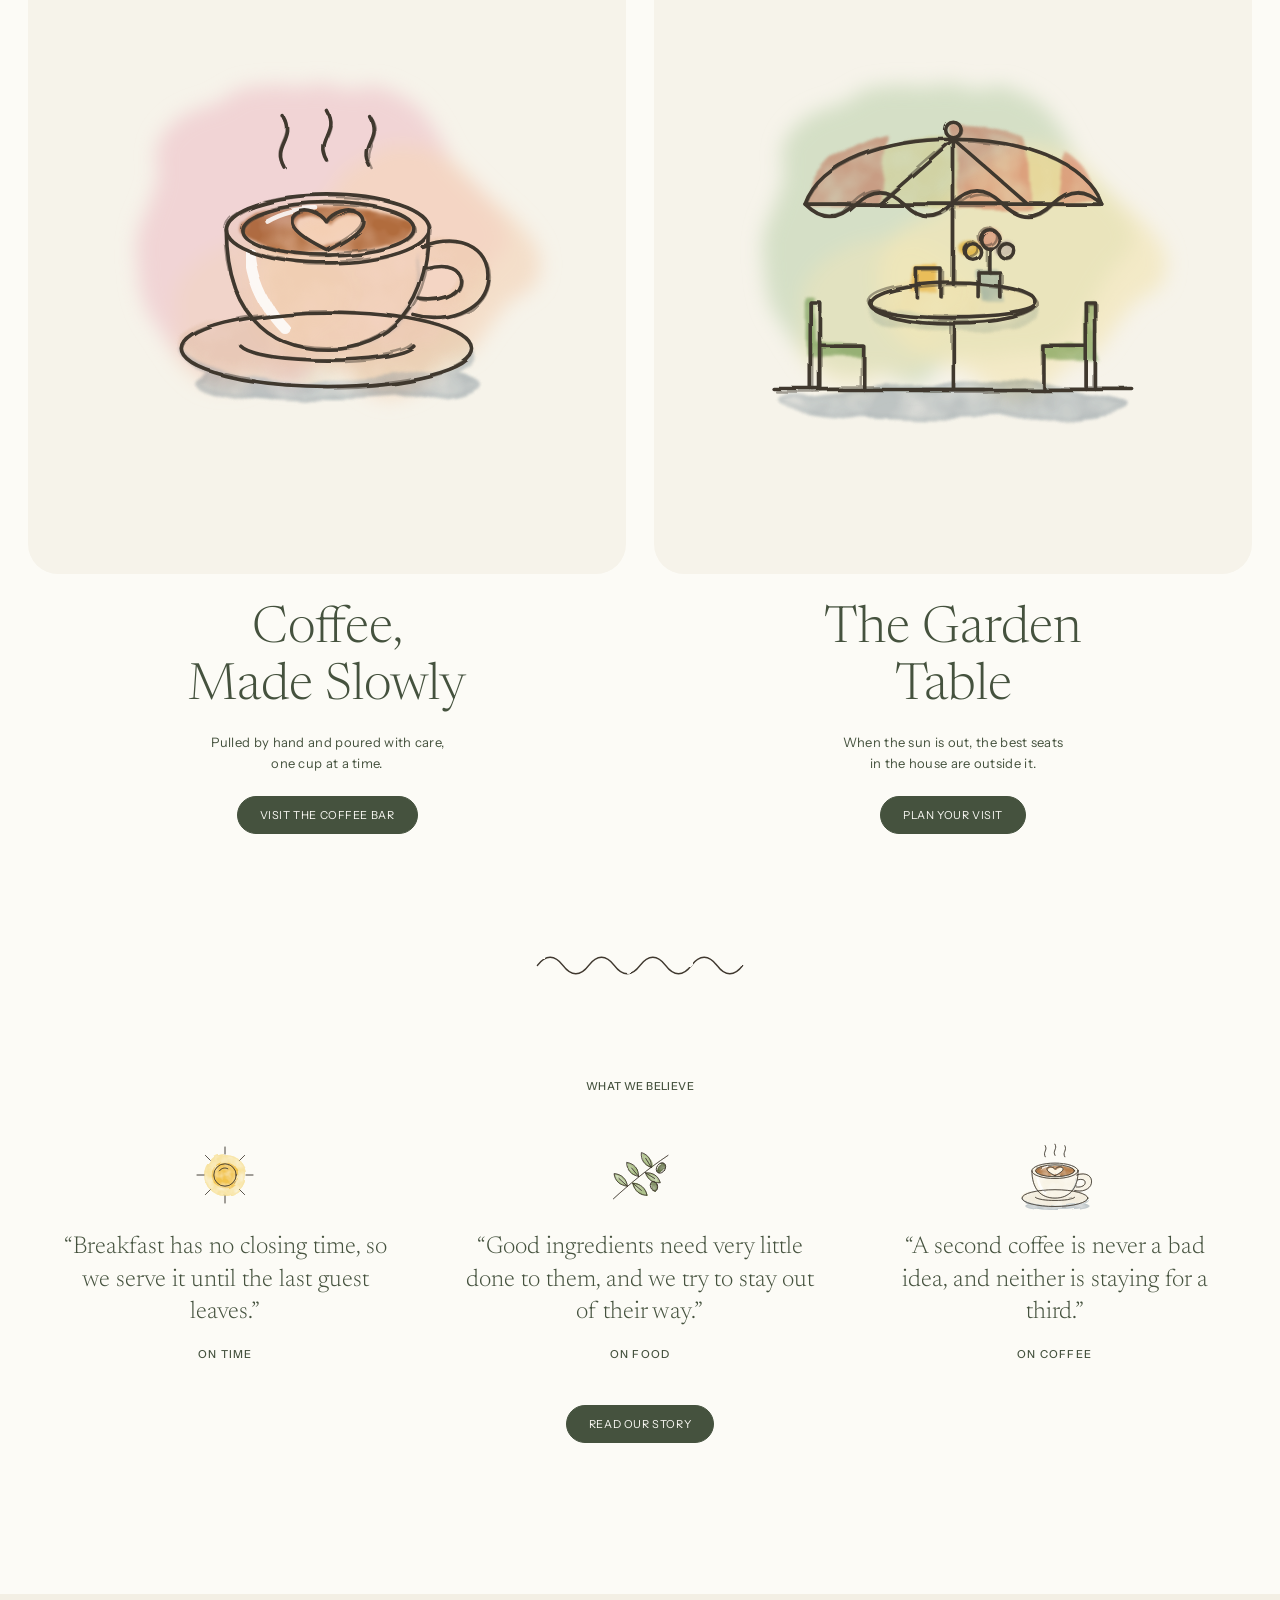
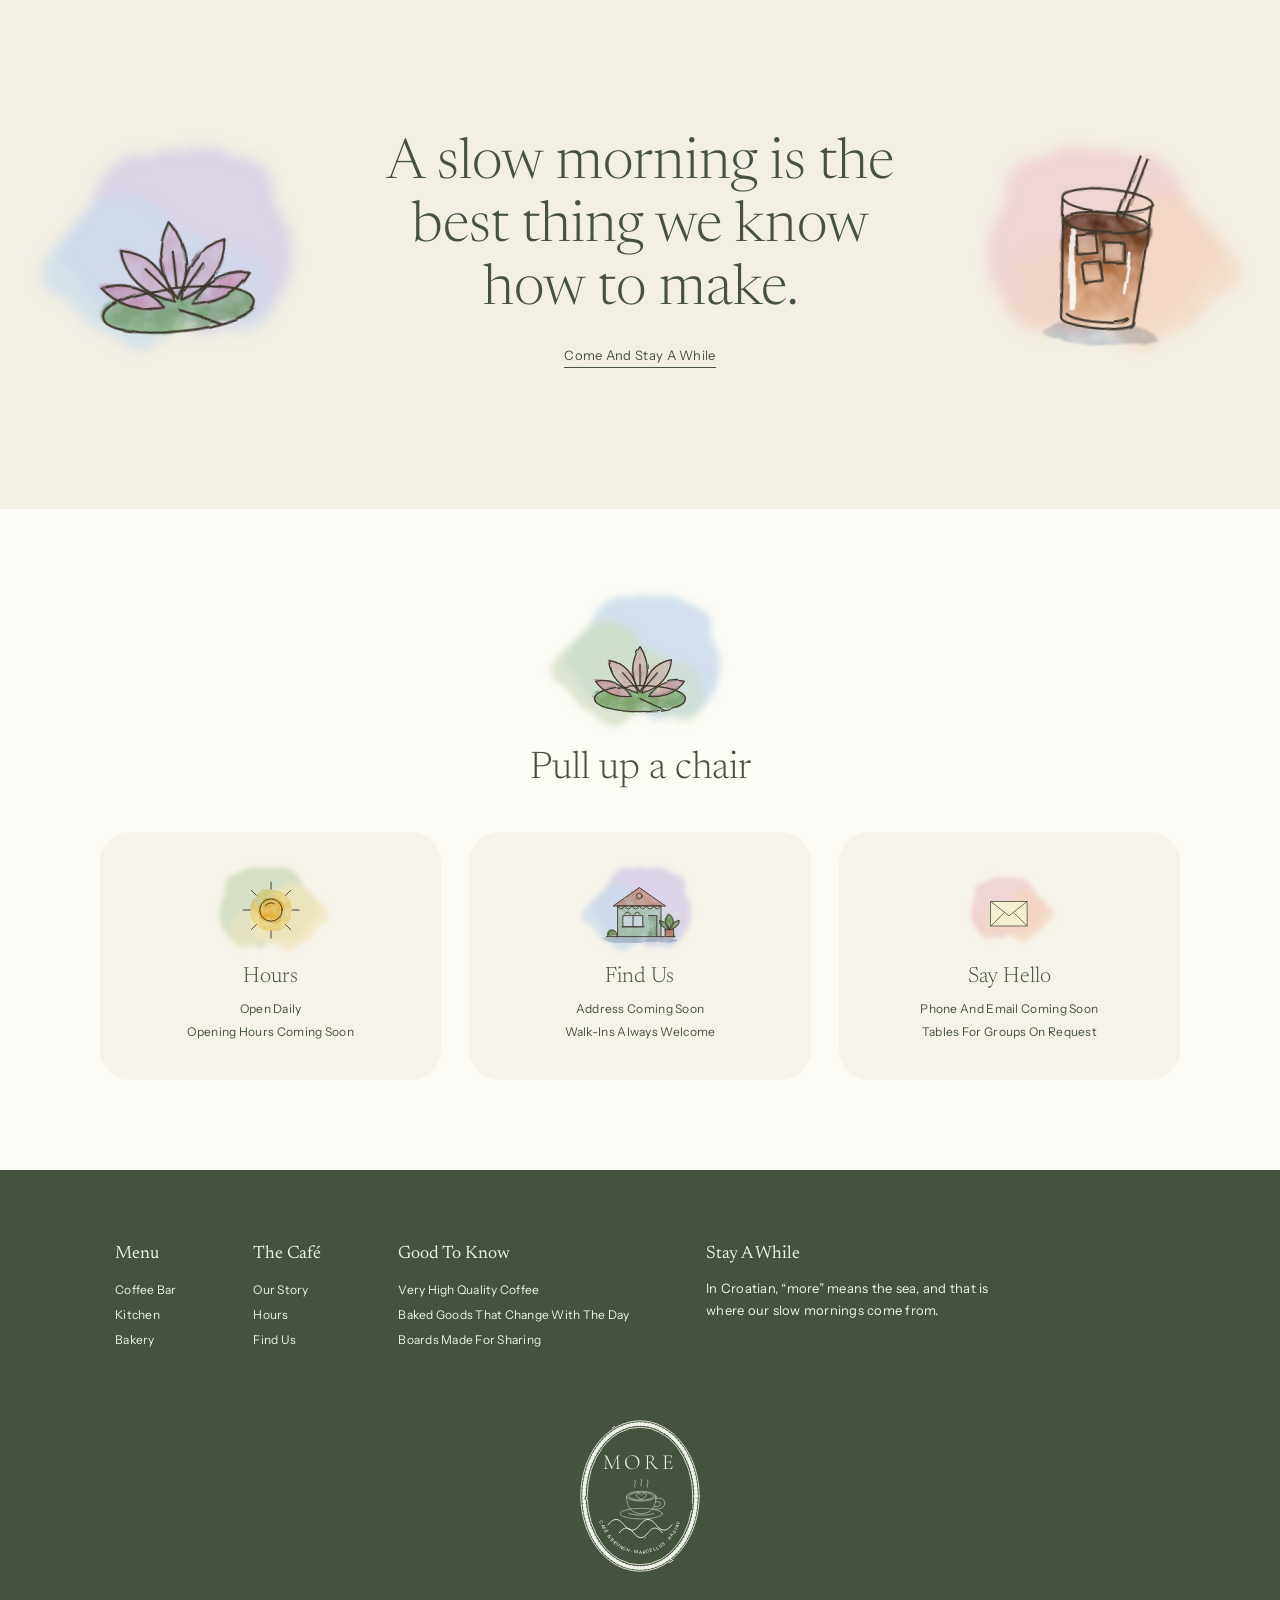
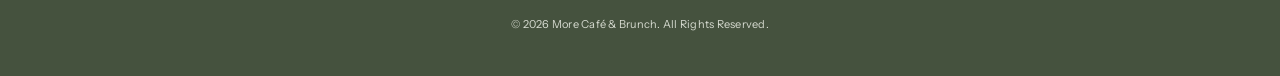
==== commit 34a2324e: "Add espresso and more coffees, a seasonal coffee, and muffins Co-Authored-By: Claude Opus 5.5 <norep" ====
--- a/index.html
+++ b/index.html
@@ -8,7 +8,7 @@
 <link rel="preconnect" href="https://fonts.googleapis.com">
 <link rel="preconnect" href="https://fonts.gstatic.com" crossorigin>
 <link href="https://fonts.googleapis.com/css2?family=Cormorant+Garamond:wght@300;400&family=Newsreader:opsz,wght@6..72,300;6..72,400&family=Instrument+Sans:wght@400;500&family=Patrick+Hand&display=swap" rel="stylesheet">
-<link rel="stylesheet" href="styles.css?v=13">
+<link rel="stylesheet" href="styles.css?v=15">
 </head>
 <body>
 
@@ -49,6 +49,7 @@
       <span class="sheet-doodle sheet-doodle-a" data-art="beans"></span>
       <span class="sheet-doodle sheet-doodle-b" data-art="moka"></span>
       <div class="sheet-group" id="coffee" data-sheet="coffee" data-title="From The Coffee Bar"></div>
+      <div class="sheet-group" data-sheet="season" data-title="Seasonal Coffees"></div>
       <div class="sheet-group" id="kitchen" data-sheet="kitchen" data-title="From The Kitchen"></div>
       <div class="sheet-group" id="bakery" data-sheet="bakery" data-title="From The Bakery"></div>
       <div class="sheet-group" data-sheet="fresh" data-title="Cold And Fresh"></div>
@@ -156,8 +157,8 @@
   <p class="copyright">&copy; 2026 <span data-name>More</span> <span data-kind>Café &amp; Brunch</span>. All Rights Reserved.</p>
 </footer>
 
-<script src="menu.js?v=13"></script>
-<script src="art.js?v=13"></script>
-<script src="script.js?v=13"></script>
+<script src="menu.js?v=15"></script>
+<script src="art.js?v=15"></script>
+<script src="script.js?v=15"></script>
 </body>
 </html>
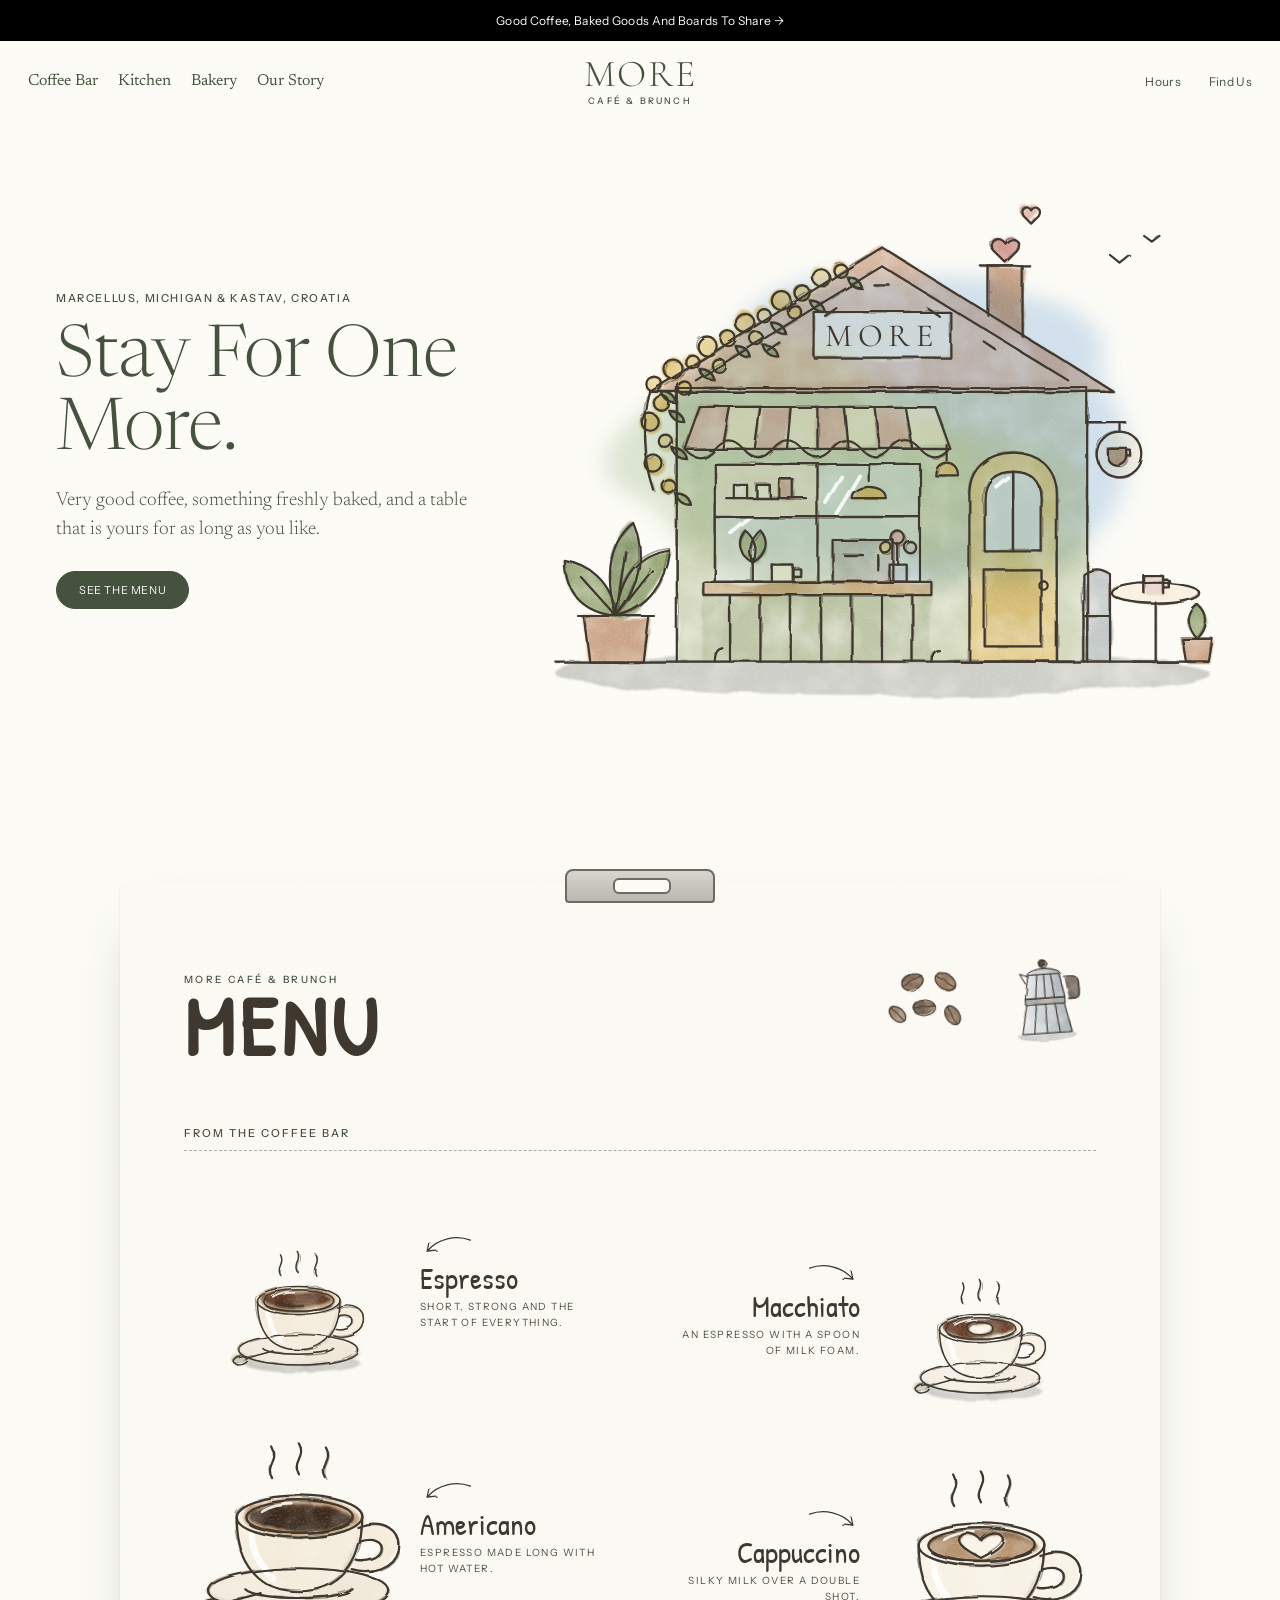
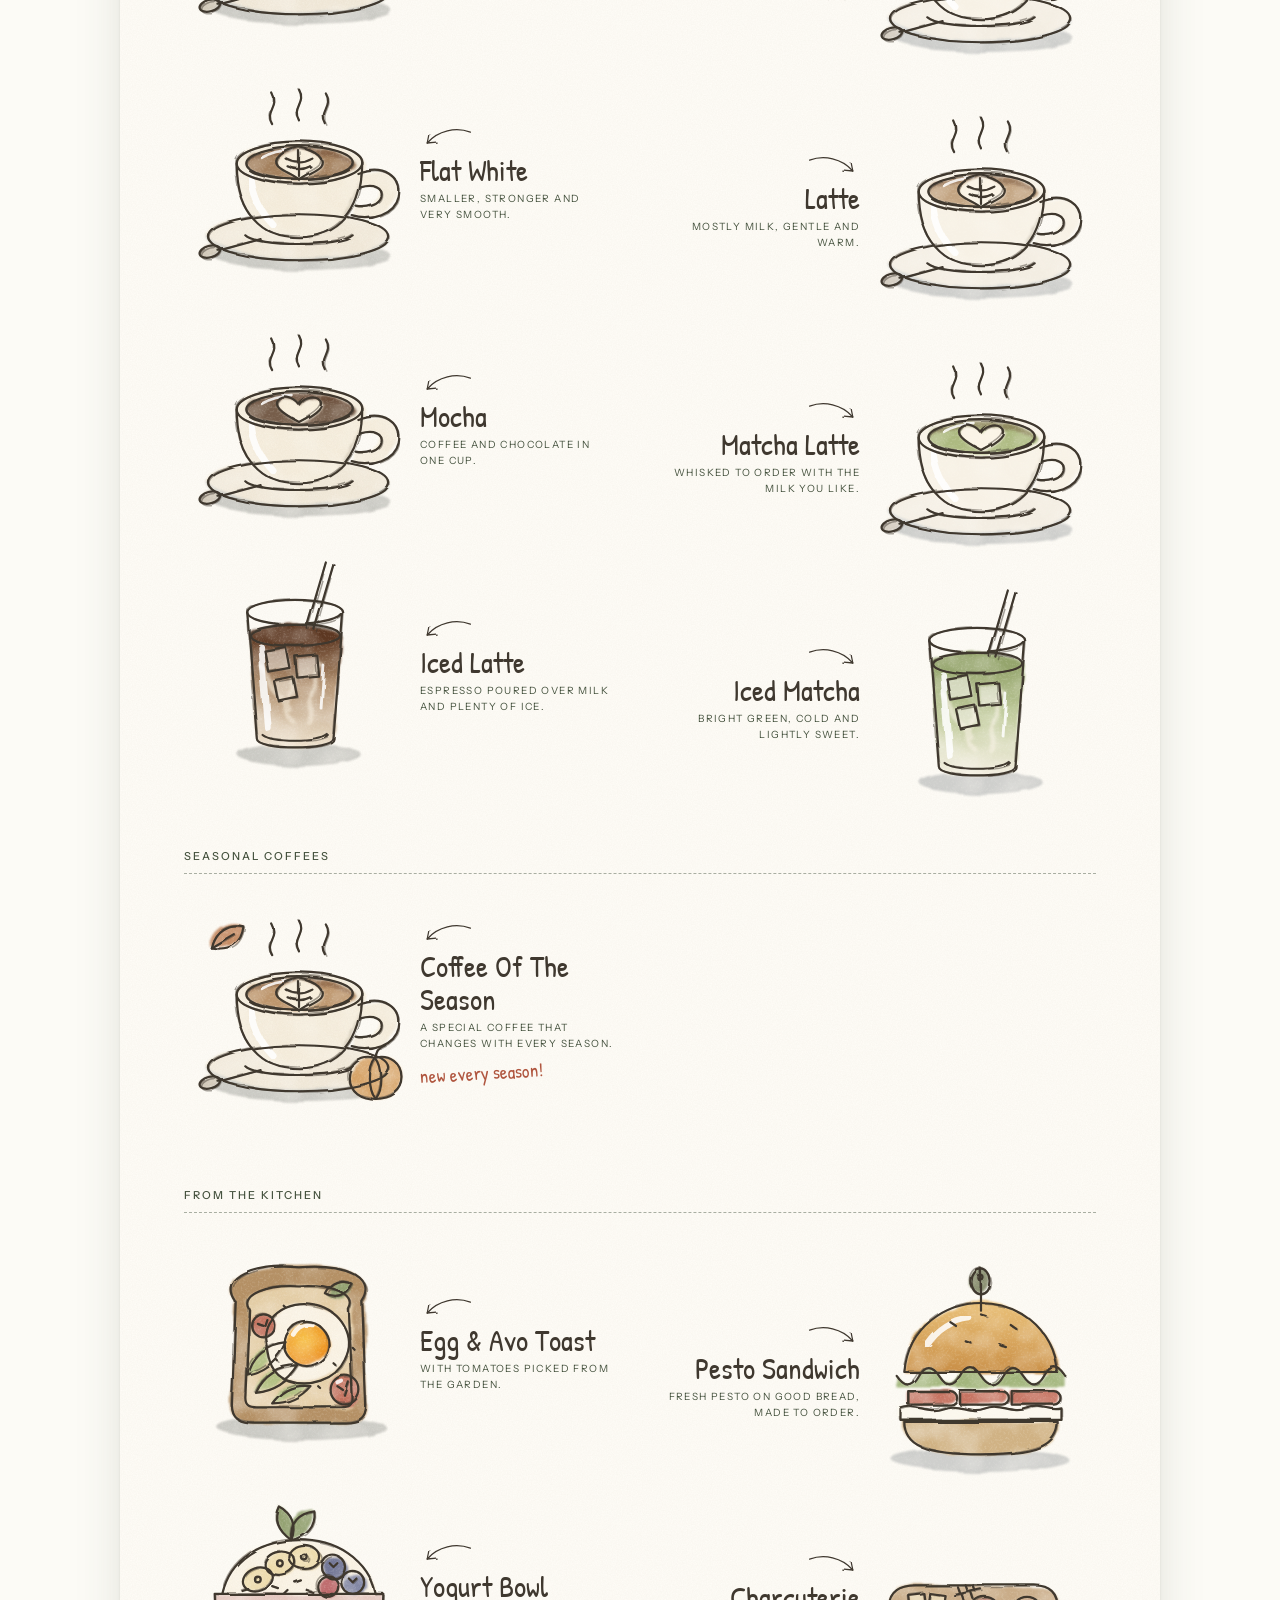
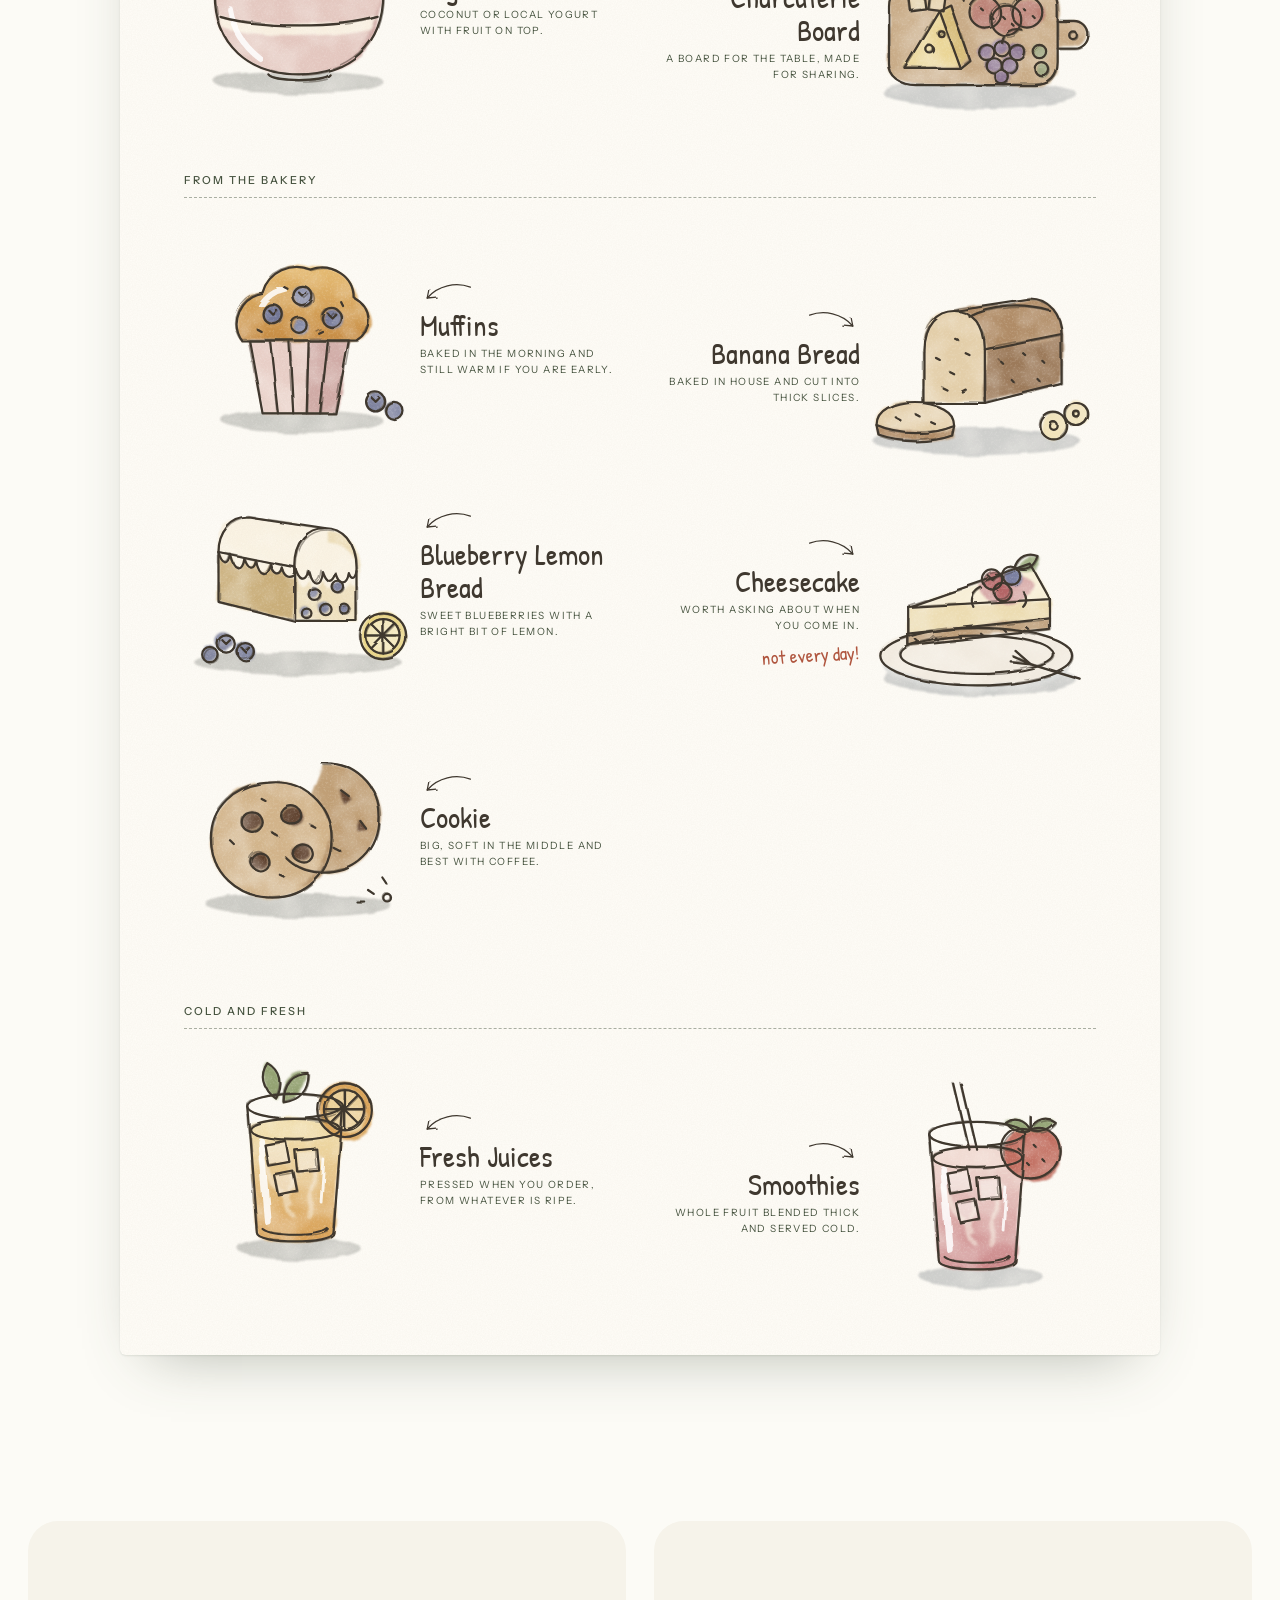
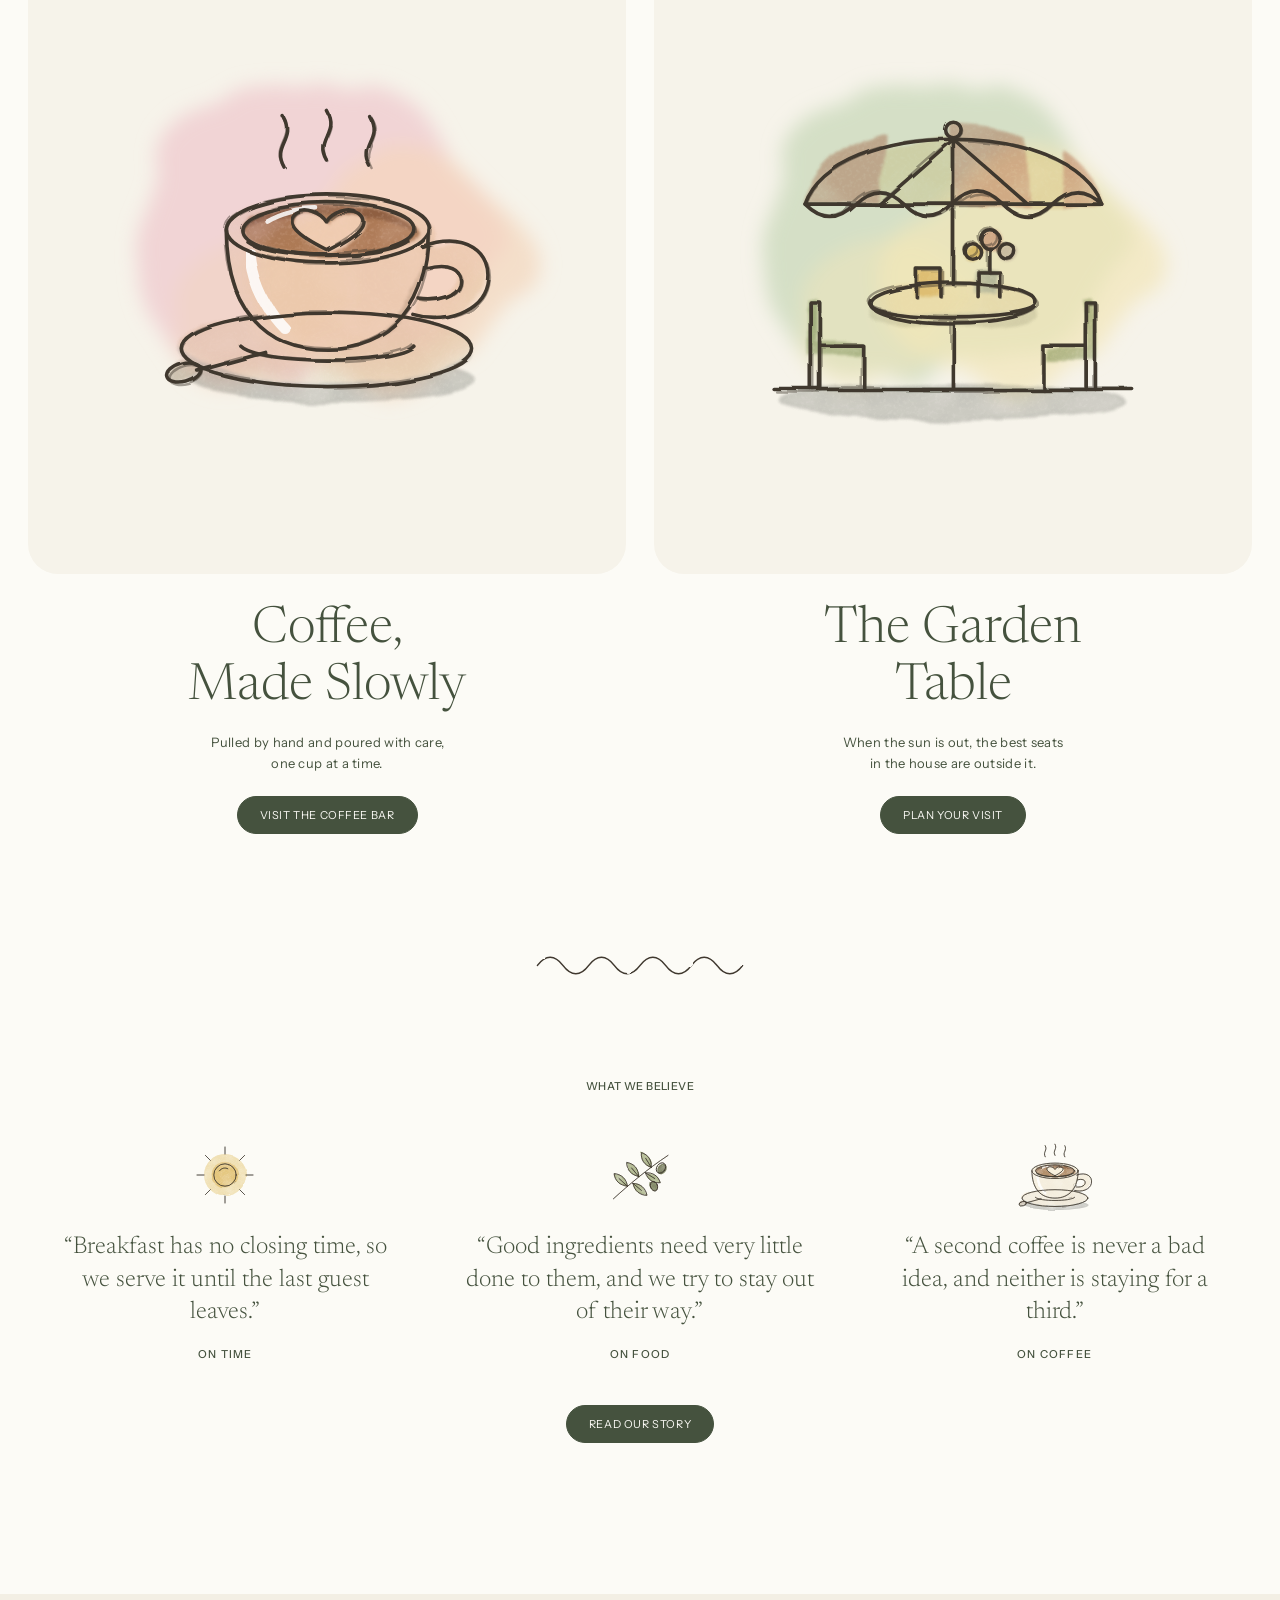
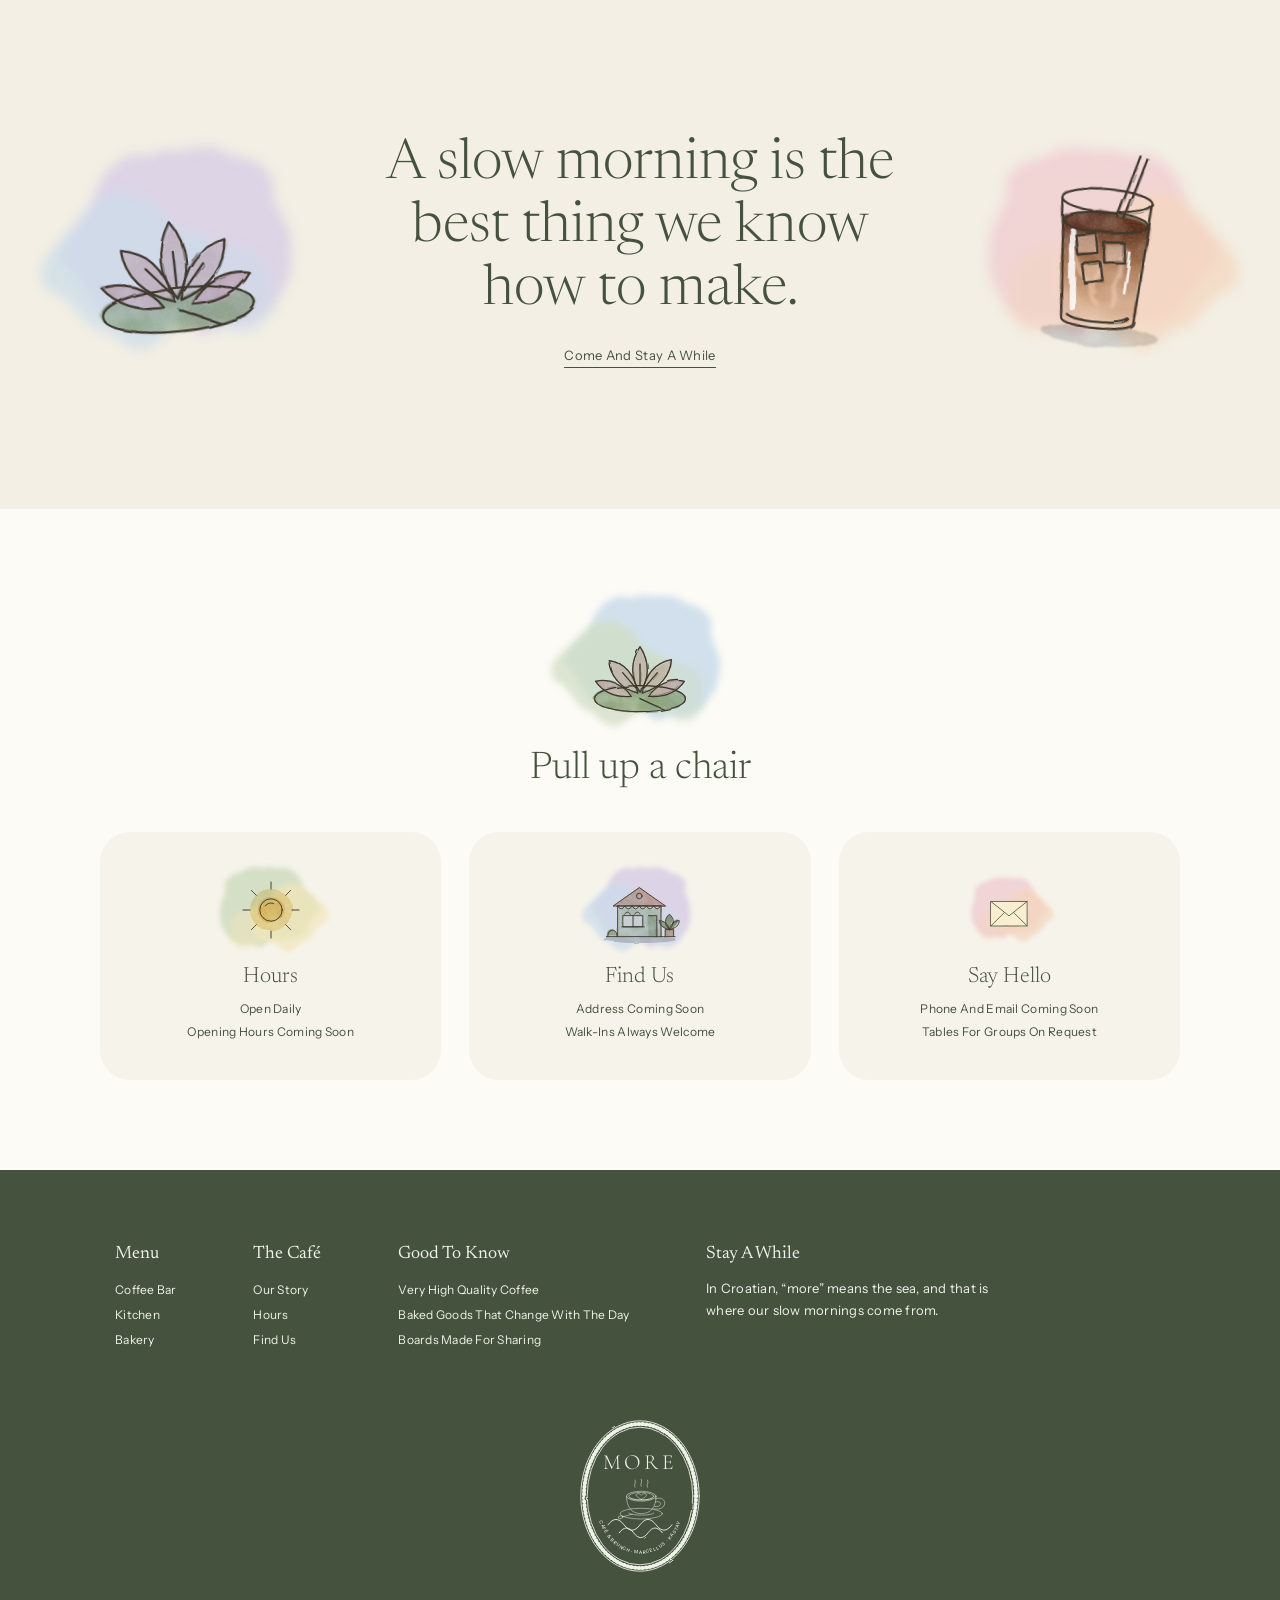
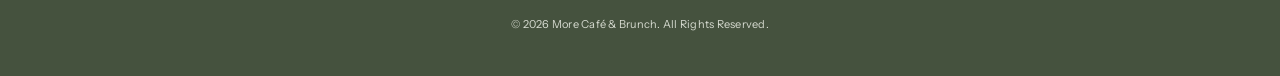
==== commit 840ec5d8: "Drawings: one earthy pastel palette, softer paint, cream cups with spoons Co-Authored-By: Claude Opu" ====
--- a/index.html
+++ b/index.html
@@ -8,7 +8,7 @@
 <link rel="preconnect" href="https://fonts.googleapis.com">
 <link rel="preconnect" href="https://fonts.gstatic.com" crossorigin>
 <link href="https://fonts.googleapis.com/css2?family=Cormorant+Garamond:wght@300;400&family=Newsreader:opsz,wght@6..72,300;6..72,400&family=Instrument+Sans:wght@400;500&family=Patrick+Hand&display=swap" rel="stylesheet">
-<link rel="stylesheet" href="styles.css?v=15">
+<link rel="stylesheet" href="styles.css?v=17">
 </head>
 <body>
 
@@ -157,8 +157,8 @@
   <p class="copyright">&copy; 2026 <span data-name>More</span> <span data-kind>Café &amp; Brunch</span>. All Rights Reserved.</p>
 </footer>
 
-<script src="menu.js?v=15"></script>
-<script src="art.js?v=15"></script>
-<script src="script.js?v=15"></script>
+<script src="menu.js?v=17"></script>
+<script src="art.js?v=17"></script>
+<script src="script.js?v=17"></script>
 </body>
 </html>
